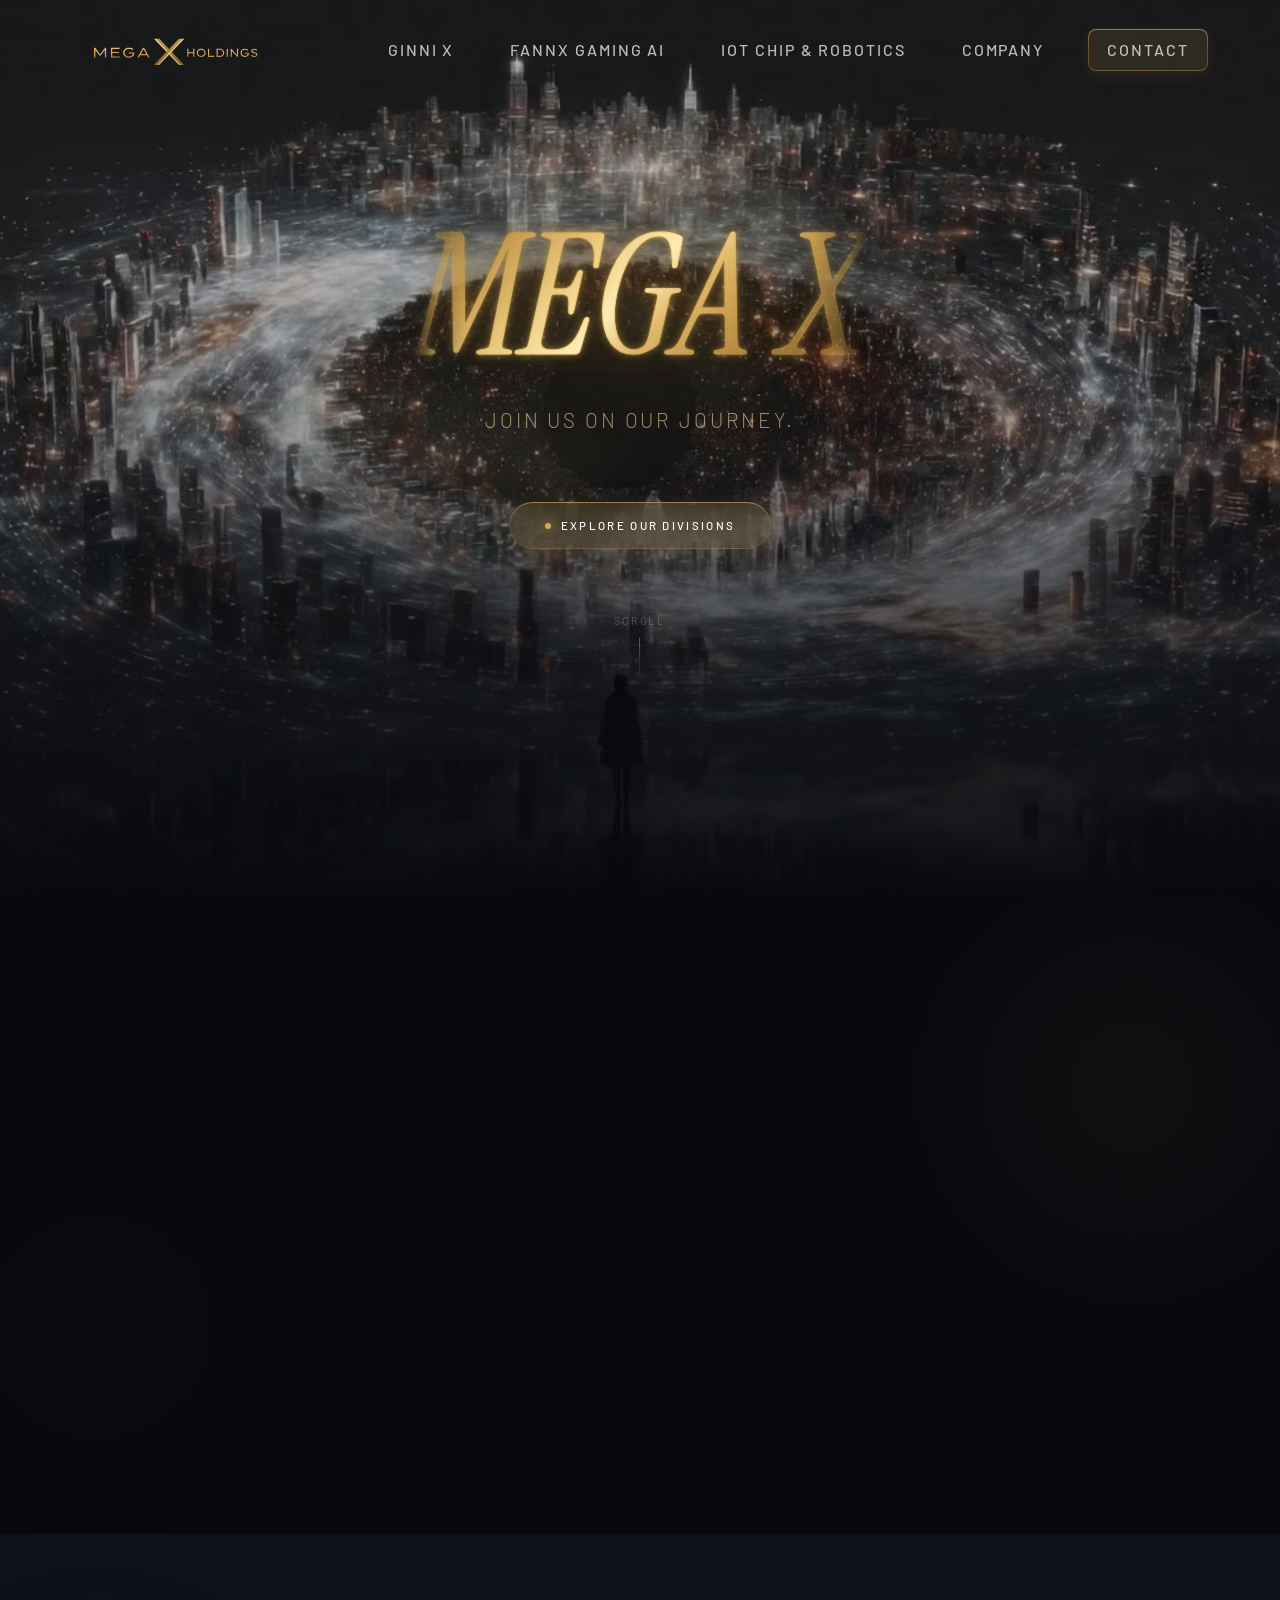
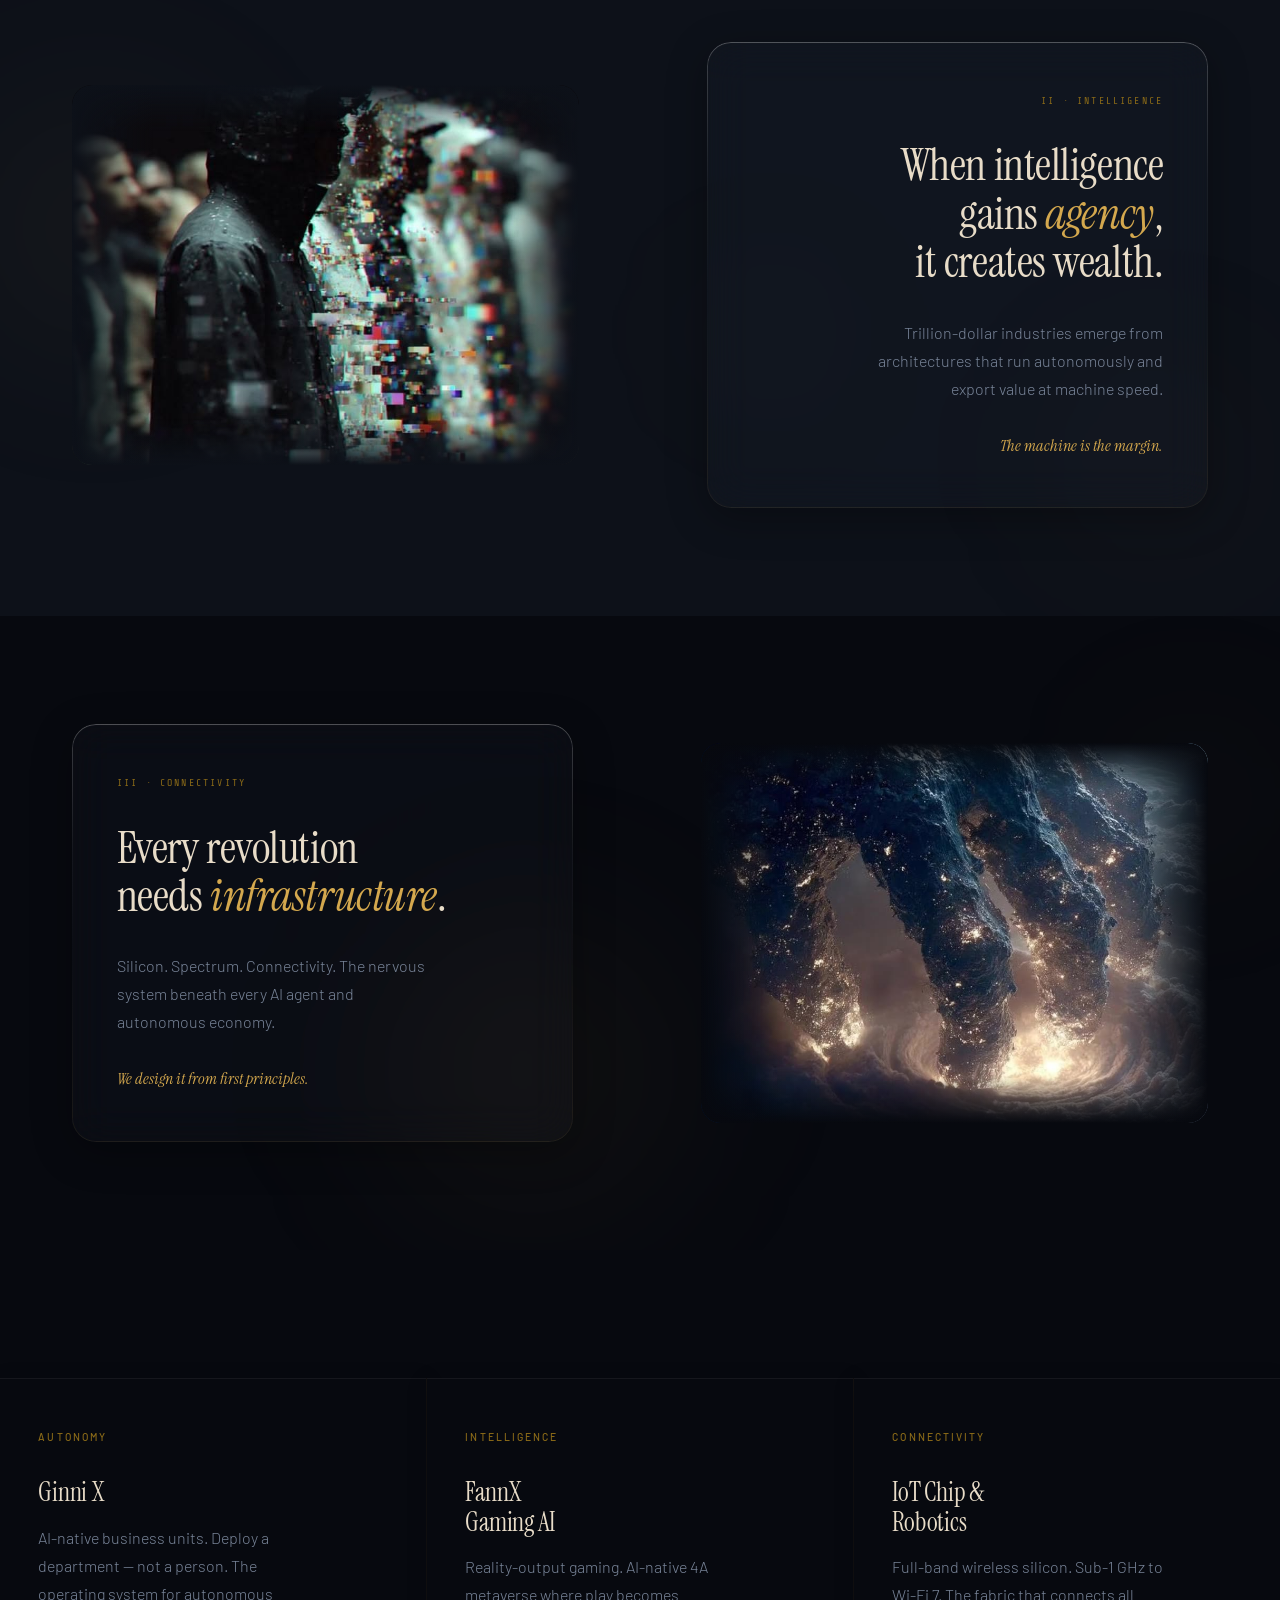
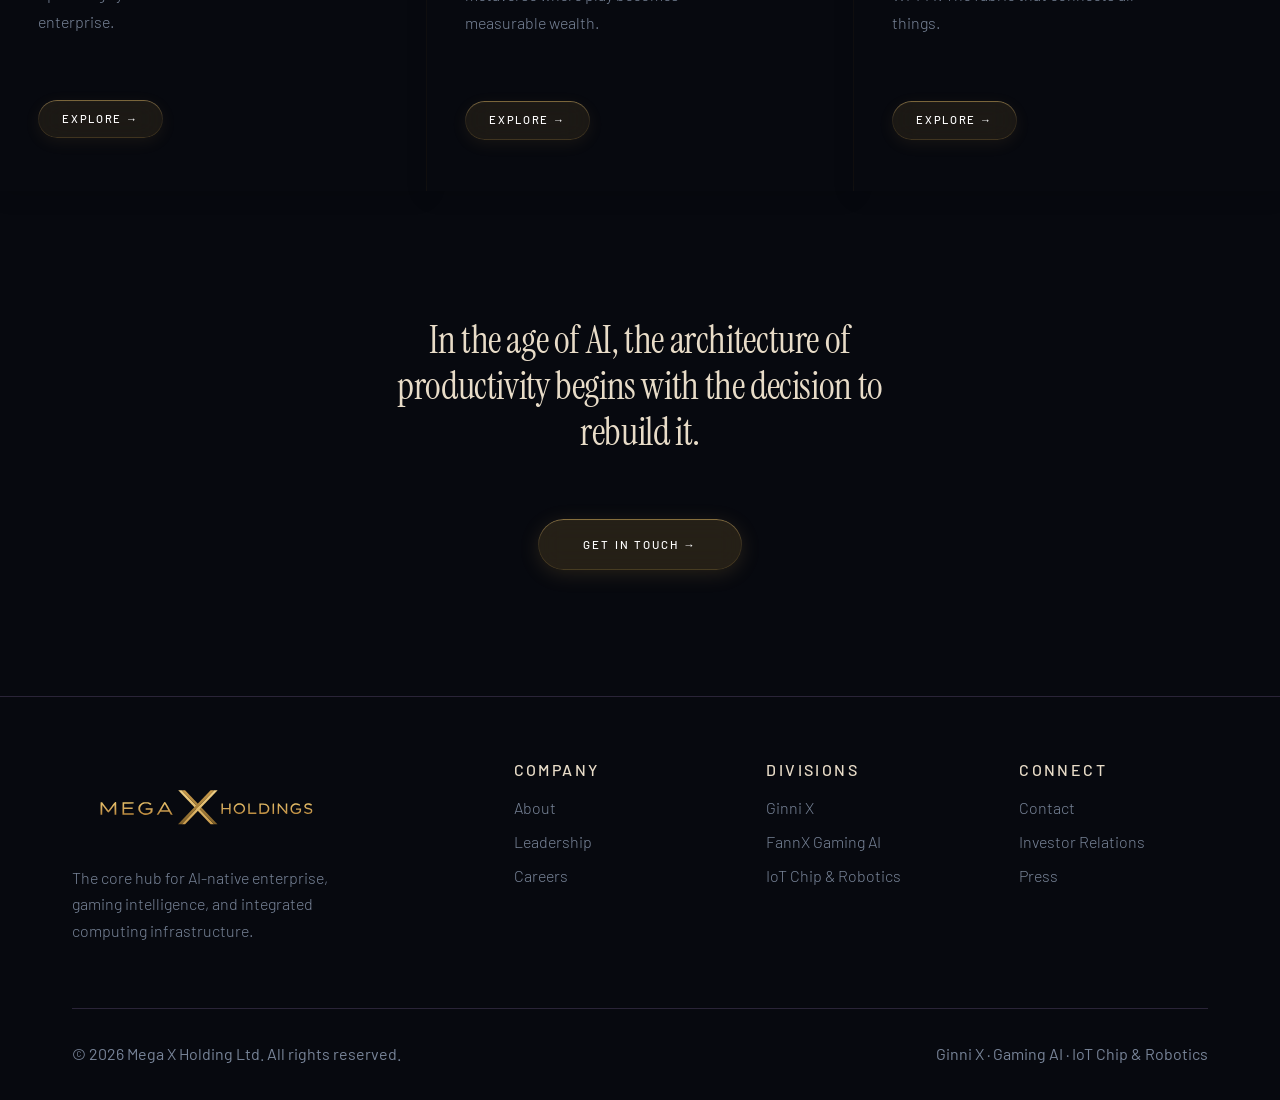
==== index.html @ e28f4ec0 "gold title" ====
<!DOCTYPE html>
<html lang="en">
<head>
  <meta charset="UTF-8">
  <meta name="viewport" content="width=device-width, initial-scale=1.0">
  <title>Mega X Holding Ltd.</title>
  <meta name="description" content="Mega X Holding Ltd. — Sovereign-grade AI decision-making and value circulation systems. Connectivity. Intelligence. Power.">
  <meta property="og:title" content="Mega X Holding Ltd.">
  <meta property="og:description" content="Know it all. See it all. Decide it all.">
  <meta property="og:type" content="website">

  <link rel="icon" href="assets/final-favicon.ico" type="image/x-icon">
  <link rel="icon" href="assets/final-favicon.png" type="image/png">
  <link rel="apple-touch-icon" href="assets/final-apple-touch-icon.png">
  <link rel="preconnect" href="https://fonts.googleapis.com">
  <link rel="preconnect" href="https://fonts.gstatic.com" crossorigin>
  <link rel="stylesheet" href="https://fonts.googleapis.com/css2?family=Instrument+Serif:ital@0;1&family=Barlow:wght@300;400;500;600&family=Share+Tech+Mono&display=swap">
  <!-- video preload removed for performance; poster image used instead -->
  <link rel="stylesheet" href="styles/bundle.min.css">
  <style>
    /* ===== Homepage Overrides ===== */
    body.home-page {
      font-family: var(--font-body);
    }
    body.home-page h1, body.home-page h2, body.home-page h3 {
      font-family: var(--font-display);
      font-weight: 400;
      letter-spacing: -0.01em;
    }

    /* ===== Ambient gradient utilities ===== */
    @keyframes orbDrift {
      0%, 100% { transform: translate(0, 0) scale(1); }
      33% { transform: translate(4%, -5%) scale(1.06); }
      66% { transform: translate(-3%, 3%) scale(0.96); }
    }
    @keyframes orbDrift2 {
      0%, 100% { transform: translate(0, 0) rotate(0deg) scale(1); }
      50% { transform: translate(-5%, 2%) rotate(8deg) scale(1.1); }
    }
    @keyframes orbPulse {
      0%, 100% { opacity: 0.55; }
      50% { opacity: 1; }
    }
    .home-orb {
      position: absolute;
      border-radius: 50%;
      filter: blur(80px);
      pointer-events: none;
      will-change: transform;
    }
    .home-ambient {
      position: absolute;
      inset: 0;
      z-index: 0;
      pointer-events: none;
      overflow: hidden;
    }

    /* ===== Video Hero ===== */
    .hero-cinematic {
      position: relative;
      width: 100%;
      height: 100vh;
      overflow: hidden;
      display: flex;
      align-items: center;
      justify-content: center;
    }
    .hero-video {
      position: absolute;
      inset: 0;
      width: 100%;
      height: 100%;
      object-fit: cover;
      z-index: 0;
    }
    .hero-overlay {
      position: absolute;
      inset: 0;
      z-index: 1;
      background: linear-gradient(180deg,
        rgba(7,9,15,0.35) 0%,
        rgba(7,9,15,0.25) 25%,
        rgba(7,9,15,0.4) 50%,
        rgba(7,9,15,0.75) 75%,
        var(--color-bg) 100%
      );
    }
    .hero-inner {
      position: relative;
      z-index: 2;
      text-align: center;
      width: 100%;
      max-width: 100%;
      padding: 0 var(--space-lg);
      display: flex;
      flex-direction: column;
      align-items: center;
    }
    /* ===== GOLD LIQUID GLASS HERO TEXT ===== */
    .hero-headline {
      font-family: var(--font-display);
      font-size: clamp(4.5rem, 13vw, 14rem);
      font-weight: 400;
      font-style: italic;
      letter-spacing: 0.06em;
      line-height: 0.9;
      transform-origin: center center;
      margin-bottom: var(--space-lg);
      position: relative;
      white-space: nowrap;
      /* Gold liquid glass fill — diagonal shine bottom-left → top-right */
      color: transparent;
      -webkit-text-stroke: 1px rgba(212, 168, 78, 0.3);
      background: linear-gradient(
        135deg,
        rgba(125, 94, 40, 0.4) 0%,
        rgba(201, 154, 74, 0.7) 18%,
        rgba(240, 208, 133, 0.95) 35%,
        rgba(255, 235, 180, 1) 48%,
        rgba(227, 189, 111, 0.9) 58%,
        rgba(201, 154, 74, 0.7) 72%,
        rgba(168, 128, 58, 0.5) 85%,
        rgba(125, 94, 40, 0.3) 100%
      );
      -webkit-background-clip: text;
      background-clip: text;
      -webkit-text-fill-color: transparent;
      /* Gold glow layers — liquid glass edge luminance */
      filter:
        drop-shadow(0 0 1px rgba(212, 168, 78, 0.8))
        drop-shadow(0 0 4px rgba(212, 168, 78, 0.5))
        drop-shadow(0 0 20px rgba(212, 168, 78, 0.25))
        drop-shadow(0 0 60px rgba(212, 168, 78, 0.12))
        drop-shadow(0 8px 16px rgba(0, 0, 0, 0.7));
      /* Soft edge fade */
      -webkit-mask-image: linear-gradient(
        90deg,
        transparent 0%,
        rgba(0,0,0,0.6) 4%,
        rgba(0,0,0,1) 12%,
        rgba(0,0,0,1) 88%,
        rgba(0,0,0,0.6) 96%,
        transparent 100%
      );
      mask-image: linear-gradient(
        90deg,
        transparent 0%,
        rgba(0,0,0,0.6) 4%,
        rgba(0,0,0,1) 12%,
        rgba(0,0,0,1) 88%,
        rgba(0,0,0,0.6) 96%,
        transparent 100%
      );
      /* Entry animation */
      transform: translateY(30px);
      opacity: 0;
      animation: heroHeadlineReveal 2s cubic-bezier(0.22, 1, 0.36, 1) 0.6s forwards;
    }

    /* Wrap container for ambient light effects */
    .hero-headline-wrap {
      position: relative;
      display: inline-block;
    }
    /* Gold ambient glow behind text */
    .hero-headline-wrap::before {
      content: '';
      position: absolute;
      top: 50%;
      left: 50%;
      width: 120%;
      height: 250%;
      transform: translate(-50%, -50%) rotate(-15deg);
      background: radial-gradient(
        ellipse at center,
        rgba(212, 168, 78, 0.12) 0%,
        rgba(212, 168, 78, 0.06) 30%,
        transparent 65%
      );
      pointer-events: none;
      z-index: -1;
      filter: blur(40px);
      animation: goldAmbientPulse 5s ease-in-out infinite alternate;
    }
    /* Diagonal specular highlight sweep */
    .hero-headline-wrap::after {
      content: '';
      position: absolute;
      top: 20%;
      left: -20%;
      width: 60%;
      height: 200%;
      transform: rotate(25deg);
      background: linear-gradient(
        180deg,
        transparent 30%,
        rgba(245, 223, 160, 0.06) 45%,
        rgba(232, 192, 90, 0.1) 50%,
        rgba(245, 223, 160, 0.06) 55%,
        transparent 70%
      );
      pointer-events: none;
      z-index: -1;
      filter: blur(30px);
      animation: goldSpecularSweep 7s ease-in-out 1s infinite alternate;
    }
    @keyframes heroHeadlineReveal {
      to { opacity: 1; transform: translateY(0); }
    }
    @keyframes goldAmbientPulse {
      0% { opacity: 0.6; transform: translate(-50%, -50%) rotate(-15deg) scale(0.95); }
      100% { opacity: 1; transform: translate(-50%, -50%) rotate(-12deg) scale(1.08); }
    }
    @keyframes goldSpecularSweep {
      0% { opacity: 0.3; left: -20%; }
      100% { opacity: 0.8; left: 80%; }
    }
    .hero-epigraph {
      font-family: var(--font-body);
      font-weight: 300;
      font-size: clamp(1rem, 1.6vw, 1.35rem);
      color: rgba(212, 188, 138, 0.7);
      letter-spacing: 0.14em;
      text-transform: uppercase;
      line-height: 1.7;
      max-width: 42ch;
      margin: 0 auto var(--space-xl);
      opacity: 0;
      transform: translateY(14px);
      animation: heroReveal 1.2s cubic-bezier(0.22, 1, 0.36, 1) 1.1s forwards;
    }
    .hero-cta {
      display: inline-flex;
      align-items: center;
      gap: 10px;
      padding: 14px 36px;
      font-family: var(--font-body);
      font-size: 0.72rem;
      font-weight: 500;
      letter-spacing: 0.2em;
      text-transform: uppercase;
      color: #fff;
      text-decoration: none;
      border-radius: 9999px;
      background: rgba(212, 168, 78, 0.14);
      backdrop-filter: blur(16px);
      -webkit-backdrop-filter: blur(16px);
      box-shadow:
        inset 0 1px 1px rgba(255,255,255,0.14),
        0 6px 24px rgba(212, 168, 78, 0.12);
      position: relative;
      overflow: hidden;
      opacity: 0;
      transform: translateY(14px);
      animation: heroReveal 1s cubic-bezier(0.22, 1, 0.36, 1) 1.5s forwards;
      transition: all 0.4s var(--ease-out);
    }
    .hero-cta::before {
      content: '';
      position: absolute;
      inset: 0;
      border-radius: inherit;
      padding: 1px;
      background: linear-gradient(180deg,
        rgba(212,168,78,0.55) 0%,
        rgba(212,168,78,0.1) 50%,
        rgba(212,168,78,0.25) 100%
      );
      -webkit-mask: linear-gradient(#fff 0 0) content-box, linear-gradient(#fff 0 0);
      -webkit-mask-composite: xor;
      mask-composite: exclude;
      pointer-events: none;
    }
    .hero-cta:hover {
      background: rgba(212, 168, 78, 0.28);
      box-shadow:
        inset 0 1px 1px rgba(255,255,255,0.2),
        0 10px 40px rgba(212, 168, 78, 0.22);
      transform: translateY(-2px);
      color: #fff;
    }
    .hero-cta .cta-dot {
      width: 6px; height: 6px;
      border-radius: 50%;
      background: var(--color-primary);
      box-shadow: 0 0 12px var(--color-primary);
    }
    .hero-scroll-hint {
      margin-top: var(--space-xl);
      display: flex;
      flex-direction: column;
      align-items: center;
      gap: 8px;
      opacity: 0;
      animation: heroReveal 1s cubic-bezier(0.22, 1, 0.36, 1) 2s forwards;
    }
    .hero-scroll-hint span {
      font-family: var(--font-body);
      font-size: 0.65rem;
      letter-spacing: 0.25em;
      text-transform: uppercase;
      color: rgba(255,255,255,0.3);
    }
    .scroll-line {
      width: 1px;
      height: 40px;
      background: linear-gradient(180deg, rgba(255,255,255,0.3), transparent);
      animation: scrollPulse 2s ease-in-out infinite;
    }

    @keyframes heroReveal {
      to { opacity: 1; transform: translateY(0); }
    }
    @keyframes scrollPulse {
      0%, 100% { opacity: 0.3; }
      50% { opacity: 0.8; }
    }

    /* ===== Liquid Glass ===== */
    .liquid-glass {
      background: rgba(255, 255, 255, 0.02);
      background-blend-mode: luminosity;
      backdrop-filter: blur(16px) saturate(1.4);
      -webkit-backdrop-filter: blur(16px) saturate(1.4);
      border: none;
      box-shadow:
        inset 0 1px 1px rgba(255, 255, 255, 0.12),
        inset 0 -1px 1px rgba(255, 255, 255, 0.04),
        0 8px 32px rgba(0, 0, 0, 0.3);
      position: relative;
      overflow: hidden;
    }
    .liquid-glass::before {
      content: '';
      position: absolute;
      inset: 0;
      border-radius: inherit;
      padding: 1.4px;
      background: linear-gradient(180deg,
        rgba(255,255,255,0.45) 0%,
        rgba(255,255,255,0.15) 20%,
        rgba(255,255,255,0) 40%, rgba(255,255,255,0) 60%,
        rgba(255,255,255,0.05) 80%,
        rgba(255,255,255,0.15) 100%
      );
      -webkit-mask: linear-gradient(#fff 0 0) content-box, linear-gradient(#fff 0 0);
      -webkit-mask-composite: xor;
      mask-composite: exclude;
      pointer-events: none;
    }

    .liquid-glass-pill {
      border-radius: 9999px;
    }
    .liquid-glass-card {
      border-radius: 20px;
    }
    .liquid-glass-rect {
      border-radius: 12px;
    }

    .liquid-glass-dark {
      background: rgba(0, 0, 0, 0.3);
      backdrop-filter: blur(20px) saturate(1.3);
      -webkit-backdrop-filter: blur(20px) saturate(1.3);
      border: none;
      box-shadow:
        inset 0 1px 1px rgba(255, 255, 255, 0.08),
        inset 0 -0.5px 0.5px rgba(255, 255, 255, 0.02),
        0 12px 40px rgba(0, 0, 0, 0.4);
      position: relative;
      overflow: hidden;
    }
    .liquid-glass-dark::before {
      content: '';
      position: absolute;
      inset: 0;
      border-radius: inherit;
      padding: 1px;
      background: linear-gradient(180deg,
        rgba(255,255,255,0.15) 0%,
        rgba(255,255,255,0.04) 40%,
        rgba(255,255,255,0) 60%,
        rgba(255,255,255,0.08) 100%
      );
      -webkit-mask: linear-gradient(#fff 0 0) content-box, linear-gradient(#fff 0 0);
      -webkit-mask-composite: xor;
      mask-composite: exclude;
      pointer-events: none;
    }

    /* Hero glass panel */
    .hero-glass-panel {
      padding: clamp(2.5rem, 5vw, 4rem) clamp(2rem, 5vw, 5rem);
      border-radius: 28px;
    }

    /* Home nav: inherits liquid glass from components.css */
    .home-nav.scrolled {
      background: rgba(7, 9, 15, 0.25) !important;
    }

    /* Glass pillar cards */
    .pillar-glass {
      background: rgba(255, 255, 255, 0.015);
      backdrop-filter: blur(8px);
      -webkit-backdrop-filter: blur(8px);
      border: none;
      box-shadow:
        inset 0 1px 0 rgba(255, 255, 255, 0.06),
        0 4px 20px rgba(0, 0, 0, 0.15);
      transition: all 0.5s var(--ease-out);
    }
    .pillar-glass:hover {
      background: rgba(255, 255, 255, 0.035);
      box-shadow:
        inset 0 1px 0 rgba(255, 255, 255, 0.1),
        0 8px 32px rgba(0, 0, 0, 0.25);
    }

    /* Closing CTA glass */
    .closing-cta-glass {
      display: inline-flex;
      align-items: center;
      gap: var(--space-sm);
      padding: 1rem 2.8rem;
      font-family: var(--font-body);
      font-size: 0.72rem;
      font-weight: 500;
      letter-spacing: 0.18em;
      text-transform: uppercase;
      color: #fff;
      text-decoration: none;
      border-radius: 9999px;
      background: rgba(212, 168, 78, 0.15);
      backdrop-filter: blur(12px);
      -webkit-backdrop-filter: blur(12px);
      box-shadow:
        inset 0 1px 1px rgba(255,255,255,0.12),
        0 4px 20px rgba(212, 168, 78, 0.15);
      position: relative;
      overflow: hidden;
      transition: all 0.4s var(--ease-out);
    }
    .closing-cta-glass::before {
      content: '';
      position: absolute;
      inset: 0;
      border-radius: inherit;
      padding: 1px;
      background: linear-gradient(180deg,
        rgba(212,168,78,0.5) 0%,
        rgba(212,168,78,0.1) 50%,
        rgba(212,168,78,0.2) 100%
      );
      -webkit-mask: linear-gradient(#fff 0 0) content-box, linear-gradient(#fff 0 0);
      -webkit-mask-composite: xor;
      mask-composite: exclude;
      pointer-events: none;
    }
    .closing-cta-glass:hover {
      background: rgba(212, 168, 78, 0.25);
      box-shadow:
        inset 0 1px 1px rgba(255,255,255,0.18),
        0 8px 40px rgba(212, 168, 78, 0.25);
      transform: translateY(-2px);
      color: #fff;
    }

    /* ===== Philosophy Sections ===== */
    .section-philosophy {
      padding: clamp(6rem, 12vh, 10rem) 0;
      position: relative;
      overflow: hidden;
    }

    /* Glass text panel */
    .philosophy-glass {
      background: rgba(255, 255, 255, 0.02);
      backdrop-filter: blur(20px) saturate(1.3);
      -webkit-backdrop-filter: blur(20px) saturate(1.3);
      border-radius: 24px;
      padding: clamp(2.2rem, 4vw, 3.2rem) clamp(2rem, 3.5vw, 2.8rem);
      position: relative;
      overflow: hidden;
      box-shadow:
        inset 0 1px 1px rgba(255, 255, 255, 0.1),
        inset 0 -0.5px 0.5px rgba(255, 255, 255, 0.03),
        0 10px 40px rgba(0, 0, 0, 0.3);
    }
    .philosophy-glass::before {
      content: '';
      position: absolute;
      inset: 0;
      border-radius: inherit;
      padding: 1px;
      background: linear-gradient(180deg,
        rgba(255,255,255,0.2) 0%,
        rgba(255,255,255,0.04) 30%,
        rgba(255,255,255,0) 55%,
        rgba(212,168,78,0.08) 100%
      );
      -webkit-mask: linear-gradient(#fff 0 0) content-box, linear-gradient(#fff 0 0);
      -webkit-mask-composite: xor;
      mask-composite: exclude;
      pointer-events: none;
    }

    .philosophy-text {
      max-width: 580px;
    }
    .philosophy-text .section-label {
      font-family: var(--font-mono);
      font-size: 0.62rem;
      letter-spacing: 0.22em;
      text-transform: uppercase;
      color: var(--color-primary-dim);
      margin-bottom: var(--space-lg);
    }
    .philosophy-text h2 {
      font-size: clamp(2rem, 3.5vw, 3.6rem);
      color: var(--color-text);
      line-height: 1.08;
      margin-bottom: var(--space-lg);
    }
    .philosophy-text h2 em {
      font-style: italic;
      color: var(--color-primary);
    }
    .philosophy-text p {
      font-family: var(--font-body);
      font-weight: 300;
      font-size: var(--text-base);
      color: var(--color-text-muted);
      line-height: 1.75;
      max-width: 36ch;
    }
    .philosophy-text .accent-line {
      display: block;
      font-family: var(--font-display);
      font-style: italic;
      font-size: var(--text-lg);
      color: var(--color-primary);
      margin-top: var(--space-lg);
      line-height: 1.4;
    }

    /* Philosophy split layout */
    .philosophy-split {
      display: grid;
      grid-template-columns: 1fr 1fr;
      gap: var(--space-2xl);
      align-items: center;
    }
    .philosophy-split-reverse {
      direction: ltr;
    }
    .philosophy-illus {
      display: flex;
      justify-content: center;
      align-items: stretch;
    }
    .illus-frame {
      overflow: hidden;
      position: relative;
      width: 100%;
      min-height: 380px;
      aspect-ratio: 4/3;
    }
    .illus-frame img,
    .illus-frame video {
      width: 100%;
      height: 100%;
      object-fit: cover;
      display: block;
    }
    /* Side + edge black gradient vignette */
    .illus-frame::after {
      content: '';
      position: absolute;
      inset: 0;
      border-radius: inherit;
      background:
        linear-gradient(90deg, var(--fade-color, var(--color-bg)) 0%, transparent 16%, transparent 84%, var(--fade-color, var(--color-bg)) 100%),
        linear-gradient(180deg, var(--fade-color, var(--color-bg)) 0%, transparent 12%, transparent 88%, var(--fade-color, var(--color-bg)) 100%);
      pointer-events: none;
    }
    /* philosophy-split mobile rules moved to 900px breakpoint below */

    /* ===== Pillars ===== */
    .pillars {
      display: grid;
      grid-template-columns: repeat(3, 1fr);
      gap: 1px;
      background: rgba(212, 170, 76, 0.06);
      margin-top: var(--space-2xl);
    }
    .pillar {
      background: var(--color-bg);
      padding: clamp(2.5rem, 4vw, 4rem) clamp(1.5rem, 3vw, 3rem);
      transition: background 0.5s var(--ease-out);
    }
    .pillar:hover {
      background: var(--color-surface);
    }
    .pillar-num {
      font-family: var(--font-body);
      font-size: 0.65rem;
      font-weight: 500;
      letter-spacing: 0.2em;
      text-transform: uppercase;
      color: var(--color-primary-dim);
      margin-bottom: var(--space-lg);
    }
    .pillar h3 {
      font-size: clamp(1.3rem, 2vw, 1.8rem);
      color: var(--color-text);
      margin-bottom: var(--space-md);
      line-height: 1.15;
    }
    .pillar p {
      font-family: var(--font-body);
      font-weight: 300;
      font-size: var(--text-sm);
      color: var(--color-text-muted);
      line-height: 1.75;
      max-width: 32ch;
    }
    .pillar-link {
      display: inline-flex;
      align-items: center;
      gap: 8px;
      margin-top: var(--space-xl);
      padding: 10px 24px;
      font-family: var(--font-body);
      font-size: 0.7rem;
      font-weight: 500;
      letter-spacing: 0.15em;
      text-transform: uppercase;
      color: #fff;
      text-decoration: none;
      border-radius: 9999px;
      background: rgba(212, 168, 78, 0.1);
      backdrop-filter: blur(14px);
      -webkit-backdrop-filter: blur(14px);
      box-shadow:
        inset 0 1px 1px rgba(255,255,255,0.12),
        0 4px 16px rgba(212, 168, 78, 0.08);
      position: relative;
      overflow: hidden;
      transition: all 0.4s var(--ease-out);
    }
    .pillar-link::before {
      content: '';
      position: absolute;
      inset: 0;
      border-radius: inherit;
      padding: 1px;
      background: linear-gradient(180deg,
        rgba(212,168,78,0.45) 0%,
        rgba(212,168,78,0.08) 50%,
        rgba(212,168,78,0.2) 100%
      );
      -webkit-mask: linear-gradient(#fff 0 0) content-box, linear-gradient(#fff 0 0);
      -webkit-mask-composite: xor;
      mask-composite: exclude;
      pointer-events: none;
    }
    .pillar-link:hover {
      background: rgba(212, 168, 78, 0.22);
      box-shadow:
        inset 0 1px 1px rgba(255,255,255,0.18),
        0 8px 28px rgba(212, 168, 78, 0.18);
      transform: translateY(-1px);
      color: #fff;
    }

    /* pillars mobile rule moved to 900px breakpoint below */

    /* ===== Closing Statement ===== */
    .closing {
      text-align: center;
      padding: clamp(6rem, 14vh, 12rem) var(--space-lg);
    }
    .closing h2 {
      font-family: var(--font-display);
      font-size: clamp(1.8rem, 3vw, 3rem);
      font-weight: 400;
      color: var(--color-text);
      line-height: 1.2;
      max-width: 580px;
      margin: 0 auto var(--space-xl);
    }
    .closing-cta {
      display: inline-flex;
      align-items: center;
      gap: var(--space-sm);
      padding: 0.85rem 2.4rem;
      font-family: var(--font-body);
      font-size: 0.7rem;
      font-weight: 500;
      letter-spacing: 0.18em;
      text-transform: uppercase;
      color: var(--color-bg);
      background: var(--color-primary);
      text-decoration: none;
      transition: all 0.35s var(--ease-out);
    }
    .closing-cta:hover {
      box-shadow: 0 0 40px rgba(212, 170, 76, 0.2);
      transform: translateY(-1px);
      color: var(--color-bg);
    }

    /* ===== Nav override for homepage ===== */
    .home-nav {
      background: transparent;
      border-bottom: none;
    }

    /* Scroll-top */
    .scroll-top{position:fixed;bottom:var(--space-lg);right:var(--space-lg);width:44px;height:44px;background:var(--color-surface);border:1px solid var(--color-border);color:var(--color-primary);display:flex;align-items:center;justify-content:center;cursor:pointer;opacity:0;pointer-events:none;transition:opacity 0.3s,border-color 0.3s;z-index:50;font-size:1.2rem}
    .scroll-top.visible{opacity:1;pointer-events:auto}
    .scroll-top:hover{border-color:var(--color-primary)}

    /* ===== Mobile Responsive Fixes ===== */
    @media (max-width: 900px) {
      /* Hide decorative <br> tags on mobile */
      .hero-epigraph br,
      .philosophy-text h2 br,
      .closing h2 br,
      .pillar h3 br {
        display: none;
      }

      /* Reset Section II right-alignment on mobile */
      .philosophy-text[style*="text-align:right"],
      .philosophy-text[style*="text-align: right"] {
        text-align: left !important;
      }
      .philosophy-text[style*="text-align:right"] .overline-glass,
      .philosophy-text[style*="text-align: right"] .overline-glass,
      .philosophy-text[style*="text-align:right"] h2,
      .philosophy-text[style*="text-align: right"] h2,
      .philosophy-text[style*="text-align:right"] .thin-rule,
      .philosophy-text[style*="text-align: right"] .thin-rule,
      .philosophy-text[style*="text-align:right"] p,
      .philosophy-text[style*="text-align: right"] p {
        margin-left: 0 !important;
        margin-right: auto !important;
      }

      /* Grid collapses to single column */
      .philosophy-split {
        grid-template-columns: 1fr;
        gap: var(--space-xl);
      }
      .philosophy-split-reverse .philosophy-illus {
        order: 1;
      }
      .philosophy-glass {
        padding: 1.8rem 1.6rem;
      }

      /* Reduce section padding on mobile */
      .section-philosophy {
        padding: clamp(3.5rem, 8vh, 6rem) 0;
      }

      /* Philosophy headings: scale down for single column */
      .philosophy-text h2 {
        font-size: clamp(1.6rem, 5vw, 2.4rem);
        line-height: 1.15;
      }
      .philosophy-text p {
        max-width: 100%;
        font-size: var(--text-sm);
      }
      .philosophy-text .accent-line {
        font-size: var(--text-base);
      }

      /* Reduce illus-frame height on mobile */
      .illus-frame {
        min-height: 240px;
        aspect-ratio: 16/10;
      }

      /* Pillar cards: widen text on single column */
      .pillars { grid-template-columns: 1fr; }
      .pillar p {
        max-width: 100%;
      }
      .pillar {
        padding: 2rem 1.5rem;
      }
      .pillar h3 {
        font-size: clamp(1.2rem, 4vw, 1.6rem);
      }

      /* Closing section */
      .closing {
        padding: clamp(3.5rem, 10vh, 6rem) var(--space-md);
      }
      .closing h2 {
        font-size: clamp(1.4rem, 4.5vw, 2.2rem);
      }

      /* Hero adjustments — portrait needs bigger text */
      .hero-headline {
        font-size: clamp(3.5rem, 18vw, 8rem);
        letter-spacing: 0.04em;
      }
      .hero-epigraph {
        font-size: clamp(0.9rem, 2.5vw, 1.1rem);
        letter-spacing: 0.04em;
        line-height: 1.7;
      }
      .hero-inner {
        padding: 0 var(--space-md);
      }

      /* Closing CTA: slightly smaller on mobile */
      .closing-cta-glass {
        padding: 0.85rem 2rem;
        font-size: 0.65rem;
      }
    }

    @media (max-width: 480px) {
      /* Extra small screens */
      .hero-headline {
        font-size: clamp(3rem, 17vw, 5.5rem);
        letter-spacing: 0.03em;
      }
      .philosophy-text h2 {
        font-size: clamp(1.4rem, 5.5vw, 1.8rem);
      }
      .section-philosophy {
        padding: 3rem 0;
      }
      .illus-frame {
        min-height: 200px;
      }
      .closing h2 {
        font-size: clamp(1.3rem, 5vw, 1.6rem);
      }
    }
  </style>
</head>
<body class="home-page">
  <a href="#main" class="skip-link">Skip to content</a>
  <div class="loader-overlay" aria-hidden="true"><div class="loader-bar"></div></div>

  <nav class="nav home-nav" aria-label="Main navigation">
    <div class="container nav-inner">
      <a href="index.html" class="nav-logo" aria-label="Mega X Holding home"><img src="assets/mega_x_holdings_hybrid.svg" alt="Mega X" height="68"></a>
      <ul class="nav-links">
        <li><a href="ginni-x.html">Ginni X</a></li>
        <li><a href="fann-gaming-ai.html">FannX Gaming AI</a></li>
        <li><a href="wifi-iot-chips.html">IoT Chip & Robotics</a></li>
        <li><a href="about.html">Company</a></li>
        <li><a href="contact.html" class="btn btn-primary" style="padding:0.5rem 1.2rem;">Contact</a></li>
      </ul>
      <button class="nav-toggle" aria-label="Toggle menu" aria-expanded="false"><span></span><span></span><span></span></button>
    </div>
    <div class="nav-glow-line"></div>
  </nav>

  <div class="mobile-menu" role="dialog" aria-label="Mobile navigation">
    <a href="ginni-x.html">Ginni X</a>
    <a href="fann-gaming-ai.html">FannX Gaming AI</a>
    <a href="wifi-iot-chips.html">IoT Chip & Robotics</a>
    <a href="about.html">Company</a>
    <a href="contact.html">Contact</a>
  </div>

  <main id="main">

    <!-- ===== HERO: City_rotate.mp4 cinematic ===== -->
    <section class="hero-cinematic">
      <video class="hero-video" autoplay loop muted playsinline preload="none" poster="assets/City_rotate_poster.jpg">
        <source data-src="assets/City_rotate.mp4" type="video/mp4">
      </video>
      <div class="hero-overlay"></div>
      <div class="hero-inner">
        <div class="hero-headline-wrap"><h1 class="hero-headline">MEGA X</h1></div>
        <p class="hero-epigraph">Join Us on Our Journey.</p>
        <a href="#main-pillars" class="hero-cta"><span class="cta-dot"></span>Explore Our Divisions</a>
        <div class="hero-scroll-hint">
          <span>Scroll</span>
          <div class="scroll-line"></div>
        </div>
      </div>
    </section>

    <!-- ===== SECTION I: The Productivity Paradigm Shift ===== -->
    <section class="section-philosophy">
      <div class="home-ambient" aria-hidden="true">
        <div class="home-orb" style="width:500px;height:500px;top:-10%;right:-8%;background:radial-gradient(circle,rgba(212,168,78,0.08),transparent 65%);animation:orbDrift 20s ease-in-out infinite;"></div>
        <div class="home-orb" style="width:350px;height:350px;bottom:5%;left:-6%;background:radial-gradient(circle,rgba(180,140,60,0.06),transparent 60%);animation:orbDrift2 16s ease-in-out infinite;"></div>
      </div>
      <div class="container philosophy-split" style="position:relative;z-index:1;">
        <div class="philosophy-text philosophy-glass reveal">
          <div class="section-label">I · Autonomy</div>
          <h2>Departments are <br>the new <em>software</em>.</h2>
          <p>When an agent replaces a department, the unit of enterprise shifts from headcount to capability.</p>
          <span class="accent-line">Deploy a department — not a person.</span>
        </div>
        <div class="philosophy-illus reveal-right">
          <div class="illus-frame illus-frame-video glass-card">
            <video class="lazy-video" loop muted playsinline preload="none" poster="assets/think_poster.jpg">
              <source data-src="assets/think.mp4" type="video/mp4">
            </video>
          </div>
        </div>
      </div>
    </section>

    <!-- ===== SECTION II: Intelligence Creates Economies ===== -->
    <section class="section-philosophy" style="background:var(--color-surface);">
      <div class="home-ambient" aria-hidden="true">
        <div class="home-orb" style="width:450px;height:450px;top:10%;left:-10%;background:radial-gradient(circle,rgba(212,168,78,0.07),transparent 60%);animation:orbDrift2 24s ease-in-out infinite;"></div>
        <div class="home-orb" style="width:380px;height:380px;bottom:-5%;right:-5%;background:radial-gradient(circle,rgba(160,120,50,0.06),transparent 55%);animation:orbDrift 18s ease-in-out infinite reverse;"></div>
        <div class="home-orb" style="width:250px;height:250px;top:40%;right:30%;background:radial-gradient(circle,rgba(232,192,90,0.05),transparent 55%);animation:orbPulse 8s ease-in-out infinite;"></div>
      </div>
      <div class="container philosophy-split philosophy-split-reverse" style="position:relative;z-index:1;">
        <div class="philosophy-illus reveal-left">
          <div class="illus-frame glass-card" style="--fade-color:var(--color-surface);">
            <img src="assets/image_set/c59ab7fc-3035-486c-9faa-8579b9b388b0.png" alt="" loading="lazy">
          </div>
        </div>
        <div class="philosophy-text philosophy-glass reveal" style="text-align:right;">
          <div class="section-label" style="text-align:right;">II · Intelligence</div>
          <h2 style="margin-left:auto;">When intelligence <br>gains <em>agency</em>, <br>it creates wealth.</h2>
          <p style="margin-left:auto;">Trillion-dollar industries emerge from architectures that run autonomously and export value at machine speed.</p>
          <span class="accent-line" style="text-align:right;">The machine is the margin.</span>
        </div>
      </div>
    </section>

    <!-- ===== SECTION III: Infrastructure ===== -->
    <section class="section-philosophy">
      <div class="home-ambient" aria-hidden="true">
        <div class="home-orb" style="width:550px;height:550px;bottom:-15%;left:20%;background:radial-gradient(circle,rgba(212,168,78,0.07),transparent 60%);animation:orbDrift 22s ease-in-out infinite;"></div>
        <div class="home-orb" style="width:300px;height:300px;top:5%;right:-5%;background:radial-gradient(circle,rgba(200,160,60,0.06),transparent 55%);animation:orbDrift2 20s ease-in-out infinite;"></div>
      </div>
      <div class="container philosophy-split" style="position:relative;z-index:1;">
        <div class="philosophy-text philosophy-glass reveal">
          <div class="section-label">III · Connectivity</div>
          <h2>Every revolution <br>needs <em>infrastructure</em>.</h2>
          <p>Silicon. Spectrum. Connectivity. The nervous system beneath every AI agent and autonomous economy.</p>
          <span class="accent-line">We design it from first principles.</span>
        </div>
        <div class="philosophy-illus reveal-right">
          <div class="illus-frame illus-frame-video glass-card">
            <video class="lazy-video" loop muted playsinline preload="none" poster="assets/bighand_poster.jpg">
              <source data-src="assets/bighand.mp4" type="video/mp4">
            </video>
          </div>
        </div>
      </div>
    </section>

    <!-- ===== PILLARS ===== -->
    <section id="main-pillars" style="padding:0;">
      <div class="container" style="max-width:100%;padding:0;">
        <div class="pillars">
          <a href="ginni-x.html" class="pillar pillar-glass reveal" style="text-decoration:none;">
            <div class="pillar-num">Autonomy</div>
            <h3>Ginni X</h3>
            <p>AI-native business units. Deploy a department — not a person. The operating system for autonomous enterprise.</p>
            <span class="pillar-link">Explore →</span>
          </a>
          <a href="fann-gaming-ai.html" class="pillar pillar-glass reveal" style="text-decoration:none;">
            <div class="pillar-num">Intelligence</div>
            <h3>FannX <br>Gaming AI</h3>
            <p>Reality-output gaming. AI-native 4A metaverse where play becomes measurable wealth.</p>
            <span class="pillar-link">Explore →</span>
          </a>
          <a href="wifi-iot-chips.html" class="pillar pillar-glass reveal" style="text-decoration:none;">
            <div class="pillar-num">Connectivity</div>
            <h3>IoT Chip & <br>Robotics</h3>
            <p>Full-band wireless silicon. Sub-1 GHz to Wi-Fi 7. The fabric that connects all things.</p>
            <span class="pillar-link">Explore →</span>
          </a>
        </div>
      </div>
    </section>

    <!-- ===== CLOSING ===== -->
    <section class="closing">
      <div class="container reveal">
        <h2>In the age of AI, the architecture of <br>productivity begins with the decision to rebuild it.</h2>
        <a href="contact.html" class="closing-cta-glass">Get in Touch →</a>
      </div>
    </section>

  </main>

  <footer>
    <div class="container">
      <div class="footer-grid">
        <div class="footer-brand"><a href="index.html" class="nav-logo" aria-label="Mega X Holding home"><img src="assets/mega_x_holdings_hybrid.svg" alt="Mega X" height="88"></a><p>The core hub for AI-native enterprise, gaming intelligence, and integrated computing infrastructure.</p></div>
        <div class="footer-col"><h5>Company</h5><ul><li><a href="about.html">About</a></li><li><a href="about.html#leadership">Leadership</a></li><li><a href="about.html#careers">Careers</a></li></ul></div>
        <div class="footer-col"><h5>Divisions</h5><ul><li><a href="ginni-x.html">Ginni X</a></li><li><a href="fann-gaming-ai.html">FannX Gaming AI</a></li><li><a href="wifi-iot-chips.html">IoT Chip & Robotics</a></li></ul></div>
        <div class="footer-col"><h5>Connect</h5><ul><li><a href="contact.html">Contact</a></li><li><a href="contact.html">Investor Relations</a></li><li><a href="contact.html">Press</a></li></ul></div>
      </div>
      <div class="footer-bottom"><span>&copy; 2026 Mega X Holding Ltd. All rights reserved.</span><span>Ginni X · Gaming AI · IoT Chip & Robotics</span></div>
    </div>
  </footer>

  <button class="scroll-top" aria-label="Scroll to top"><svg width="18" height="18" viewBox="0 0 18 18" fill="none" stroke="currentColor" stroke-width="2" stroke-linecap="round" stroke-linejoin="round"><path d="M9 15V3"/><path d="M3 8l6-6 6 6"/></svg></button>
  <script src="js/main.js"></script>

</body>
</html>
---- styles/bundle.min.css ----
:root{--font-display:'Instrument Serif',serif;--font-body:'Barlow',sans-serif;--font-mono:'Share Tech Mono',monospace;--text-xs:clamp(0.7rem,0.65rem+0.25vw,0.8rem);--text-sm:clamp(0.8rem,0.75rem+0.3vw,0.95rem);--text-base:clamp(0.95rem,0.85rem+0.5vw,1.1rem);--text-lg:clamp(1.15rem,0.95rem+0.9vw,1.45rem);--text-xl:clamp(1.4rem,1.1rem+1.4vw,2rem);--text-2xl:clamp(1.8rem,1.3rem+2.5vw,3rem);--text-3xl:clamp(2.4rem,1.6rem+3.5vw,4.2rem);--text-hero:clamp(2.8rem,1.8rem+5vw,6.5rem);--color-bg:#07090F;--color-surface:#0D1119;--color-surface-2:#151B28;--color-surface-3:#1E2838;--color-hover:#1E2838;--color-text:#E8DCC8;--color-heading:#E8DCC8;--color-text-muted:#788498;--color-text-body:#788498;--color-primary:#D4A84E;--color-primary-dim:#8A6A18;--color-primary-muted:#2A2010;--color-accent:#E8C05A;--color-accent-2:#F5DFA0;--color-gold:#D4A84E;--color-gold-20:rgba(212,168,78,0.2);--color-wifi:#D4A84E;--color-ai:#B8B0C8;--color-ai-dim:#4B4A5F;--color-fusion:#E8884A;--color-fusion-dim:#4A2610;--color-border:rgba(212,170,76,0.1);--color-border-solid:#2A2438;--color-glow:rgba(212,170,76,0.12);--color-spark-mint:#50E8C0;--color-spark-blue:#70A0FF;--color-spark-flare:#F0B050;--space-xs:0.25rem;--space-sm:0.5rem;--space-md:1rem;--space-lg:2rem;--space-xl:4rem;--space-2xl:8rem;--max-width:1200px;--border-radius:2px;--border-radius-lg:6px;--radius-glass:20px;--radius-pill:9999px;--ease-out:cubic-bezier(0.22,1,0.36,1);--ease-in-out:cubic-bezier(0.65,0,0.35,1);--glass-bg:rgba(255,255,255,0.02);--glass-bg-hover:rgba(255,255,255,0.045);--glass-blur:blur(16px) saturate(1.4);--glass-border-light:rgba(255,255,255,0.1);--glass-border-dim:rgba(255,255,255,0.04);--glass-shadow:0 8px 32px rgba(0,0,0,0.3)}*,*::before,*::after{margin:0;padding:0;box-sizing:border-box}html{scroll-behavior:smooth;-webkit-font-smoothing:antialiased;-moz-osx-font-smoothing:grayscale}body{font-family:var(--font-body);font-weight:300;font-size:var(--text-base);line-height:1.65;color:var(--color-text);background-color:var(--color-bg);overflow-x:hidden}a{color:var(--color-primary);text-decoration:none;transition:color 0.3s var(--ease-out)}a:hover{color:var(--color-text)}img{max-width:100%;display:block}h1,h2,h3,h4,h5,h6{font-family:var(--font-display);font-weight:400;line-height:1.1;letter-spacing:-0.01em;color:var(--color-text)}h1{font-size:var(--text-hero)}h2{font-size:var(--text-3xl)}h3{font-size:var(--text-2xl)}h4{font-size:var(--text-xl)}p{max-width:65ch}::selection{background:var(--color-primary);color:var(--color-bg)}::-webkit-scrollbar{width:6px}::-webkit-scrollbar-track{background:var(--color-bg)}::-webkit-scrollbar-thumb{background:var(--color-primary-dim);border-radius:3px}:focus-visible{outline:2px solid var(--color-primary);outline-offset:3px}.skip-link{position:absolute;top:-100%;left:var(--space-md);background:var(--color-primary);color:var(--color-bg);padding:var(--space-sm) var(--space-md);z-index:1000;font-weight:600;border-radius:var(--border-radius)}.skip-link:focus{top:var(--space-md)}.container{width:100%;max-width:var(--max-width);margin:0 auto;padding:0 var(--space-lg)}section{padding:var(--space-2xl) 0;position:relative}.overline{font-family:var(--font-body);font-size:var(--text-xs);font-weight:500;text-transform:uppercase;letter-spacing:0.2em;color:var(--color-primary);display:inline-flex;align-items:center;gap:var(--space-sm)}.overline::before{content:'';width:24px;height:1px;background:var(--color-primary)}.text-muted{color:var(--color-text-muted)}.mono{font-family:var(--font-mono)}@media (max-width:900px){.container{padding:0 clamp(1.25rem,4vw,2rem)}section{padding:var(--space-xl) 0}}@media (max-width:480px){.container{padding:0 1.25rem}}@media print{body{background:#fff;color:#000}.nav,.mobile-menu,footer{display:none}section{page-break-inside:avoid}}@media (prefers-reduced-motion:reduce){*,*::before,*::after{animation-duration:0.01ms !important;transition-duration:0.01ms !important;animation-iteration-count:1 !important}}.glass{background:var(--glass-bg);backdrop-filter:var(--glass-blur);-webkit-backdrop-filter:var(--glass-blur);border:none;box-shadow:inset 0 1px 1px var(--glass-border-light),inset 0 -0.5px 0.5px var(--glass-border-dim),var(--glass-shadow);position:relative;overflow:hidden}.glass::before{content:'';position:absolute;inset:0;border-radius:inherit;padding:1.2px;background:linear-gradient(180deg,rgba(255,255,255,0.35) 0%,rgba(255,255,255,0.1) 20%,rgba(255,255,255,0) 45%,rgba(255,255,255,0) 60%,rgba(255,255,255,0.04) 80%,rgba(255,255,255,0.12) 100% );-webkit-mask:linear-gradient(#fff 0 0) content-box,linear-gradient(#fff 0 0);-webkit-mask-composite:xor;mask-composite:exclude;pointer-events:none}.glass-dark{background:rgba(0,0,0,0.3);backdrop-filter:blur(20px) saturate(1.3);-webkit-backdrop-filter:blur(20px) saturate(1.3);border:none;box-shadow:inset 0 1px 1px rgba(255,255,255,0.08),inset 0 -0.5px 0.5px rgba(255,255,255,0.02),0 12px 40px rgba(0,0,0,0.4);position:relative;overflow:hidden}.glass-dark::before{content:'';position:absolute;inset:0;border-radius:inherit;padding:1px;background:linear-gradient(180deg,rgba(255,255,255,0.15) 0%,rgba(255,255,255,0.04) 40%,rgba(255,255,255,0) 60%,rgba(255,255,255,0.08) 100% );-webkit-mask:linear-gradient(#fff 0 0) content-box,linear-gradient(#fff 0 0);-webkit-mask-composite:xor;mask-composite:exclude;pointer-events:none}.glass-pill{border-radius:var(--radius-pill)}.glass-card{border-radius:var(--radius-glass)}.glass-rect{border-radius:12px}@keyframes navShimmer{0%{transform:translateX(-100%) skewX(-15deg)}100%{transform:translateX(200%) skewX(-15deg)}}@keyframes navGlowPulse{0%,100%{opacity:0.5}50%{opacity:1}}.nav{position:fixed;top:0;left:0;width:100%;z-index:100;padding:var(--space-md) 0;transition:all 0.6s var(--ease-out)}.nav.scrolled{padding:var(--space-sm) 0;background:rgba(7,9,15,0.28);backdrop-filter:blur(28px) saturate(1.5) brightness(1.05);-webkit-backdrop-filter:blur(28px) saturate(1.5) brightness(1.05);box-shadow:inset 0 1px 1px rgba(255,255,255,0.1),inset 0 -0.5px 0.5px rgba(255,255,255,0.03),0 8px 32px rgba(0,0,0,0.35),0 1px 3px rgba(0,0,0,0.2)}.nav.scrolled::before{content:'';position:absolute;inset:0;border-radius:0;padding:1px 0;background:linear-gradient(180deg,rgba(255,255,255,0.18) 0%,rgba(255,255,255,0.05) 20%,rgba(255,255,255,0) 50%,rgba(212,168,78,0.06) 100% );-webkit-mask:linear-gradient(#fff 0 0) content-box,linear-gradient(#fff 0 0);-webkit-mask-composite:xor;mask-composite:exclude;pointer-events:none;z-index:0}.nav.scrolled::after{content:'';position:absolute;top:0;left:0;width:40%;height:100%;background:linear-gradient(90deg,transparent 0%,rgba(255,255,255,0.03) 30%,rgba(255,255,255,0.06) 50%,rgba(255,255,255,0.03) 70%,transparent 100% );pointer-events:none;z-index:0;animation:navShimmer 8s ease-in-out infinite}.nav-glow-line{position:absolute;bottom:-1px;left:8%;right:8%;height:1px;background:linear-gradient(90deg,transparent,rgba(212,168,78,0.2) 30%,rgba(212,168,78,0.35) 50%,rgba(212,168,78,0.2) 70%,transparent );pointer-events:none;opacity:0;transition:opacity 0.6s var(--ease-out);animation:navGlowPulse 4s ease-in-out infinite}.nav.scrolled .nav-glow-line{opacity:1}.nav-inner{display:flex;align-items:center;justify-content:space-between;position:relative;z-index:1}.nav-logo{display:flex;align-items:center;gap:var(--space-sm);font-family:var(--font-display);font-weight:400;font-size:var(--text-lg);color:var(--color-text);text-decoration:none}.nav-links{display:flex;align-items:center;gap:var(--space-lg);list-style:none}.nav-links a{font-family:var(--font-body);font-size:var(--text-xs);font-weight:500;text-transform:uppercase;letter-spacing:0.12em;color:rgba(255,255,255,0.7);position:relative;padding:6px 12px;border-radius:8px;transition:color 0.3s var(--ease-out),background 0.35s var(--ease-out),box-shadow 0.35s var(--ease-out)}.nav-links a:hover{color:#fff;background:rgba(255,255,255,0.06);box-shadow:inset 0 1px 0 rgba(255,255,255,0.1),0 2px 8px rgba(0,0,0,0.15)}.nav-links a::after{content:'';position:absolute;bottom:2px;left:12px;right:12px;width:auto;height:1px;background:linear-gradient(90deg,transparent,var(--color-primary),transparent);transform:scaleX(0);transform-origin:center;transition:transform 0.35s var(--ease-out)}.nav-links a:hover::after{transform:scaleX(1)}.nav-links .btn-primary{background:rgba(212,168,78,0.12);backdrop-filter:blur(10px);-webkit-backdrop-filter:blur(10px);border:none;box-shadow:inset 0 1px 0 rgba(255,255,255,0.12),inset 0 0 0 1px rgba(212,168,78,0.2),0 4px 16px rgba(212,168,78,0.1);transition:all 0.4s var(--ease-out)}.nav-links .btn-primary:hover{background:rgba(212,168,78,0.22);box-shadow:inset 0 1px 0 rgba(255,255,255,0.18),inset 0 0 0 1px rgba(212,168,78,0.35),0 8px 28px rgba(212,168,78,0.18);transform:translateY(-1px)}.nav-links .btn-primary::after{display:none}.nav-toggle{display:none;flex-direction:column;gap:5px;background:none;border:none;cursor:pointer;padding:var(--space-sm);z-index:200}.nav-toggle span{display:block;width:24px;height:2px;background:var(--color-text);transition:all 0.3s var(--ease-out)}.nav-toggle.active span:nth-child(1){transform:rotate(45deg) translate(5px,5px)}.nav-toggle.active span:nth-child(2){opacity:0}.nav-toggle.active span:nth-child(3){transform:rotate(-45deg) translate(5px,-5px)}.hero h1,.hero-sub,.page-hero h1,.page-hero .hero-content p,.page-hero p{color:#fff}.mobile-menu{display:none;position:fixed;inset:0;background:rgba(5,8,15,0.85);backdrop-filter:blur(40px) saturate(1.2);-webkit-backdrop-filter:blur(40px) saturate(1.2);z-index:99;flex-direction:column;justify-content:center;align-items:center;gap:var(--space-xl)}.mobile-menu.active{display:flex}.mobile-menu a{font-family:var(--font-display);font-size:var(--text-2xl);color:var(--color-text)}.mobile-menu a:hover{color:var(--color-primary)}@media (max-width:1080px){.nav-links{gap:var(--space-md)}.nav-links a{font-size:0.65rem;padding:5px 8px;letter-spacing:0.08em}.nav-links .btn-primary{padding:0.4rem 0.9rem !important}}@media (max-width:900px){.nav-links{display:none}.nav-toggle{display:flex}.nav-logo img{height:52px}.nav{padding:var(--space-sm) 0}.mobile-menu a{font-size:var(--text-xl)}}.btn{display:inline-flex;align-items:center;gap:var(--space-sm);padding:0.85rem 2rem;font-family:var(--font-body);font-size:var(--text-xs);font-weight:500;text-transform:uppercase;letter-spacing:0.15em;border:none;cursor:pointer;transition:all 0.4s var(--ease-out);text-decoration:none;position:relative;overflow:hidden;border-radius:var(--radius-pill)}.btn-primary{background:rgba(212,168,78,0.2);color:#fff;backdrop-filter:blur(12px);-webkit-backdrop-filter:blur(12px);box-shadow:inset 0 1px 1px rgba(255,255,255,0.1),0 4px 16px rgba(212,168,78,0.15)}.btn-primary::before{content:'';position:absolute;inset:0;border-radius:inherit;padding:1px;background:linear-gradient(180deg,rgba(212,168,78,0.5) 0%,rgba(212,168,78,0.1) 50%,rgba(212,168,78,0.25) 100% );-webkit-mask:linear-gradient(#fff 0 0) content-box,linear-gradient(#fff 0 0);-webkit-mask-composite:xor;mask-composite:exclude;pointer-events:none}.btn-primary:hover{background:rgba(212,168,78,0.35);color:#fff;box-shadow:inset 0 1px 1px rgba(255,255,255,0.15),0 8px 32px rgba(212,168,78,0.25);transform:translateY(-2px)}.btn-outline{background:rgba(255,255,255,0.03);color:var(--color-text);backdrop-filter:blur(8px);-webkit-backdrop-filter:blur(8px);box-shadow:inset 0 1px 0 rgba(255,255,255,0.06)}.btn-outline::before{content:'';position:absolute;inset:0;border-radius:inherit;padding:1px;background:linear-gradient(180deg,rgba(255,255,255,0.15) 0%,rgba(255,255,255,0.04) 50%,rgba(255,255,255,0.08) 100% );-webkit-mask:linear-gradient(#fff 0 0) content-box,linear-gradient(#fff 0 0);-webkit-mask-composite:xor;mask-composite:exclude;pointer-events:none}.btn-outline:hover{background:rgba(255,255,255,0.06);color:var(--color-primary);box-shadow:inset 0 1px 0 rgba(255,255,255,0.1),0 4px 20px rgba(0,0,0,0.2);transform:translateY(-1px)}.card{background:var(--glass-bg);backdrop-filter:blur(12px) saturate(1.2);-webkit-backdrop-filter:blur(12px) saturate(1.2);border:none;border-radius:var(--radius-glass);padding:var(--space-xl);position:relative;overflow:hidden;box-shadow:inset 0 1px 0 rgba(255,255,255,0.06),0 4px 24px rgba(0,0,0,0.2);transition:all 0.45s var(--ease-out)}.card::before{content:'';position:absolute;inset:0;border-radius:inherit;padding:1px;background:linear-gradient(180deg,rgba(255,255,255,0.12) 0%,rgba(255,255,255,0.03) 40%,rgba(255,255,255,0) 60%,rgba(255,255,255,0.05) 100% );-webkit-mask:linear-gradient(#fff 0 0) content-box,linear-gradient(#fff 0 0);-webkit-mask-composite:xor;mask-composite:exclude;pointer-events:none;transition:opacity 0.4s var(--ease-out)}.card:hover{background:var(--glass-bg-hover);box-shadow:inset 0 1px 0 rgba(255,255,255,0.1),0 8px 40px rgba(0,0,0,0.3);transform:translateY(-4px)}.card:hover::before{background:linear-gradient(180deg,rgba(212,168,78,0.3) 0%,rgba(212,168,78,0.05) 40%,rgba(255,255,255,0) 60%,rgba(212,168,78,0.1) 100% )}.card-number{font-family:var(--font-body);font-size:var(--text-xs);font-weight:500;letter-spacing:0.15em;color:var(--color-primary-dim);margin-bottom:var(--space-md)}.card h4{margin-bottom:var(--space-md)}.stat{text-align:left}.stat-value{font-family:var(--font-display);font-size:var(--text-3xl);color:var(--color-primary);line-height:1;margin-bottom:var(--space-xs)}.stat-label{font-family:var(--font-body);font-size:var(--text-xs);font-weight:500;text-transform:uppercase;letter-spacing:0.12em;color:var(--color-text-muted)}.product-chip{display:inline-block;font-family:var(--font-body);font-size:0.65rem;font-weight:500;text-transform:uppercase;letter-spacing:0.1em;padding:5px 14px;border-radius:var(--radius-pill);background:rgba(212,168,78,0.08);color:var(--color-primary);margin-bottom:var(--space-md);position:relative;overflow:hidden}.product-chip::before{content:'';position:absolute;inset:0;border-radius:inherit;padding:0.8px;background:linear-gradient(180deg,rgba(212,168,78,0.3) 0%,rgba(212,168,78,0.05) 100% );-webkit-mask:linear-gradient(#fff 0 0) content-box,linear-gradient(#fff 0 0);-webkit-mask-composite:xor;mask-composite:exclude;pointer-events:none}.product-asp{font-family:var(--font-display);font-size:var(--text-xl);color:var(--color-text);margin-top:var(--space-md)}.product-asp span{font-family:var(--font-body);font-size:var(--text-sm);font-weight:300;color:var(--color-text-muted)}.product-meta{font-family:var(--font-body);font-size:var(--text-xs);font-weight:400;color:var(--color-text-muted);margin-top:var(--space-sm)}.product-meta::before{content:'';display:inline-block;width:6px;height:6px;background:var(--color-spark-mint);border-radius:50%;margin-right:0.6rem;vertical-align:middle}.divider{width:100%;height:1px;background:linear-gradient(90deg,transparent,rgba(212,170,76,0.12),transparent);margin:var(--space-xl) 0}.grid-bg{position:absolute;inset:0;background-image:linear-gradient(var(--color-border) 1px,transparent 1px),linear-gradient(90deg,var(--color-border) 1px,transparent 1px);background-size:80px 80px;mask-image:radial-gradient(ellipse 60% 50% at 50% 50%,black 20%,transparent 80%);-webkit-mask-image:radial-gradient(ellipse 60% 50% at 50% 50%,black 20%,transparent 80%);pointer-events:none;opacity:0.4}footer{border-top:1px solid var(--color-border-solid);padding:var(--space-xl) 0 var(--space-lg);background:var(--color-bg)}.footer-grid{display:grid;grid-template-columns:2fr 1fr 1fr 1fr;gap:var(--space-xl);margin-bottom:var(--space-xl)}.footer-brand{display:flex;flex-direction:column;align-items:flex-start;text-align:left}.footer-brand .nav-logo{display:inline-flex;justify-content:flex-start;margin:0}.footer-brand .nav-logo img{margin:0}.footer-brand p{color:var(--color-text-muted);font-size:var(--text-sm);margin-top:var(--space-md);max-width:30ch;text-align:left}.footer-col h5{font-family:var(--font-body);font-size:var(--text-xs);font-weight:500;text-transform:uppercase;letter-spacing:0.15em;color:var(--color-text);margin-bottom:var(--space-md)}.footer-col ul{list-style:none}.footer-col li{margin-bottom:var(--space-sm)}.footer-col a{font-size:var(--text-sm);color:var(--color-text-muted)}.footer-col a:hover{color:var(--color-primary)}.footer-bottom{display:flex;justify-content:space-between;align-items:center;padding-top:var(--space-lg);border-top:1px solid var(--color-border-solid);font-family:var(--font-body);font-size:var(--text-xs);font-weight:400;color:var(--color-text-muted)}@media (max-width:768px){.footer-grid{grid-template-columns:1fr 1fr;gap:var(--space-lg)}.footer-bottom{flex-direction:column;gap:var(--space-md);text-align:center}}@media (max-width:480px){.footer-grid{grid-template-columns:1fr}}.scroll-top{position:fixed;bottom:var(--space-lg);right:var(--space-lg);width:44px;height:44px;background:rgba(255,255,255,0.03);backdrop-filter:blur(12px);-webkit-backdrop-filter:blur(12px);border:none;border-radius:50%;color:var(--color-primary);display:flex;align-items:center;justify-content:center;cursor:pointer;opacity:0;pointer-events:none;transition:all 0.35s var(--ease-out);z-index:50;font-size:1.2rem;box-shadow:inset 0 1px 0 rgba(255,255,255,0.08),0 4px 16px rgba(0,0,0,0.25)}.scroll-top::before{content:'';position:absolute;inset:0;border-radius:inherit;padding:1px;background:linear-gradient(180deg,rgba(255,255,255,0.15) 0%,rgba(255,255,255,0) 50%,rgba(255,255,255,0.05) 100% );-webkit-mask:linear-gradient(#fff 0 0) content-box,linear-gradient(#fff 0 0);-webkit-mask-composite:xor;mask-composite:exclude;pointer-events:none}.scroll-top.visible{opacity:1;pointer-events:auto}.scroll-top:hover{background:rgba(255,255,255,0.06);box-shadow:inset 0 1px 0 rgba(255,255,255,0.12),0 8px 24px rgba(0,0,0,0.3);transform:translateY(-2px)}.flex{display:flex}.flex-col{flex-direction:column}.items-center{align-items:center}.justify-center{justify-content:center}.justify-between{justify-content:space-between}.gap-sm{gap:var(--space-sm)}.gap-md{gap:var(--space-md)}.gap-lg{gap:var(--space-lg)}.gap-xl{gap:var(--space-xl)}.grid{display:grid}.grid-2{grid-template-columns:repeat(2,1fr)}.grid-3{grid-template-columns:repeat(3,1fr)}.grid-4{grid-template-columns:repeat(4,1fr)}@media (max-width:768px){.grid-2,.grid-3,.grid-4{grid-template-columns:1fr}}@media (min-width:769px) and (max-width:1024px){.grid-3,.grid-4{grid-template-columns:repeat(2,1fr)}}.mt-sm{margin-top:var(--space-sm)}.mt-md{margin-top:var(--space-md)}.mt-lg{margin-top:var(--space-lg)}.mt-xl{margin-top:var(--space-xl)}.mb-md{margin-bottom:var(--space-md)}.mb-lg{margin-bottom:var(--space-lg)}.mb-xl{margin-bottom:var(--space-xl)}.text-center{text-align:center}.text-right{text-align:right}.w-full{width:100%}.mx-auto{margin-left:auto;margin-right:auto}.relative{position:relative}.z-1{z-index:1}@keyframes fadeUp{from{opacity:0;transform:translateY(30px)}to{opacity:1;transform:translateY(0)}}@keyframes fadeIn{from{opacity:0}to{opacity:1}}@keyframes slideInLeft{from{opacity:0;transform:translateX(-40px)}to{opacity:1;transform:translateX(0)}}@keyframes slideInRight{from{opacity:0;transform:translateX(40px)}to{opacity:1;transform:translateX(0)}}@keyframes scaleIn{from{opacity:0;transform:scale(0.92)}to{opacity:1;transform:scale(1)}}@keyframes glowPulse{0%,100%{opacity:0.4}50%{opacity:1}}@keyframes lineExpand{from{width:0}to{width:100%}}@keyframes countUp{from{opacity:0;transform:translateY(10px)}to{opacity:1;transform:translateY(0)}}.reveal{opacity:0;transform:translateY(30px);transition:opacity 0.8s var(--ease-out),transform 0.8s var(--ease-out)}.reveal.visible{opacity:1;transform:translateY(0)}.reveal-left{opacity:0;transform:translateX(-40px);transition:opacity 0.8s var(--ease-out),transform 0.8s var(--ease-out)}.reveal-left.visible{opacity:1;transform:translateX(0)}.reveal-right{opacity:0;transform:translateX(40px);transition:opacity 0.8s var(--ease-out),transform 0.8s var(--ease-out)}.reveal-right.visible{opacity:1;transform:translateX(0)}.reveal-scale{opacity:0;transform:scale(0.92);transition:opacity 0.8s var(--ease-out),transform 0.8s var(--ease-out)}.reveal-scale.visible{opacity:1;transform:scale(1)}.stagger>*:nth-child(1){transition-delay:0ms}.stagger>*:nth-child(2){transition-delay:80ms}.stagger>*:nth-child(3){transition-delay:160ms}.stagger>*:nth-child(4){transition-delay:240ms}.stagger>*:nth-child(5){transition-delay:320ms}.stagger>*:nth-child(6){transition-delay:400ms}.loader-overlay{position:fixed;inset:0;background:var(--color-bg);z-index:9999;display:flex;align-items:center;justify-content:center;transition:opacity 0.6s var(--ease-out)}.loader-overlay.hidden{opacity:0;pointer-events:none}.loader-bar{width:60px;height:2px;background:var(--color-surface-2);position:relative;overflow:hidden}.loader-bar::after{content:'';position:absolute;left:-60px;width:60px;height:100%;background:var(--color-primary);animation:loaderSlide 0.8s ease-in-out infinite}@keyframes loaderSlide{to{left:60px}}.glow-orb{position:absolute;border-radius:50%;filter:blur(80px);pointer-events:none;opacity:0.3}@media (prefers-reduced-motion:reduce){.reveal,.reveal-left,.reveal-right,.reveal-scale{opacity:1;transform:none;transition:none}}
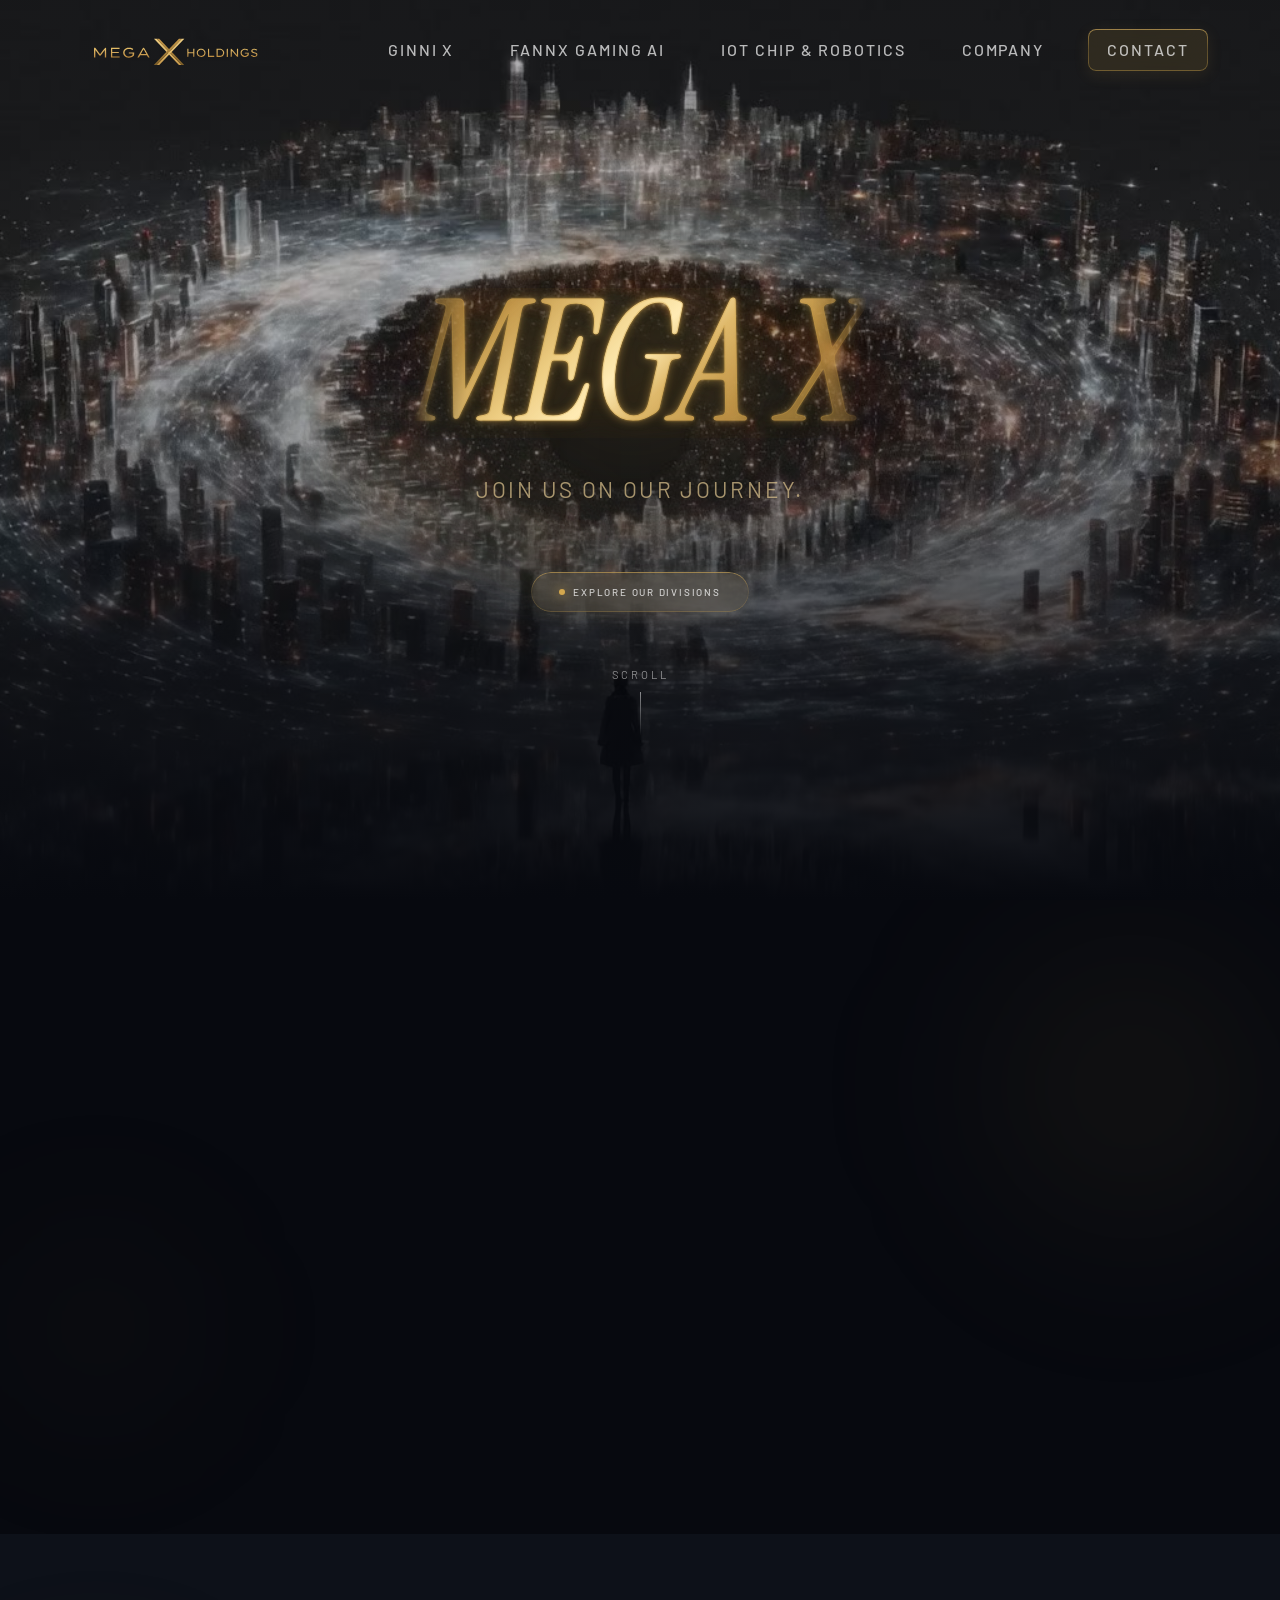
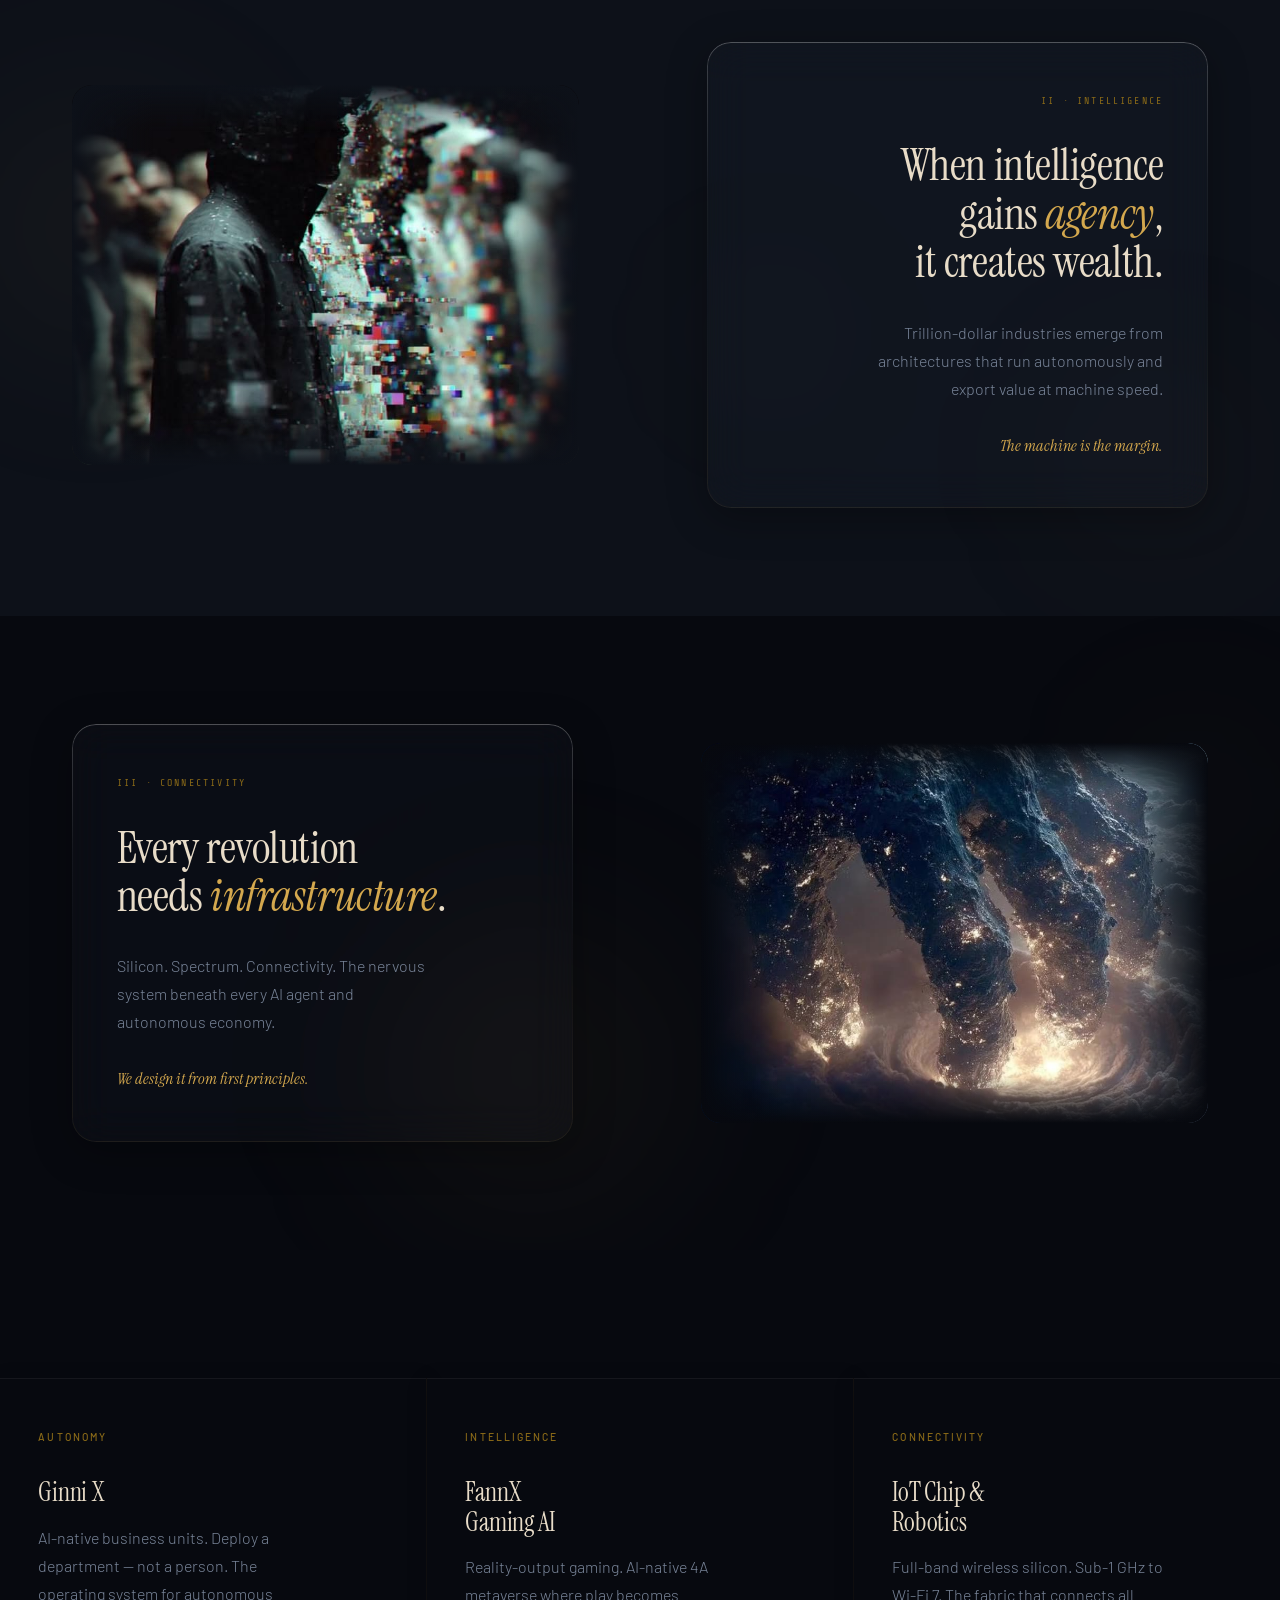
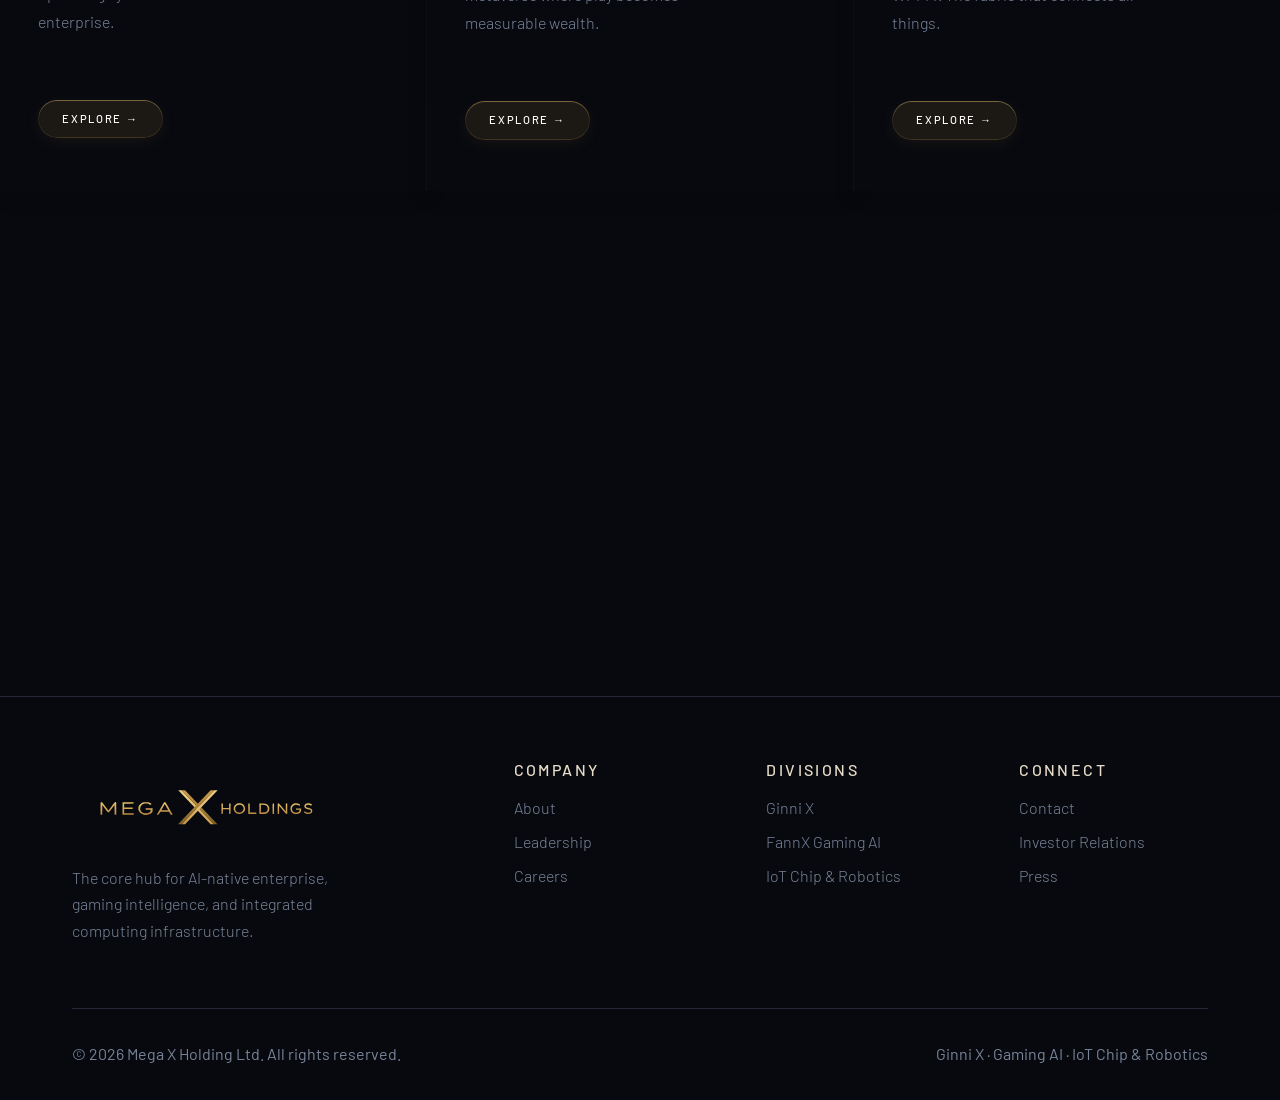
==== commit db0e2c81: "Scroll change" ====
--- a/index.html
+++ b/index.html
@@ -64,7 +64,7 @@
       height: 100vh;
       overflow: hidden;
       display: flex;
-      align-items: center;
+      align-items: stretch;
       justify-content: center;
     }
     .hero-video {
@@ -93,10 +93,21 @@
       text-align: center;
       width: 100%;
       max-width: 100%;
+      height: 100%;
       padding: 0 var(--space-lg);
       display: flex;
       flex-direction: column;
       align-items: center;
+      justify-content: center;
+    }
+    /* Push scroll hint to bottom of hero — force center */
+    .hero-scroll-hint {
+      position: absolute;
+      bottom: clamp(1.5rem, 4vh, 3rem);
+      left: 0;
+      right: 0;
+      margin: 0 auto;
+      width: fit-content;
     }
     /* ===== GOLD LIQUID GLASS HERO TEXT ===== */
     .hero-headline {
@@ -219,10 +230,10 @@
     }
     .hero-epigraph {
       font-family: var(--font-body);
-      font-weight: 300;
-      font-size: clamp(1rem, 1.6vw, 1.35rem);
-      color: rgba(212, 188, 138, 0.7);
-      letter-spacing: 0.14em;
+      font-weight: 400;
+      font-size: clamp(1.05rem, 1.8vw, 1.4rem);
+      color: rgba(212, 188, 138, 0.75);
+      letter-spacing: 0.12em;
       text-transform: uppercase;
       line-height: 1.7;
       max-width: 42ch;
@@ -234,22 +245,22 @@
     .hero-cta {
       display: inline-flex;
       align-items: center;
-      gap: 10px;
-      padding: 14px 36px;
+      gap: 8px;
+      padding: 12px 28px;
       font-family: var(--font-body);
-      font-size: 0.72rem;
+      font-size: 0.62rem;
       font-weight: 500;
-      letter-spacing: 0.2em;
+      letter-spacing: 0.18em;
       text-transform: uppercase;
-      color: #fff;
+      color: rgba(255, 255, 255, 0.75);
       text-decoration: none;
       border-radius: 9999px;
-      background: rgba(212, 168, 78, 0.14);
+      background: rgba(212, 168, 78, 0.08);
       backdrop-filter: blur(16px);
       -webkit-backdrop-filter: blur(16px);
       box-shadow:
-        inset 0 1px 1px rgba(255,255,255,0.14),
-        0 6px 24px rgba(212, 168, 78, 0.12);
+        inset 0 1px 1px rgba(255,255,255,0.08),
+        0 4px 16px rgba(212, 168, 78, 0.06);
       position: relative;
       overflow: hidden;
       opacity: 0;
@@ -288,7 +299,6 @@
       box-shadow: 0 0 12px var(--color-primary);
     }
     .hero-scroll-hint {
-      margin-top: var(--space-xl);
       display: flex;
       flex-direction: column;
       align-items: center;
@@ -298,15 +308,16 @@
     }
     .hero-scroll-hint span {
       font-family: var(--font-body);
-      font-size: 0.65rem;
+      font-size: 0.7rem;
+      font-weight: 400;
       letter-spacing: 0.25em;
       text-transform: uppercase;
-      color: rgba(255,255,255,0.3);
+      color: rgba(255,255,255,0.5);
     }
     .scroll-line {
       width: 1px;
-      height: 40px;
-      background: linear-gradient(180deg, rgba(255,255,255,0.3), transparent);
+      height: 44px;
+      background: linear-gradient(180deg, rgba(255,255,255,0.5), transparent);
       animation: scrollPulse 2s ease-in-out infinite;
     }
 
@@ -808,10 +819,30 @@
         font-size: clamp(1.4rem, 4.5vw, 2.2rem);
       }
 
-      /* Hero adjustments — portrait needs bigger text */
+      /* Hero adjustments — portrait: headline must dominate */
       .hero-headline {
-        font-size: clamp(3.5rem, 18vw, 8rem);
+        font-size: clamp(4.5rem, 22vw, 10rem);
         letter-spacing: 0.04em;
+        margin-bottom: var(--space-md);
+      }
+      .hero-epigraph {
+        font-size: clamp(0.8rem, 2.5vw, 1rem) !important;
+        letter-spacing: 0.12em !important;
+        color: rgba(212, 188, 138, 0.7) !important;
+        margin-bottom: var(--space-lg) !important;
+      }
+      .hero-cta {
+        padding: 10px 24px !important;
+        font-size: 0.6rem !important;
+        letter-spacing: 0.15em !important;
+        background: rgba(212, 168, 78, 0.08) !important;
+        box-shadow:
+          inset 0 1px 1px rgba(255,255,255,0.08),
+          0 4px 16px rgba(212, 168, 78, 0.06) !important;
+      }
+      .hero-cta .cta-dot {
+        width: 4px !important;
+        height: 4px !important;
       }
       .hero-epigraph {
         font-size: clamp(0.9rem, 2.5vw, 1.1rem);
@@ -832,7 +863,7 @@
     @media (max-width: 480px) {
       /* Extra small screens */
       .hero-headline {
-        font-size: clamp(3rem, 17vw, 5.5rem);
+        font-size: clamp(3.5rem, 22vw, 7rem);
         letter-spacing: 0.03em;
       }
       .philosophy-text h2 {
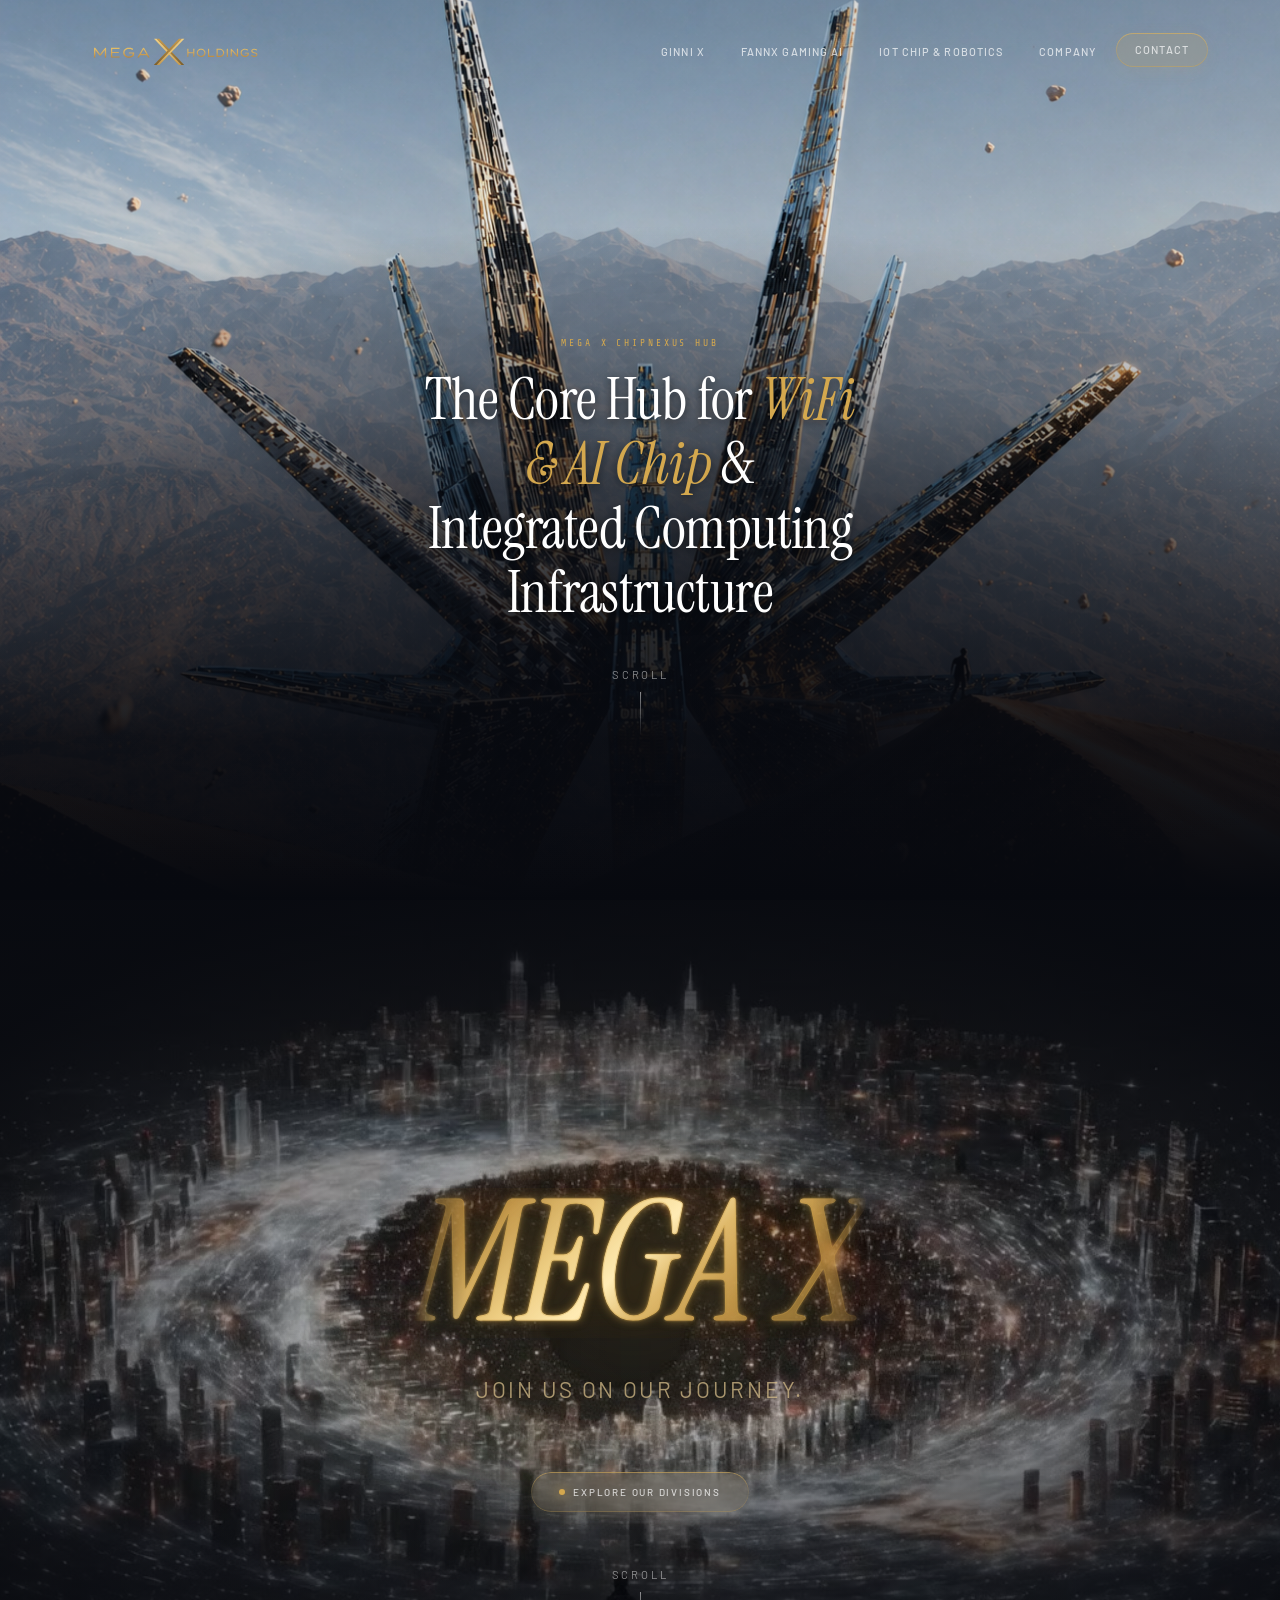
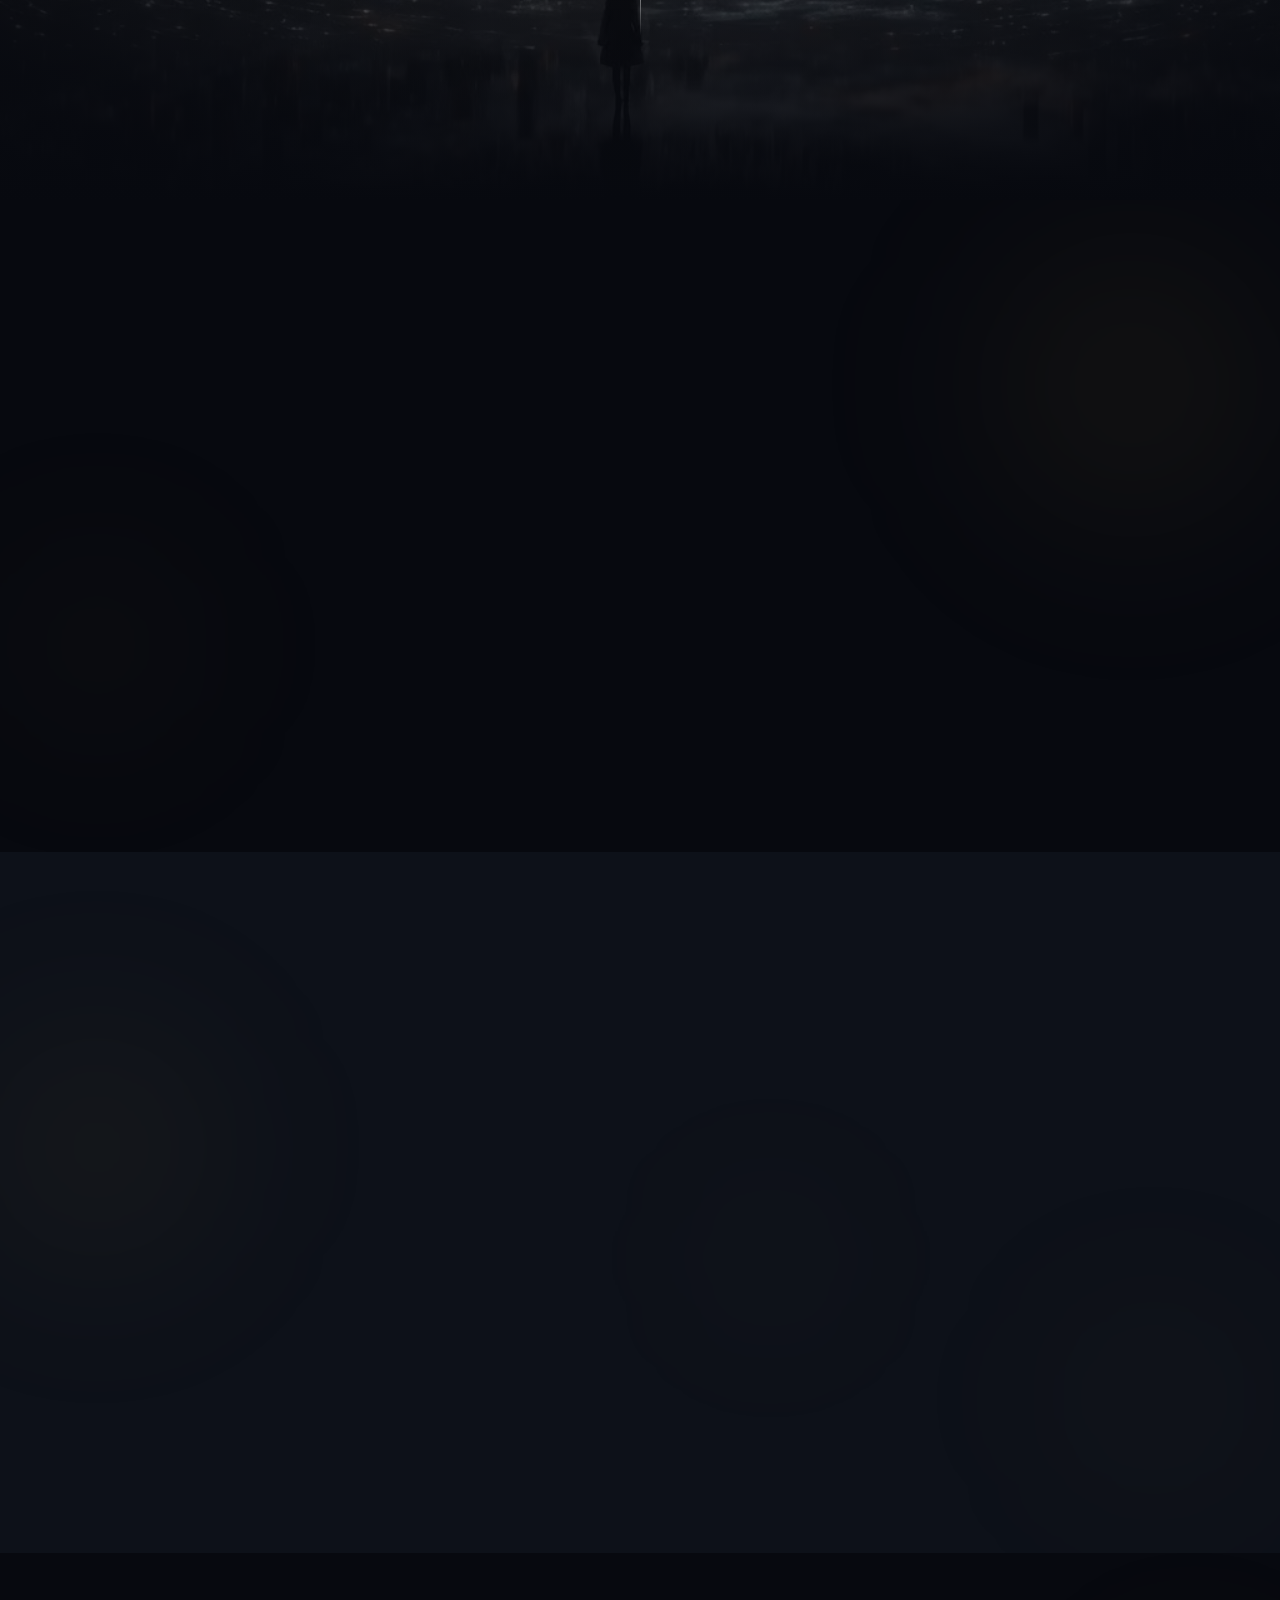
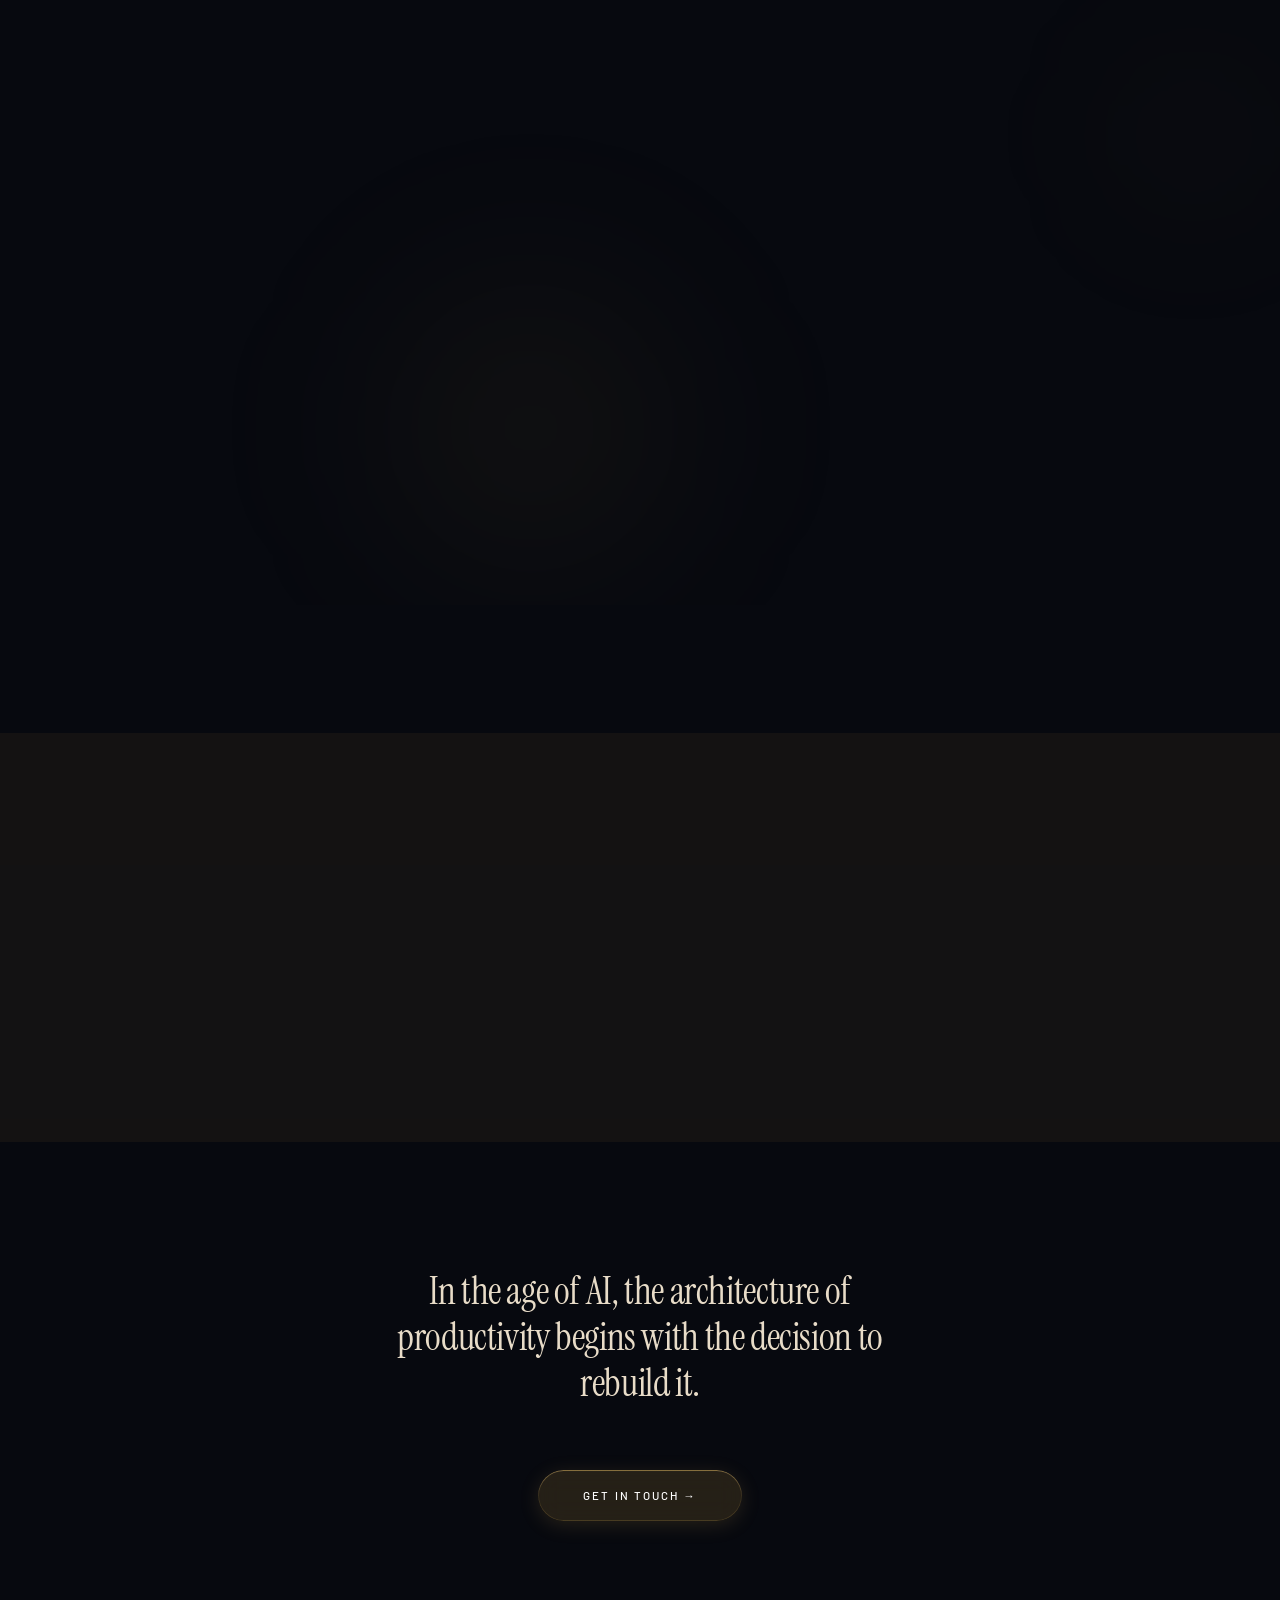
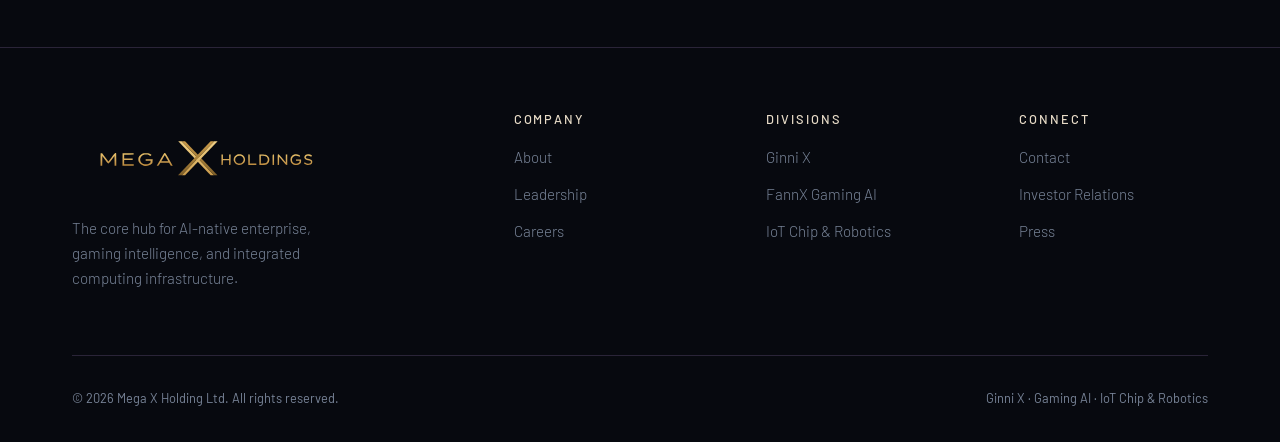
==== commit 596fbd34: "Updated website structure" ====
--- a/index.html
+++ b/index.html
@@ -79,13 +79,18 @@
       position: absolute;
       inset: 0;
       z-index: 1;
-      background: linear-gradient(180deg,
-        rgba(7,9,15,0.35) 0%,
-        rgba(7,9,15,0.25) 25%,
-        rgba(7,9,15,0.4) 50%,
-        rgba(7,9,15,0.75) 75%,
-        var(--color-bg) 100%
-      );
+      background:
+        /* Radial vignette — darkens edges, keeps center bright */
+        radial-gradient(ellipse 65% 55% at center center, transparent 0%, rgba(7,9,15,0.5) 70%, rgba(7,9,15,0.85) 100%),
+        /* Vertical gradient — top & bottom fade */
+        linear-gradient(180deg,
+          rgba(7,9,15,0.6) 0%,
+          rgba(7,9,15,0.15) 20%,
+          rgba(7,9,15,0.08) 40%,
+          rgba(7,9,15,0.15) 60%,
+          rgba(7,9,15,0.7) 85%,
+          var(--color-bg) 100%
+        );
     }
     .hero-inner {
       position: relative;
@@ -730,11 +735,140 @@
       background: transparent;
       border-bottom: none;
     }
+    /* Capsule stays transparent-bg on homepage until scrolled */
+    .home-nav.scrolled .nav-inner {
+      background: rgba(7, 9, 15, 0.4);
+    }
 
     /* Scroll-top */
     .scroll-top{position:fixed;bottom:var(--space-lg);right:var(--space-lg);width:44px;height:44px;background:var(--color-surface);border:1px solid var(--color-border);color:var(--color-primary);display:flex;align-items:center;justify-content:center;cursor:pointer;opacity:0;pointer-events:none;transition:opacity 0.3s,border-color 0.3s;z-index:50;font-size:1.2rem}
     .scroll-top.visible{opacity:1;pointer-events:auto}
     .scroll-top:hover{border-color:var(--color-primary)}
+
+    /* ===== NEW IMAGE HERO (ChipNexus) ===== */
+    .hero-image {
+      position: relative;
+      width: 100%;
+      height: 100vh;
+      overflow: hidden;
+      display: flex;
+      align-items: stretch;
+      justify-content: center;
+    }
+    .hero-image-bg {
+      position: absolute;
+      inset: 0;
+      width: 100%;
+      height: 100%;
+      object-fit: cover;
+      object-position: center 40%;
+      z-index: 0;
+    }
+    .hero-image-overlay {
+      position: absolute;
+      inset: 0;
+      z-index: 1;
+      background:
+        /* Soft vignette behind text area */
+        radial-gradient(ellipse 70% 40% at center 65%, rgba(7,9,15,0.55) 0%, transparent 100%),
+        /* Bottom fade to bg */
+        linear-gradient(180deg,
+          rgba(7,9,15,0.15) 0%,
+          rgba(7,9,15,0.08) 25%,
+          rgba(7,9,15,0.2) 45%,
+          rgba(7,9,15,0.6) 65%,
+          rgba(7,9,15,0.92) 82%,
+          var(--color-bg) 100%
+        );
+    }
+    .hero-image-inner {
+      position: relative;
+      z-index: 2;
+      width: 100%;
+      height: 100%;
+      display: flex;
+      flex-direction: column;
+      align-items: center;
+      justify-content: flex-end;
+      padding: 0 var(--space-lg) clamp(6rem, 12vh, 10rem);
+      text-align: center;
+    }
+    /* Text panel — transparent, no box, just spacing */
+    .hero-image-text-panel {
+      position: relative;
+      padding: clamp(1.5rem, 3vw, 2.5rem) 0;
+      max-width: 800px;
+    }
+    .hero-image-label {
+      font-family: var(--font-mono);
+      font-size: 0.6rem;
+      letter-spacing: 0.3em;
+      text-transform: uppercase;
+      color: var(--color-primary);
+      margin-bottom: var(--space-md);
+      opacity: 0;
+      animation: heroReveal 1s cubic-bezier(0.22, 1, 0.36, 1) 0.3s forwards;
+    }
+    .hero-image-title {
+      font-family: var(--font-display);
+      font-size: clamp(2.2rem, 4.5vw, 4.5rem);
+      font-weight: 400;
+      color: #fff;
+      line-height: 1.12;
+      max-width: 16ch;
+      margin-bottom: 0;
+      text-shadow:
+        0 2px 8px rgba(0, 0, 0, 0.5),
+        0 4px 24px rgba(0, 0, 0, 0.3);
+      opacity: 0;
+      animation: heroReveal 1.2s cubic-bezier(0.22, 1, 0.36, 1) 0.6s forwards;
+    }
+    .hero-image-title em {
+      font-style: italic;
+      color: var(--color-primary);
+    }
+    .hero-image-scroll {
+      position: absolute;
+      bottom: clamp(1.5rem, 4vh, 3rem);
+      left: 0;
+      right: 0;
+      margin: 0 auto;
+      width: fit-content;
+      display: flex;
+      flex-direction: column;
+      align-items: center;
+      gap: 8px;
+      opacity: 0;
+      animation: heroReveal 1s cubic-bezier(0.22, 1, 0.36, 1) 1.2s forwards;
+    }
+    .hero-image-scroll span {
+      font-family: var(--font-body);
+      font-size: 0.7rem;
+      font-weight: 400;
+      letter-spacing: 0.25em;
+      text-transform: uppercase;
+      color: rgba(255,255,255,0.5);
+    }
+
+    /* ===== HERO TRANSITION — elegant crossfade zone ===== */
+    .hero-transition {
+      position: relative;
+      height: 0;
+      overflow: visible;
+    }
+    .hero-transition::before {
+      content: '';
+      position: absolute;
+      bottom: 0;
+      left: 0;
+      right: 0;
+      height: 120px;
+      background: linear-gradient(180deg, transparent, var(--color-bg));
+      pointer-events: none;
+      z-index: 3;
+    }
+
+    /* (Freya scenarios section removed — now on dedicated product page) */
 
     /* ===== Mobile Responsive Fixes ===== */
     @media (max-width: 900px) {
@@ -817,6 +951,15 @@
       }
       .closing h2 {
         font-size: clamp(1.4rem, 4.5vw, 2.2rem);
+      }
+
+      /* New image hero adjustments */
+      .hero-image-title {
+        font-size: clamp(1.8rem, 6.5vw, 2.8rem);
+        max-width: 18ch;
+      }
+      .hero-image-inner {
+        padding-bottom: clamp(5rem, 10vh, 8rem);
       }
 
       /* Hero adjustments — portrait: headline must dominate */
@@ -910,7 +1053,23 @@
 
   <main id="main">
 
-    <!-- ===== HERO: City_rotate.mp4 cinematic ===== -->
+    <!-- ===== HERO: ChipNexus Monument Image ===== -->
+    <section class="hero-image">
+      <img class="hero-image-bg" src="assets/Iron structure 2.png" alt="ChipNexus infrastructure monument rising from desert landscape" loading="eager">
+      <div class="hero-image-overlay"></div>
+      <div class="hero-image-inner">
+        <div class="hero-image-text-panel">
+          <div class="hero-image-label">Mega X ChipNexus Hub</div>
+          <h1 class="hero-image-title">The Core Hub for <em>WiFi & AI Chip</em> & Integrated Computing Infrastructure</h1>
+        </div>
+        <div class="hero-image-scroll">
+          <span>Scroll</span>
+          <div class="scroll-line"></div>
+        </div>
+      </div>
+    </section>
+
+    <!-- ===== SECTION 2: City_rotate.mp4 cinematic ===== -->
     <section class="hero-cinematic">
       <video class="hero-video" autoplay loop muted playsinline preload="none" poster="assets/City_rotate_poster.jpg">
         <source data-src="assets/City_rotate.mp4" type="video/mp4">
--- a/styles/bundle.min.css
+++ b/styles/bundle.min.css
@@ -1 +1 @@
-:root{--font-display:'Instrument Serif',serif;--font-body:'Barlow',sans-serif;--font-mono:'Share Tech Mono',monospace;--text-xs:clamp(0.7rem,0.65rem+0.25vw,0.8rem);--text-sm:clamp(0.8rem,0.75rem+0.3vw,0.95rem);--text-base:clamp(0.95rem,0.85rem+0.5vw,1.1rem);--text-lg:clamp(1.15rem,0.95rem+0.9vw,1.45rem);--text-xl:clamp(1.4rem,1.1rem+1.4vw,2rem);--text-2xl:clamp(1.8rem,1.3rem+2.5vw,3rem);--text-3xl:clamp(2.4rem,1.6rem+3.5vw,4.2rem);--text-hero:clamp(2.8rem,1.8rem+5vw,6.5rem);--color-bg:#07090F;--color-surface:#0D1119;--color-surface-2:#151B28;--color-surface-3:#1E2838;--color-hover:#1E2838;--color-text:#E8DCC8;--color-heading:#E8DCC8;--color-text-muted:#788498;--color-text-body:#788498;--color-primary:#D4A84E;--color-primary-dim:#8A6A18;--color-primary-muted:#2A2010;--color-accent:#E8C05A;--color-accent-2:#F5DFA0;--color-gold:#D4A84E;--color-gold-20:rgba(212,168,78,0.2);--color-wifi:#D4A84E;--color-ai:#B8B0C8;--color-ai-dim:#4B4A5F;--color-fusion:#E8884A;--color-fusion-dim:#4A2610;--color-border:rgba(212,170,76,0.1);--color-border-solid:#2A2438;--color-glow:rgba(212,170,76,0.12);--color-spark-mint:#50E8C0;--color-spark-blue:#70A0FF;--color-spark-flare:#F0B050;--space-xs:0.25rem;--space-sm:0.5rem;--space-md:1rem;--space-lg:2rem;--space-xl:4rem;--space-2xl:8rem;--max-width:1200px;--border-radius:2px;--border-radius-lg:6px;--radius-glass:20px;--radius-pill:9999px;--ease-out:cubic-bezier(0.22,1,0.36,1);--ease-in-out:cubic-bezier(0.65,0,0.35,1);--glass-bg:rgba(255,255,255,0.02);--glass-bg-hover:rgba(255,255,255,0.045);--glass-blur:blur(16px) saturate(1.4);--glass-border-light:rgba(255,255,255,0.1);--glass-border-dim:rgba(255,255,255,0.04);--glass-shadow:0 8px 32px rgba(0,0,0,0.3)}*,*::before,*::after{margin:0;padding:0;box-sizing:border-box}html{scroll-behavior:smooth;-webkit-font-smoothing:antialiased;-moz-osx-font-smoothing:grayscale}body{font-family:var(--font-body);font-weight:300;font-size:var(--text-base);line-height:1.65;color:var(--color-text);background-color:var(--color-bg);overflow-x:hidden}a{color:var(--color-primary);text-decoration:none;transition:color 0.3s var(--ease-out)}a:hover{color:var(--color-text)}img{max-width:100%;display:block}h1,h2,h3,h4,h5,h6{font-family:var(--font-display);font-weight:400;line-height:1.1;letter-spacing:-0.01em;color:var(--color-text)}h1{font-size:var(--text-hero)}h2{font-size:var(--text-3xl)}h3{font-size:var(--text-2xl)}h4{font-size:var(--text-xl)}p{max-width:65ch}::selection{background:var(--color-primary);color:var(--color-bg)}::-webkit-scrollbar{width:6px}::-webkit-scrollbar-track{background:var(--color-bg)}::-webkit-scrollbar-thumb{background:var(--color-primary-dim);border-radius:3px}:focus-visible{outline:2px solid var(--color-primary);outline-offset:3px}.skip-link{position:absolute;top:-100%;left:var(--space-md);background:var(--color-primary);color:var(--color-bg);padding:var(--space-sm) var(--space-md);z-index:1000;font-weight:600;border-radius:var(--border-radius)}.skip-link:focus{top:var(--space-md)}.container{width:100%;max-width:var(--max-width);margin:0 auto;padding:0 var(--space-lg)}section{padding:var(--space-2xl) 0;position:relative}.overline{font-family:var(--font-body);font-size:var(--text-xs);font-weight:500;text-transform:uppercase;letter-spacing:0.2em;color:var(--color-primary);display:inline-flex;align-items:center;gap:var(--space-sm)}.overline::before{content:'';width:24px;height:1px;background:var(--color-primary)}.text-muted{color:var(--color-text-muted)}.mono{font-family:var(--font-mono)}@media (max-width:900px){.container{padding:0 clamp(1.25rem,4vw,2rem)}section{padding:var(--space-xl) 0}}@media (max-width:480px){.container{padding:0 1.25rem}}@media print{body{background:#fff;color:#000}.nav,.mobile-menu,footer{display:none}section{page-break-inside:avoid}}@media (prefers-reduced-motion:reduce){*,*::before,*::after{animation-duration:0.01ms !important;transition-duration:0.01ms !important;animation-iteration-count:1 !important}}.glass{background:var(--glass-bg);backdrop-filter:var(--glass-blur);-webkit-backdrop-filter:var(--glass-blur);border:none;box-shadow:inset 0 1px 1px var(--glass-border-light),inset 0 -0.5px 0.5px var(--glass-border-dim),var(--glass-shadow);position:relative;overflow:hidden}.glass::before{content:'';position:absolute;inset:0;border-radius:inherit;padding:1.2px;background:linear-gradient(180deg,rgba(255,255,255,0.35) 0%,rgba(255,255,255,0.1) 20%,rgba(255,255,255,0) 45%,rgba(255,255,255,0) 60%,rgba(255,255,255,0.04) 80%,rgba(255,255,255,0.12) 100% );-webkit-mask:linear-gradient(#fff 0 0) content-box,linear-gradient(#fff 0 0);-webkit-mask-composite:xor;mask-composite:exclude;pointer-events:none}.glass-dark{background:rgba(0,0,0,0.3);backdrop-filter:blur(20px) saturate(1.3);-webkit-backdrop-filter:blur(20px) saturate(1.3);border:none;box-shadow:inset 0 1px 1px rgba(255,255,255,0.08),inset 0 -0.5px 0.5px rgba(255,255,255,0.02),0 12px 40px rgba(0,0,0,0.4);position:relative;overflow:hidden}.glass-dark::before{content:'';position:absolute;inset:0;border-radius:inherit;padding:1px;background:linear-gradient(180deg,rgba(255,255,255,0.15) 0%,rgba(255,255,255,0.04) 40%,rgba(255,255,255,0) 60%,rgba(255,255,255,0.08) 100% );-webkit-mask:linear-gradient(#fff 0 0) content-box,linear-gradient(#fff 0 0);-webkit-mask-composite:xor;mask-composite:exclude;pointer-events:none}.glass-pill{border-radius:var(--radius-pill)}.glass-card{border-radius:var(--radius-glass)}.glass-rect{border-radius:12px}@keyframes navShimmer{0%{transform:translateX(-100%) skewX(-15deg)}100%{transform:translateX(200%) skewX(-15deg)}}@keyframes navGlowPulse{0%,100%{opacity:0.5}50%{opacity:1}}.nav{position:fixed;top:0;left:0;width:100%;z-index:100;padding:var(--space-md) 0;transition:all 0.6s var(--ease-out)}.nav.scrolled{padding:var(--space-sm) 0;background:rgba(7,9,15,0.28);backdrop-filter:blur(28px) saturate(1.5) brightness(1.05);-webkit-backdrop-filter:blur(28px) saturate(1.5) brightness(1.05);box-shadow:inset 0 1px 1px rgba(255,255,255,0.1),inset 0 -0.5px 0.5px rgba(255,255,255,0.03),0 8px 32px rgba(0,0,0,0.35),0 1px 3px rgba(0,0,0,0.2)}.nav.scrolled::before{content:'';position:absolute;inset:0;border-radius:0;padding:1px 0;background:linear-gradient(180deg,rgba(255,255,255,0.18) 0%,rgba(255,255,255,0.05) 20%,rgba(255,255,255,0) 50%,rgba(212,168,78,0.06) 100% );-webkit-mask:linear-gradient(#fff 0 0) content-box,linear-gradient(#fff 0 0);-webkit-mask-composite:xor;mask-composite:exclude;pointer-events:none;z-index:0}.nav.scrolled::after{content:'';position:absolute;top:0;left:0;width:40%;height:100%;background:linear-gradient(90deg,transparent 0%,rgba(255,255,255,0.03) 30%,rgba(255,255,255,0.06) 50%,rgba(255,255,255,0.03) 70%,transparent 100% );pointer-events:none;z-index:0;animation:navShimmer 8s ease-in-out infinite}.nav-glow-line{position:absolute;bottom:-1px;left:8%;right:8%;height:1px;background:linear-gradient(90deg,transparent,rgba(212,168,78,0.2) 30%,rgba(212,168,78,0.35) 50%,rgba(212,168,78,0.2) 70%,transparent );pointer-events:none;opacity:0;transition:opacity 0.6s var(--ease-out);animation:navGlowPulse 4s ease-in-out infinite}.nav.scrolled .nav-glow-line{opacity:1}.nav-inner{display:flex;align-items:center;justify-content:space-between;position:relative;z-index:1}.nav-logo{display:flex;align-items:center;gap:var(--space-sm);font-family:var(--font-display);font-weight:400;font-size:var(--text-lg);color:var(--color-text);text-decoration:none}.nav-links{display:flex;align-items:center;gap:var(--space-lg);list-style:none}.nav-links a{font-family:var(--font-body);font-size:var(--text-xs);font-weight:500;text-transform:uppercase;letter-spacing:0.12em;color:rgba(255,255,255,0.7);position:relative;padding:6px 12px;border-radius:8px;transition:color 0.3s var(--ease-out),background 0.35s var(--ease-out),box-shadow 0.35s var(--ease-out)}.nav-links a:hover{color:#fff;background:rgba(255,255,255,0.06);box-shadow:inset 0 1px 0 rgba(255,255,255,0.1),0 2px 8px rgba(0,0,0,0.15)}.nav-links a::after{content:'';position:absolute;bottom:2px;left:12px;right:12px;width:auto;height:1px;background:linear-gradient(90deg,transparent,var(--color-primary),transparent);transform:scaleX(0);transform-origin:center;transition:transform 0.35s var(--ease-out)}.nav-links a:hover::after{transform:scaleX(1)}.nav-links .btn-primary{background:rgba(212,168,78,0.12);backdrop-filter:blur(10px);-webkit-backdrop-filter:blur(10px);border:none;box-shadow:inset 0 1px 0 rgba(255,255,255,0.12),inset 0 0 0 1px rgba(212,168,78,0.2),0 4px 16px rgba(212,168,78,0.1);transition:all 0.4s var(--ease-out)}.nav-links .btn-primary:hover{background:rgba(212,168,78,0.22);box-shadow:inset 0 1px 0 rgba(255,255,255,0.18),inset 0 0 0 1px rgba(212,168,78,0.35),0 8px 28px rgba(212,168,78,0.18);transform:translateY(-1px)}.nav-links .btn-primary::after{display:none}.nav-toggle{display:none;flex-direction:column;gap:5px;background:none;border:none;cursor:pointer;padding:var(--space-sm);z-index:200}.nav-toggle span{display:block;width:24px;height:2px;background:var(--color-text);transition:all 0.3s var(--ease-out)}.nav-toggle.active span:nth-child(1){transform:rotate(45deg) translate(5px,5px)}.nav-toggle.active span:nth-child(2){opacity:0}.nav-toggle.active span:nth-child(3){transform:rotate(-45deg) translate(5px,-5px)}.hero h1,.hero-sub,.page-hero h1,.page-hero .hero-content p,.page-hero p{color:#fff}.mobile-menu{display:none;position:fixed;inset:0;background:rgba(5,8,15,0.85);backdrop-filter:blur(40px) saturate(1.2);-webkit-backdrop-filter:blur(40px) saturate(1.2);z-index:99;flex-direction:column;justify-content:center;align-items:center;gap:var(--space-xl)}.mobile-menu.active{display:flex}.mobile-menu a{font-family:var(--font-display);font-size:var(--text-2xl);color:var(--color-text)}.mobile-menu a:hover{color:var(--color-primary)}@media (max-width:1080px){.nav-links{gap:var(--space-md)}.nav-links a{font-size:0.65rem;padding:5px 8px;letter-spacing:0.08em}.nav-links .btn-primary{padding:0.4rem 0.9rem !important}}@media (max-width:900px){.nav-links{display:none}.nav-toggle{display:flex}.nav-logo img{height:52px}.nav{padding:var(--space-sm) 0}.mobile-menu a{font-size:var(--text-xl)}}.btn{display:inline-flex;align-items:center;gap:var(--space-sm);padding:0.85rem 2rem;font-family:var(--font-body);font-size:var(--text-xs);font-weight:500;text-transform:uppercase;letter-spacing:0.15em;border:none;cursor:pointer;transition:all 0.4s var(--ease-out);text-decoration:none;position:relative;overflow:hidden;border-radius:var(--radius-pill)}.btn-primary{background:rgba(212,168,78,0.2);color:#fff;backdrop-filter:blur(12px);-webkit-backdrop-filter:blur(12px);box-shadow:inset 0 1px 1px rgba(255,255,255,0.1),0 4px 16px rgba(212,168,78,0.15)}.btn-primary::before{content:'';position:absolute;inset:0;border-radius:inherit;padding:1px;background:linear-gradient(180deg,rgba(212,168,78,0.5) 0%,rgba(212,168,78,0.1) 50%,rgba(212,168,78,0.25) 100% );-webkit-mask:linear-gradient(#fff 0 0) content-box,linear-gradient(#fff 0 0);-webkit-mask-composite:xor;mask-composite:exclude;pointer-events:none}.btn-primary:hover{background:rgba(212,168,78,0.35);color:#fff;box-shadow:inset 0 1px 1px rgba(255,255,255,0.15),0 8px 32px rgba(212,168,78,0.25);transform:translateY(-2px)}.btn-outline{background:rgba(255,255,255,0.03);color:var(--color-text);backdrop-filter:blur(8px);-webkit-backdrop-filter:blur(8px);box-shadow:inset 0 1px 0 rgba(255,255,255,0.06)}.btn-outline::before{content:'';position:absolute;inset:0;border-radius:inherit;padding:1px;background:linear-gradient(180deg,rgba(255,255,255,0.15) 0%,rgba(255,255,255,0.04) 50%,rgba(255,255,255,0.08) 100% );-webkit-mask:linear-gradient(#fff 0 0) content-box,linear-gradient(#fff 0 0);-webkit-mask-composite:xor;mask-composite:exclude;pointer-events:none}.btn-outline:hover{background:rgba(255,255,255,0.06);color:var(--color-primary);box-shadow:inset 0 1px 0 rgba(255,255,255,0.1),0 4px 20px rgba(0,0,0,0.2);transform:translateY(-1px)}.card{background:var(--glass-bg);backdrop-filter:blur(12px) saturate(1.2);-webkit-backdrop-filter:blur(12px) saturate(1.2);border:none;border-radius:var(--radius-glass);padding:var(--space-xl);position:relative;overflow:hidden;box-shadow:inset 0 1px 0 rgba(255,255,255,0.06),0 4px 24px rgba(0,0,0,0.2);transition:all 0.45s var(--ease-out)}.card::before{content:'';position:absolute;inset:0;border-radius:inherit;padding:1px;background:linear-gradient(180deg,rgba(255,255,255,0.12) 0%,rgba(255,255,255,0.03) 40%,rgba(255,255,255,0) 60%,rgba(255,255,255,0.05) 100% );-webkit-mask:linear-gradient(#fff 0 0) content-box,linear-gradient(#fff 0 0);-webkit-mask-composite:xor;mask-composite:exclude;pointer-events:none;transition:opacity 0.4s var(--ease-out)}.card:hover{background:var(--glass-bg-hover);box-shadow:inset 0 1px 0 rgba(255,255,255,0.1),0 8px 40px rgba(0,0,0,0.3);transform:translateY(-4px)}.card:hover::before{background:linear-gradient(180deg,rgba(212,168,78,0.3) 0%,rgba(212,168,78,0.05) 40%,rgba(255,255,255,0) 60%,rgba(212,168,78,0.1) 100% )}.card-number{font-family:var(--font-body);font-size:var(--text-xs);font-weight:500;letter-spacing:0.15em;color:var(--color-primary-dim);margin-bottom:var(--space-md)}.card h4{margin-bottom:var(--space-md)}.stat{text-align:left}.stat-value{font-family:var(--font-display);font-size:var(--text-3xl);color:var(--color-primary);line-height:1;margin-bottom:var(--space-xs)}.stat-label{font-family:var(--font-body);font-size:var(--text-xs);font-weight:500;text-transform:uppercase;letter-spacing:0.12em;color:var(--color-text-muted)}.product-chip{display:inline-block;font-family:var(--font-body);font-size:0.65rem;font-weight:500;text-transform:uppercase;letter-spacing:0.1em;padding:5px 14px;border-radius:var(--radius-pill);background:rgba(212,168,78,0.08);color:var(--color-primary);margin-bottom:var(--space-md);position:relative;overflow:hidden}.product-chip::before{content:'';position:absolute;inset:0;border-radius:inherit;padding:0.8px;background:linear-gradient(180deg,rgba(212,168,78,0.3) 0%,rgba(212,168,78,0.05) 100% );-webkit-mask:linear-gradient(#fff 0 0) content-box,linear-gradient(#fff 0 0);-webkit-mask-composite:xor;mask-composite:exclude;pointer-events:none}.product-asp{font-family:var(--font-display);font-size:var(--text-xl);color:var(--color-text);margin-top:var(--space-md)}.product-asp span{font-family:var(--font-body);font-size:var(--text-sm);font-weight:300;color:var(--color-text-muted)}.product-meta{font-family:var(--font-body);font-size:var(--text-xs);font-weight:400;color:var(--color-text-muted);margin-top:var(--space-sm)}.product-meta::before{content:'';display:inline-block;width:6px;height:6px;background:var(--color-spark-mint);border-radius:50%;margin-right:0.6rem;vertical-align:middle}.divider{width:100%;height:1px;background:linear-gradient(90deg,transparent,rgba(212,170,76,0.12),transparent);margin:var(--space-xl) 0}.grid-bg{position:absolute;inset:0;background-image:linear-gradient(var(--color-border) 1px,transparent 1px),linear-gradient(90deg,var(--color-border) 1px,transparent 1px);background-size:80px 80px;mask-image:radial-gradient(ellipse 60% 50% at 50% 50%,black 20%,transparent 80%);-webkit-mask-image:radial-gradient(ellipse 60% 50% at 50% 50%,black 20%,transparent 80%);pointer-events:none;opacity:0.4}footer{border-top:1px solid var(--color-border-solid);padding:var(--space-xl) 0 var(--space-lg);background:var(--color-bg)}.footer-grid{display:grid;grid-template-columns:2fr 1fr 1fr 1fr;gap:var(--space-xl);margin-bottom:var(--space-xl)}.footer-brand{display:flex;flex-direction:column;align-items:flex-start;text-align:left}.footer-brand .nav-logo{display:inline-flex;justify-content:flex-start;margin:0}.footer-brand .nav-logo img{margin:0}.footer-brand p{color:var(--color-text-muted);font-size:var(--text-sm);margin-top:var(--space-md);max-width:30ch;text-align:left}.footer-col h5{font-family:var(--font-body);font-size:var(--text-xs);font-weight:500;text-transform:uppercase;letter-spacing:0.15em;color:var(--color-text);margin-bottom:var(--space-md)}.footer-col ul{list-style:none}.footer-col li{margin-bottom:var(--space-sm)}.footer-col a{font-size:var(--text-sm);color:var(--color-text-muted)}.footer-col a:hover{color:var(--color-primary)}.footer-bottom{display:flex;justify-content:space-between;align-items:center;padding-top:var(--space-lg);border-top:1px solid var(--color-border-solid);font-family:var(--font-body);font-size:var(--text-xs);font-weight:400;color:var(--color-text-muted)}@media (max-width:768px){.footer-grid{grid-template-columns:1fr 1fr;gap:var(--space-lg)}.footer-bottom{flex-direction:column;gap:var(--space-md);text-align:center}}@media (max-width:480px){.footer-grid{grid-template-columns:1fr}}.scroll-top{position:fixed;bottom:var(--space-lg);right:var(--space-lg);width:44px;height:44px;background:rgba(255,255,255,0.03);backdrop-filter:blur(12px);-webkit-backdrop-filter:blur(12px);border:none;border-radius:50%;color:var(--color-primary);display:flex;align-items:center;justify-content:center;cursor:pointer;opacity:0;pointer-events:none;transition:all 0.35s var(--ease-out);z-index:50;font-size:1.2rem;box-shadow:inset 0 1px 0 rgba(255,255,255,0.08),0 4px 16px rgba(0,0,0,0.25)}.scroll-top::before{content:'';position:absolute;inset:0;border-radius:inherit;padding:1px;background:linear-gradient(180deg,rgba(255,255,255,0.15) 0%,rgba(255,255,255,0) 50%,rgba(255,255,255,0.05) 100% );-webkit-mask:linear-gradient(#fff 0 0) content-box,linear-gradient(#fff 0 0);-webkit-mask-composite:xor;mask-composite:exclude;pointer-events:none}.scroll-top.visible{opacity:1;pointer-events:auto}.scroll-top:hover{background:rgba(255,255,255,0.06);box-shadow:inset 0 1px 0 rgba(255,255,255,0.12),0 8px 24px rgba(0,0,0,0.3);transform:translateY(-2px)}.flex{display:flex}.flex-col{flex-direction:column}.items-center{align-items:center}.justify-center{justify-content:center}.justify-between{justify-content:space-between}.gap-sm{gap:var(--space-sm)}.gap-md{gap:var(--space-md)}.gap-lg{gap:var(--space-lg)}.gap-xl{gap:var(--space-xl)}.grid{display:grid}.grid-2{grid-template-columns:repeat(2,1fr)}.grid-3{grid-template-columns:repeat(3,1fr)}.grid-4{grid-template-columns:repeat(4,1fr)}@media (max-width:768px){.grid-2,.grid-3,.grid-4{grid-template-columns:1fr}}@media (min-width:769px) and (max-width:1024px){.grid-3,.grid-4{grid-template-columns:repeat(2,1fr)}}.mt-sm{margin-top:var(--space-sm)}.mt-md{margin-top:var(--space-md)}.mt-lg{margin-top:var(--space-lg)}.mt-xl{margin-top:var(--space-xl)}.mb-md{margin-bottom:var(--space-md)}.mb-lg{margin-bottom:var(--space-lg)}.mb-xl{margin-bottom:var(--space-xl)}.text-center{text-align:center}.text-right{text-align:right}.w-full{width:100%}.mx-auto{margin-left:auto;margin-right:auto}.relative{position:relative}.z-1{z-index:1}@keyframes fadeUp{from{opacity:0;transform:translateY(30px)}to{opacity:1;transform:translateY(0)}}@keyframes fadeIn{from{opacity:0}to{opacity:1}}@keyframes slideInLeft{from{opacity:0;transform:translateX(-40px)}to{opacity:1;transform:translateX(0)}}@keyframes slideInRight{from{opacity:0;transform:translateX(40px)}to{opacity:1;transform:translateX(0)}}@keyframes scaleIn{from{opacity:0;transform:scale(0.92)}to{opacity:1;transform:scale(1)}}@keyframes glowPulse{0%,100%{opacity:0.4}50%{opacity:1}}@keyframes lineExpand{from{width:0}to{width:100%}}@keyframes countUp{from{opacity:0;transform:translateY(10px)}to{opacity:1;transform:translateY(0)}}.reveal{opacity:0;transform:translateY(30px);transition:opacity 0.8s var(--ease-out),transform 0.8s var(--ease-out)}.reveal.visible{opacity:1;transform:translateY(0)}.reveal-left{opacity:0;transform:translateX(-40px);transition:opacity 0.8s var(--ease-out),transform 0.8s var(--ease-out)}.reveal-left.visible{opacity:1;transform:translateX(0)}.reveal-right{opacity:0;transform:translateX(40px);transition:opacity 0.8s var(--ease-out),transform 0.8s var(--ease-out)}.reveal-right.visible{opacity:1;transform:translateX(0)}.reveal-scale{opacity:0;transform:scale(0.92);transition:opacity 0.8s var(--ease-out),transform 0.8s var(--ease-out)}.reveal-scale.visible{opacity:1;transform:scale(1)}.stagger>*:nth-child(1){transition-delay:0ms}.stagger>*:nth-child(2){transition-delay:80ms}.stagger>*:nth-child(3){transition-delay:160ms}.stagger>*:nth-child(4){transition-delay:240ms}.stagger>*:nth-child(5){transition-delay:320ms}.stagger>*:nth-child(6){transition-delay:400ms}.loader-overlay{position:fixed;inset:0;background:var(--color-bg);z-index:9999;display:flex;align-items:center;justify-content:center;transition:opacity 0.6s var(--ease-out)}.loader-overlay.hidden{opacity:0;pointer-events:none}.loader-bar{width:60px;height:2px;background:var(--color-surface-2);position:relative;overflow:hidden}.loader-bar::after{content:'';position:absolute;left:-60px;width:60px;height:100%;background:var(--color-primary);animation:loaderSlide 0.8s ease-in-out infinite}@keyframes loaderSlide{to{left:60px}}.glow-orb{position:absolute;border-radius:50%;filter:blur(80px);pointer-events:none;opacity:0.3}@media (prefers-reduced-motion:reduce){.reveal,.reveal-left,.reveal-right,.reveal-scale{opacity:1;transform:none;transition:none}}+:root { /* Typography — Unified: Instrument Serif + Barlow */ --font-display: 'Instrument Serif', serif; --font-body: 'Barlow', sans-serif; --font-mono: 'Share Tech Mono', monospace; /* Type scale */ --text-xs: clamp(0.7rem, 0.65rem + 0.25vw, 0.8rem); --text-sm: clamp(0.8rem, 0.75rem + 0.3vw, 0.95rem); --text-base: clamp(0.95rem, 0.85rem + 0.5vw, 1.1rem); --text-lg: clamp(1.15rem, 0.95rem + 0.9vw, 1.45rem); --text-xl: clamp(1.4rem, 1.1rem + 1.4vw, 2rem); --text-2xl: clamp(1.8rem, 1.3rem + 2.5vw, 3rem); --text-3xl: clamp(2.4rem, 1.6rem + 3.5vw, 4.2rem); --text-hero: clamp(2.8rem, 1.8rem + 5vw, 6.5rem); /* Colors — Unified Mega X palette */ --color-bg: #07090F; --color-surface: #0D1119; --color-surface-2: #151B28; --color-surface-3: #1E2838; --color-hover: #1E2838; /* Text */ --color-text: #E8DCC8; --color-heading: #E8DCC8; --color-text-muted: #788498; --color-text-body: #788498; /* Primary gold */ --color-primary: #D4A84E; --color-primary-dim: #8A6A18; --color-primary-muted: #2A2010; --color-accent: #E8C05A; --color-accent-2: #F5DFA0; --color-gold: #D4A84E; --color-gold-20: rgba(212, 168, 78, 0.2); /* Division tints */ --color-wifi: #D4A84E; --color-ai: #B8B0C8; --color-ai-dim: #4B4A5F; --color-fusion: #E8884A; --color-fusion-dim: #4A2610; /* Borders & UI */ --color-border: rgba(212, 170, 76, 0.1); --color-border-solid: #2A2438; --color-glow: rgba(212, 170, 76, 0.12); /* Spark colors */ --color-spark-mint: #50E8C0; --color-spark-blue: #70A0FF; --color-spark-flare: #F0B050; /* Spacing */ --space-xs: 0.25rem; --space-sm: 0.5rem; --space-md: 1rem; --space-lg: 2rem; --space-xl: 4rem; --space-2xl: 8rem; /* Layout */ --max-width: 1200px; --border-radius: 2px; --border-radius-lg: 6px; --radius-glass: 20px; --radius-pill: 9999px; /* Transitions */ --ease-out: cubic-bezier(0.22, 1, 0.36, 1); --ease-in-out: cubic-bezier(0.65, 0, 0.35, 1); /* Glass tokens */ --glass-bg: rgba(255, 255, 255, 0.02); --glass-bg-hover: rgba(255, 255, 255, 0.045); --glass-blur: blur(16px) saturate(1.4); --glass-border-light: rgba(255, 255, 255, 0.1); --glass-border-dim: rgba(255, 255, 255, 0.04); --glass-shadow: 0 8px 32px rgba(0, 0, 0, 0.3); } /* Reset */ *, *::before, *::after { margin: 0; padding: 0; box-sizing: border-box; } html { scroll-behavior: smooth; -webkit-font-smoothing: antialiased; -moz-osx-font-smoothing: grayscale; } body { font-family: var(--font-body); font-weight: 300; font-size: var(--text-base); line-height: 1.65; color: var(--color-text); background-color: var(--color-bg); overflow-x: hidden; } a { color: var(--color-primary); text-decoration: none; transition: color 0.3s var(--ease-out); } a:hover { color: var(--color-text); } img { max-width: 100%; display: block; } h1, h2, h3, h4, h5, h6 { font-family: var(--font-display); font-weight: 400; line-height: 1.1; letter-spacing: -0.01em; color: var(--color-text); } h1 { font-size: var(--text-hero); } h2 { font-size: var(--text-3xl); } h3 { font-size: var(--text-2xl); } h4 { font-size: var(--text-xl); } p { max-width: 65ch; } ::selection { background: var(--color-primary); color: var(--color-bg); } /* Scrollbar */ ::-webkit-scrollbar { width: 6px; } ::-webkit-scrollbar-track { background: var(--color-bg); } ::-webkit-scrollbar-thumb { background: var(--color-primary-dim); border-radius: 3px; } /* Focus */ :focus-visible { outline: 2px solid var(--color-primary); outline-offset: 3px; } /* Skip link */ .skip-link { position: absolute; top: -100%; left: var(--space-md); background: var(--color-primary); color: var(--color-bg); padding: var(--space-sm) var(--space-md); z-index: 1000; font-weight: 600; border-radius: var(--border-radius); } .skip-link:focus { top: var(--space-md); } /* Container */ .container { width: 100%; max-width: var(--max-width); margin: 0 auto; padding: 0 var(--space-lg); } /* Section base */ section { padding: var(--space-2xl) 0; position: relative; } /* Label / Overline */ .overline { font-family: var(--font-body); font-size: var(--text-xs); font-weight: 500; text-transform: uppercase; letter-spacing: 0.2em; color: var(--color-primary); display: inline-flex; align-items: center; gap: var(--space-sm); } .overline::before { content: ''; width: 24px; height: 1px; background: var(--color-primary); } /* Muted paragraph */ .text-muted { color: var(--color-text-muted); } /* Mono text */ .mono { font-family: var(--font-mono); } /* Mobile container padding */ @media (max-width: 900px) { .container { padding: 0 clamp(1.25rem, 4vw, 2rem); } section { padding: var(--space-xl) 0; } } @media (max-width: 480px) { .container { padding: 0 1.25rem; } } @media print { body { background: #fff; color: #000; } .nav, .mobile-menu, footer { display: none; } section { page-break-inside: avoid; } } @media (prefers-reduced-motion: reduce) { *, *::before, *::after { animation-duration: 0.01ms !important; transition-duration: 0.01ms !important; animation-iteration-count: 1 !important; } } /* ========== LIQUID GLASS SYSTEM ========== */ /* Base glass mixin — applied via class */ .glass { background: var(--glass-bg); backdrop-filter: var(--glass-blur); -webkit-backdrop-filter: var(--glass-blur); border: none; box-shadow: inset 0 1px 1px var(--glass-border-light), inset 0 -0.5px 0.5px var(--glass-border-dim), var(--glass-shadow); position: relative; overflow: hidden; } .glass::before { content: ''; position: absolute; inset: 0; border-radius: inherit; padding: 1.2px; background: linear-gradient(180deg, rgba(255,255,255,0.35) 0%, rgba(255,255,255,0.1) 20%, rgba(255,255,255,0) 45%, rgba(255,255,255,0) 60%, rgba(255,255,255,0.04) 80%, rgba(255,255,255,0.12) 100% ); -webkit-mask: linear-gradient(#fff 0 0) content-box, linear-gradient(#fff 0 0); -webkit-mask-composite: xor; mask-composite: exclude; pointer-events: none; } .glass-dark { background: rgba(0, 0, 0, 0.3); backdrop-filter: blur(20px) saturate(1.3); -webkit-backdrop-filter: blur(20px) saturate(1.3); border: none; box-shadow: inset 0 1px 1px rgba(255, 255, 255, 0.08), inset 0 -0.5px 0.5px rgba(255, 255, 255, 0.02), 0 12px 40px rgba(0, 0, 0, 0.4); position: relative; overflow: hidden; } .glass-dark::before { content: ''; position: absolute; inset: 0; border-radius: inherit; padding: 1px; background: linear-gradient(180deg, rgba(255,255,255,0.15) 0%, rgba(255,255,255,0.04) 40%, rgba(255,255,255,0) 60%, rgba(255,255,255,0.08) 100% ); -webkit-mask: linear-gradient(#fff 0 0) content-box, linear-gradient(#fff 0 0); -webkit-mask-composite: xor; mask-composite: exclude; pointer-events: none; } /* Glass shape modifiers */ .glass-pill { border-radius: var(--radius-pill); } .glass-card { border-radius: var(--radius-glass); } .glass-rect { border-radius: 12px; } /* ========== NAVIGATION — Liquid Glass Bar ========== */ @keyframes navShimmer { 0% { transform: translateX(-100%) skewX(-15deg); } 100% { transform: translateX(200%) skewX(-15deg); } } @keyframes navGlowPulse { 0%, 100% { opacity: 0.5; } 50% { opacity: 1; } } /* ===== CAPSULE NAVIGATION — Liquid Glass ===== */ .nav { position: fixed; top: 0; left: 0; width: 100%; z-index: 100; padding: var(--space-md) 0; transition: all 0.6s var(--ease-out); } /* ---- Scrolled state: floating capsule pill ---- */ .nav.scrolled { padding: 12px 0; background: none; } .nav.scrolled .nav-inner { max-width: 900px; margin: 0 auto; background: rgba(7, 9, 15, 0.35); backdrop-filter: blur(32px) saturate(1.6) brightness(1.05); -webkit-backdrop-filter: blur(32px) saturate(1.6) brightness(1.05); border-radius: 9999px; padding: 8px 8px 8px 24px; box-shadow: inset 0 1px 1px rgba(255, 255, 255, 0.12), inset 0 -0.5px 0.5px rgba(255, 255, 255, 0.03), 0 8px 32px rgba(0, 0, 0, 0.4), 0 1px 3px rgba(0, 0, 0, 0.2); position: relative; overflow: hidden; } /* Capsule gradient border */ .nav.scrolled .nav-inner::before { content: ''; position: absolute; inset: 0; border-radius: inherit; padding: 1px; background: linear-gradient(180deg, rgba(255, 255, 255, 0.22) 0%, rgba(255, 255, 255, 0.06) 30%, rgba(255, 255, 255, 0) 50%, rgba(212, 168, 78, 0.08) 100% ); -webkit-mask: linear-gradient(#fff 0 0) content-box, linear-gradient(#fff 0 0); -webkit-mask-composite: xor; mask-composite: exclude; pointer-events: none; z-index: 0; } /* Shimmer sweep inside capsule */ .nav.scrolled .nav-inner::after { content: ''; position: absolute; top: 0; left: 0; width: 40%; height: 100%; border-radius: inherit; background: linear-gradient(90deg, transparent 0%, rgba(255, 255, 255, 0.03) 30%, rgba(255, 255, 255, 0.06) 50%, rgba(255, 255, 255, 0.03) 70%, transparent 100% ); pointer-events: none; z-index: 0; animation: navShimmer 8s ease-in-out infinite; } /* Bottom glow line — hidden in capsule mode */ .nav-glow-line { position: absolute; bottom: -1px; left: 8%; right: 8%; height: 1px; background: linear-gradient(90deg, transparent, rgba(212, 168, 78, 0.2) 30%, rgba(212, 168, 78, 0.35) 50%, rgba(212, 168, 78, 0.2) 70%, transparent ); pointer-events: none; opacity: 0; transition: opacity 0.6s var(--ease-out); animation: navGlowPulse 4s ease-in-out infinite; } .nav.scrolled .nav-glow-line { opacity: 0; } .nav-inner { display: flex; align-items: center; justify-content: space-between; position: relative; z-index: 1; transition: all 0.6s var(--ease-out); } .nav-logo { display: flex; align-items: center; gap: var(--space-sm); font-family: var(--font-display); font-weight: 400; font-size: var(--text-lg); color: var(--color-text); text-decoration: none; } /* Shrink logo in capsule mode */ .nav.scrolled .nav-logo img { height: 36px !important; transition: height 0.4s var(--ease-out); } .nav-links { display: flex; align-items: center; gap: 4px; list-style: none; } .nav-links a { font-family: var(--font-body); font-size: 11px; font-weight: 500; text-transform: uppercase; letter-spacing: 0.1em; color: rgba(255, 255, 255, 0.7); position: relative; padding: 8px 16px; border-radius: 9999px; transition: color 0.3s var(--ease-out), background 0.35s var(--ease-out), box-shadow 0.35s var(--ease-out); } /* Glass hover pill on nav links */ .nav-links a:hover { color: #fff; background: rgba(255, 255, 255, 0.08); box-shadow: inset 0 1px 0 rgba(255, 255, 255, 0.1), 0 2px 8px rgba(0, 0, 0, 0.15); } .nav-links a::after { display: none; /* Remove underline in capsule design */ } /* CTA button — gold glass pill */ .nav-links .btn-primary { background: rgba(212, 168, 78, 0.15); backdrop-filter: blur(10px); -webkit-backdrop-filter: blur(10px); border: none; border-radius: 9999px; padding: 8px 20px; box-shadow: inset 0 1px 0 rgba(255, 255, 255, 0.12), inset 0 0 0 1px rgba(212, 168, 78, 0.25), 0 4px 16px rgba(212, 168, 78, 0.1); transition: all 0.4s var(--ease-out); } .nav-links .btn-primary:hover { background: rgba(212, 168, 78, 0.25); box-shadow: inset 0 1px 0 rgba(255, 255, 255, 0.18), inset 0 0 0 1px rgba(212, 168, 78, 0.4), 0 8px 28px rgba(212, 168, 78, 0.2); transform: translateY(-1px); } .nav-links .btn-primary::after { display: none; } /* Hamburger */ .nav-toggle { display: none; flex-direction: column; gap: 5px; background: none; border: none; cursor: pointer; padding: var(--space-sm); z-index: 200; } .nav-toggle span { display: block; width: 24px; height: 2px; background: var(--color-text); transition: all 0.3s var(--ease-out); } .nav-toggle.active span:nth-child(1) { transform: rotate(45deg) translate(5px, 5px); } .nav-toggle.active span:nth-child(2) { opacity: 0; } .nav-toggle.active span:nth-child(3) { transform: rotate(-45deg) translate(5px, -5px); } /* Hero text always white */ .hero h1, .hero-sub, .page-hero h1, .page-hero .hero-content p, .page-hero p { color: #fff; } /* Mobile Menu — Glass Fullscreen */ .mobile-menu { display: none; position: fixed; inset: 0; background: rgba(5, 8, 15, 0.85); backdrop-filter: blur(40px) saturate(1.2); -webkit-backdrop-filter: blur(40px) saturate(1.2); z-index: 99; flex-direction: column; justify-content: center; align-items: center; gap: var(--space-xl); } .mobile-menu.active { display: flex; } .mobile-menu a { font-family: var(--font-display); font-size: var(--text-2xl); color: var(--color-text); } .mobile-menu a:hover { color: var(--color-primary); } /* Intermediate breakpoint: shrink nav links at medium screens */ @media (max-width: 1080px) { .nav-links { gap: var(--space-md); } .nav-links a { font-size: 0.65rem; padding: 5px 8px; letter-spacing: 0.08em; } .nav-links .btn-primary { padding: 0.4rem 0.9rem !important; } } @media (max-width: 900px) { .nav-links { display: none; } .nav-toggle { display: flex; } .nav-logo img { height: 52px; } .nav { padding: var(--space-sm) 0; } .mobile-menu a { font-size: var(--text-xl); } } /* ========== BUTTONS — Liquid Glass ========== */ .btn { display: inline-flex; align-items: center; gap: var(--space-sm); padding: 0.85rem 2rem; font-family: var(--font-body); font-size: var(--text-xs); font-weight: 500; text-transform: uppercase; letter-spacing: 0.15em; border: none; cursor: pointer; transition: all 0.4s var(--ease-out); text-decoration: none; position: relative; overflow: hidden; border-radius: var(--radius-pill); } /* Primary: Gold glass */ .btn-primary { background: rgba(212, 168, 78, 0.2); color: #fff; backdrop-filter: blur(12px); -webkit-backdrop-filter: blur(12px); box-shadow: inset 0 1px 1px rgba(255, 255, 255, 0.1), 0 4px 16px rgba(212, 168, 78, 0.15); } .btn-primary::before { content: ''; position: absolute; inset: 0; border-radius: inherit; padding: 1px; background: linear-gradient(180deg, rgba(212,168,78,0.5) 0%, rgba(212,168,78,0.1) 50%, rgba(212,168,78,0.25) 100% ); -webkit-mask: linear-gradient(#fff 0 0) content-box, linear-gradient(#fff 0 0); -webkit-mask-composite: xor; mask-composite: exclude; pointer-events: none; } .btn-primary:hover { background: rgba(212, 168, 78, 0.35); color: #fff; box-shadow: inset 0 1px 1px rgba(255, 255, 255, 0.15), 0 8px 32px rgba(212, 168, 78, 0.25); transform: translateY(-2px); } /* Outline: Ghost glass */ .btn-outline { background: rgba(255, 255, 255, 0.03); color: var(--color-text); backdrop-filter: blur(8px); -webkit-backdrop-filter: blur(8px); box-shadow: inset 0 1px 0 rgba(255, 255, 255, 0.06); } .btn-outline::before { content: ''; position: absolute; inset: 0; border-radius: inherit; padding: 1px; background: linear-gradient(180deg, rgba(255,255,255,0.15) 0%, rgba(255,255,255,0.04) 50%, rgba(255,255,255,0.08) 100% ); -webkit-mask: linear-gradient(#fff 0 0) content-box, linear-gradient(#fff 0 0); -webkit-mask-composite: xor; mask-composite: exclude; pointer-events: none; } .btn-outline:hover { background: rgba(255, 255, 255, 0.06); color: var(--color-primary); box-shadow: inset 0 1px 0 rgba(255, 255, 255, 0.1), 0 4px 20px rgba(0, 0, 0, 0.2); transform: translateY(-1px); } /* ========== CARDS — Liquid Glass ========== */ .card { background: var(--glass-bg); backdrop-filter: blur(12px) saturate(1.2); -webkit-backdrop-filter: blur(12px) saturate(1.2); border: none; border-radius: var(--radius-glass); padding: var(--space-xl); position: relative; overflow: hidden; box-shadow: inset 0 1px 0 rgba(255, 255, 255, 0.06), 0 4px 24px rgba(0, 0, 0, 0.2); transition: all 0.45s var(--ease-out); } .card::before { content: ''; position: absolute; inset: 0; border-radius: inherit; padding: 1px; background: linear-gradient(180deg, rgba(255,255,255,0.12) 0%, rgba(255,255,255,0.03) 40%, rgba(255,255,255,0) 60%, rgba(255,255,255,0.05) 100% ); -webkit-mask: linear-gradient(#fff 0 0) content-box, linear-gradient(#fff 0 0); -webkit-mask-composite: xor; mask-composite: exclude; pointer-events: none; transition: opacity 0.4s var(--ease-out); } .card:hover { background: var(--glass-bg-hover); box-shadow: inset 0 1px 0 rgba(255, 255, 255, 0.1), 0 8px 40px rgba(0, 0, 0, 0.3); transform: translateY(-4px); } .card:hover::before { background: linear-gradient(180deg, rgba(212,168,78,0.3) 0%, rgba(212,168,78,0.05) 40%, rgba(255,255,255,0) 60%, rgba(212,168,78,0.1) 100% ); } .card-number { font-family: var(--font-body); font-size: var(--text-xs); font-weight: 500; letter-spacing: 0.15em; color: var(--color-primary-dim); margin-bottom: var(--space-md); } .card h4 { margin-bottom: var(--space-md); } /* ========== STAT BLOCKS ========== */ .stat { text-align: left; } .stat-value { font-family: var(--font-display); font-size: var(--text-3xl); color: var(--color-primary); line-height: 1; margin-bottom: var(--space-xs); } .stat-label { font-family: var(--font-body); font-size: var(--text-xs); font-weight: 500; text-transform: uppercase; letter-spacing: 0.12em; color: var(--color-text-muted); } /* ========== PRODUCT CHIP TAG ========== */ .product-chip { display: inline-block; font-family: var(--font-body); font-size: 0.65rem; font-weight: 500; text-transform: uppercase; letter-spacing: 0.1em; padding: 5px 14px; border-radius: var(--radius-pill); background: rgba(212, 168, 78, 0.08); color: var(--color-primary); margin-bottom: var(--space-md); position: relative; overflow: hidden; } .product-chip::before { content: ''; position: absolute; inset: 0; border-radius: inherit; padding: 0.8px; background: linear-gradient(180deg, rgba(212,168,78,0.3) 0%, rgba(212,168,78,0.05) 100% ); -webkit-mask: linear-gradient(#fff 0 0) content-box, linear-gradient(#fff 0 0); -webkit-mask-composite: xor; mask-composite: exclude; pointer-events: none; } .product-asp { font-family: var(--font-display); font-size: var(--text-xl); color: var(--color-text); margin-top: var(--space-md); } .product-asp span { font-family: var(--font-body); font-size: var(--text-sm); font-weight: 300; color: var(--color-text-muted); } .product-meta { font-family: var(--font-body); font-size: var(--text-xs); font-weight: 400; color: var(--color-text-muted); margin-top: var(--space-sm); } .product-meta::before { content: ''; display: inline-block; width: 6px; height: 6px; background: var(--color-spark-mint); border-radius: 50%; margin-right: 0.6rem; vertical-align: middle; } /* ========== DIVIDERS ========== */ .divider { width: 100%; height: 1px; background: linear-gradient(90deg, transparent, rgba(212, 170, 76, 0.12), transparent); margin: var(--space-xl) 0; } /* ========== GRID PATTERN BG ========== */ .grid-bg { position: absolute; inset: 0; background-image: linear-gradient(var(--color-border) 1px, transparent 1px), linear-gradient(90deg, var(--color-border) 1px, transparent 1px); background-size: 80px 80px; mask-image: radial-gradient(ellipse 60% 50% at 50% 50%, black 20%, transparent 80%); -webkit-mask-image: radial-gradient(ellipse 60% 50% at 50% 50%, black 20%, transparent 80%); pointer-events: none; opacity: 0.4; } /* ========== FOOTER ========== */ footer { border-top: 1px solid var(--color-border-solid); padding: var(--space-xl) 0 var(--space-lg); background: var(--color-bg); } .footer-grid { display: grid; grid-template-columns: 2fr 1fr 1fr 1fr; gap: var(--space-xl); margin-bottom: var(--space-xl); } .footer-brand { display: flex; flex-direction: column; align-items: flex-start; text-align: left; } .footer-brand .nav-logo { display: inline-flex; justify-content: flex-start; margin: 0; } .footer-brand .nav-logo img { margin: 0; } .footer-brand p { color: var(--color-text-muted); font-size: var(--text-sm); margin-top: var(--space-md); max-width: 30ch; text-align: left; } .footer-col h5 { font-family: var(--font-body); font-size: var(--text-xs); font-weight: 500; text-transform: uppercase; letter-spacing: 0.15em; color: var(--color-text); margin-bottom: var(--space-md); } .footer-col ul { list-style: none; } .footer-col li { margin-bottom: var(--space-sm); } .footer-col a { font-size: var(--text-sm); color: var(--color-text-muted); } .footer-col a:hover { color: var(--color-primary); } .footer-bottom { display: flex; justify-content: space-between; align-items: center; padding-top: var(--space-lg); border-top: 1px solid var(--color-border-solid); font-family: var(--font-body); font-size: var(--text-xs); font-weight: 400; color: var(--color-text-muted); } @media (max-width: 768px) { .footer-grid { grid-template-columns: 1fr 1fr; gap: var(--space-lg); } .footer-bottom { flex-direction: column; gap: var(--space-md); text-align: center; } } @media (max-width: 480px) { .footer-grid { grid-template-columns: 1fr; } } /* ========== SCROLL-TO-TOP — Glass ========== */ .scroll-top { position: fixed; bottom: var(--space-lg); right: var(--space-lg); width: 44px; height: 44px; background: rgba(255, 255, 255, 0.03); backdrop-filter: blur(12px); -webkit-backdrop-filter: blur(12px); border: none; border-radius: 50%; color: var(--color-primary); display: flex; align-items: center; justify-content: center; cursor: pointer; opacity: 0; pointer-events: none; transition: all 0.35s var(--ease-out); z-index: 50; font-size: 1.2rem; box-shadow: inset 0 1px 0 rgba(255, 255, 255, 0.08), 0 4px 16px rgba(0, 0, 0, 0.25); } .scroll-top::before { content: ''; position: absolute; inset: 0; border-radius: inherit; padding: 1px; background: linear-gradient(180deg, rgba(255,255,255,0.15) 0%, rgba(255,255,255,0) 50%, rgba(255,255,255,0.05) 100% ); -webkit-mask: linear-gradient(#fff 0 0) content-box, linear-gradient(#fff 0 0); -webkit-mask-composite: xor; mask-composite: exclude; pointer-events: none; } .scroll-top.visible { opacity: 1; pointer-events: auto; } .scroll-top:hover { background: rgba(255, 255, 255, 0.06); box-shadow: inset 0 1px 0 rgba(255, 255, 255, 0.12), 0 8px 24px rgba(0, 0, 0, 0.3); transform: translateY(-2px); } /* Flex */ .flex { display: flex; } .flex-col { flex-direction: column; } .items-center { align-items: center; } .justify-center { justify-content: center; } .justify-between { justify-content: space-between; } .gap-sm { gap: var(--space-sm); } .gap-md { gap: var(--space-md); } .gap-lg { gap: var(--space-lg); } .gap-xl { gap: var(--space-xl); } /* Grid */ .grid { display: grid; } .grid-2 { grid-template-columns: repeat(2, 1fr); } .grid-3 { grid-template-columns: repeat(3, 1fr); } .grid-4 { grid-template-columns: repeat(4, 1fr); } @media (max-width: 768px) { .grid-2, .grid-3, .grid-4 { grid-template-columns: 1fr; } } @media (min-width: 769px) and (max-width: 1024px) { .grid-3, .grid-4 { grid-template-columns: repeat(2, 1fr); } } /* Spacing */ .mt-sm { margin-top: var(--space-sm); } .mt-md { margin-top: var(--space-md); } .mt-lg { margin-top: var(--space-lg); } .mt-xl { margin-top: var(--space-xl); } .mb-md { margin-bottom: var(--space-md); } .mb-lg { margin-bottom: var(--space-lg); } .mb-xl { margin-bottom: var(--space-xl); } /* Text */ .text-center { text-align: center; } .text-right { text-align: right; } /* Width */ .w-full { width: 100%; } .mx-auto { margin-left: auto; margin-right: auto; } /* Position */ .relative { position: relative; } .z-1 { z-index: 1; } /* ========== ENTRANCE ANIMATIONS ========== */ @keyframes fadeUp { from { opacity: 0; transform: translateY(30px); } to { opacity: 1; transform: translateY(0); } } @keyframes fadeIn { from { opacity: 0; } to { opacity: 1; } } @keyframes slideInLeft { from { opacity: 0; transform: translateX(-40px); } to { opacity: 1; transform: translateX(0); } } @keyframes slideInRight { from { opacity: 0; transform: translateX(40px); } to { opacity: 1; transform: translateX(0); } } @keyframes scaleIn { from { opacity: 0; transform: scale(0.92); } to { opacity: 1; transform: scale(1); } } @keyframes glowPulse { 0%, 100% { opacity: 0.4; } 50% { opacity: 1; } } @keyframes lineExpand { from { width: 0; } to { width: 100%; } } @keyframes countUp { from { opacity: 0; transform: translateY(10px); } to { opacity: 1; transform: translateY(0); } } /* Scroll-triggered reveal classes */ .reveal { opacity: 0; transform: translateY(30px); transition: opacity 0.8s var(--ease-out), transform 0.8s var(--ease-out); } .reveal.visible { opacity: 1; transform: translateY(0); } .reveal-left { opacity: 0; transform: translateX(-40px); transition: opacity 0.8s var(--ease-out), transform 0.8s var(--ease-out); } .reveal-left.visible { opacity: 1; transform: translateX(0); } .reveal-right { opacity: 0; transform: translateX(40px); transition: opacity 0.8s var(--ease-out), transform 0.8s var(--ease-out); } .reveal-right.visible { opacity: 1; transform: translateX(0); } .reveal-scale { opacity: 0; transform: scale(0.92); transition: opacity 0.8s var(--ease-out), transform 0.8s var(--ease-out); } .reveal-scale.visible { opacity: 1; transform: scale(1); } /* Stagger children */ .stagger > *:nth-child(1) { transition-delay: 0ms; } .stagger > *:nth-child(2) { transition-delay: 80ms; } .stagger > *:nth-child(3) { transition-delay: 160ms; } .stagger > *:nth-child(4) { transition-delay: 240ms; } .stagger > *:nth-child(5) { transition-delay: 320ms; } .stagger > *:nth-child(6) { transition-delay: 400ms; } /* Loading overlay */ .loader-overlay { position: fixed; inset: 0; background: var(--color-bg); z-index: 9999; display: flex; align-items: center; justify-content: center; transition: opacity 0.6s var(--ease-out); } .loader-overlay.hidden { opacity: 0; pointer-events: none; } .loader-bar { width: 60px; height: 2px; background: var(--color-surface-2); position: relative; overflow: hidden; } .loader-bar::after { content: ''; position: absolute; left: -60px; width: 60px; height: 100%; background: var(--color-primary); animation: loaderSlide 0.8s ease-in-out infinite; } @keyframes loaderSlide { to { left: 60px; } } /* Glow dot on hero */ .glow-orb { position: absolute; border-radius: 50%; filter: blur(80px); pointer-events: none; opacity: 0.3; } @media (prefers-reduced-motion: reduce) { .reveal, .reveal-left, .reveal-right, .reveal-scale { opacity: 1; transform: none; transition: none; } } 
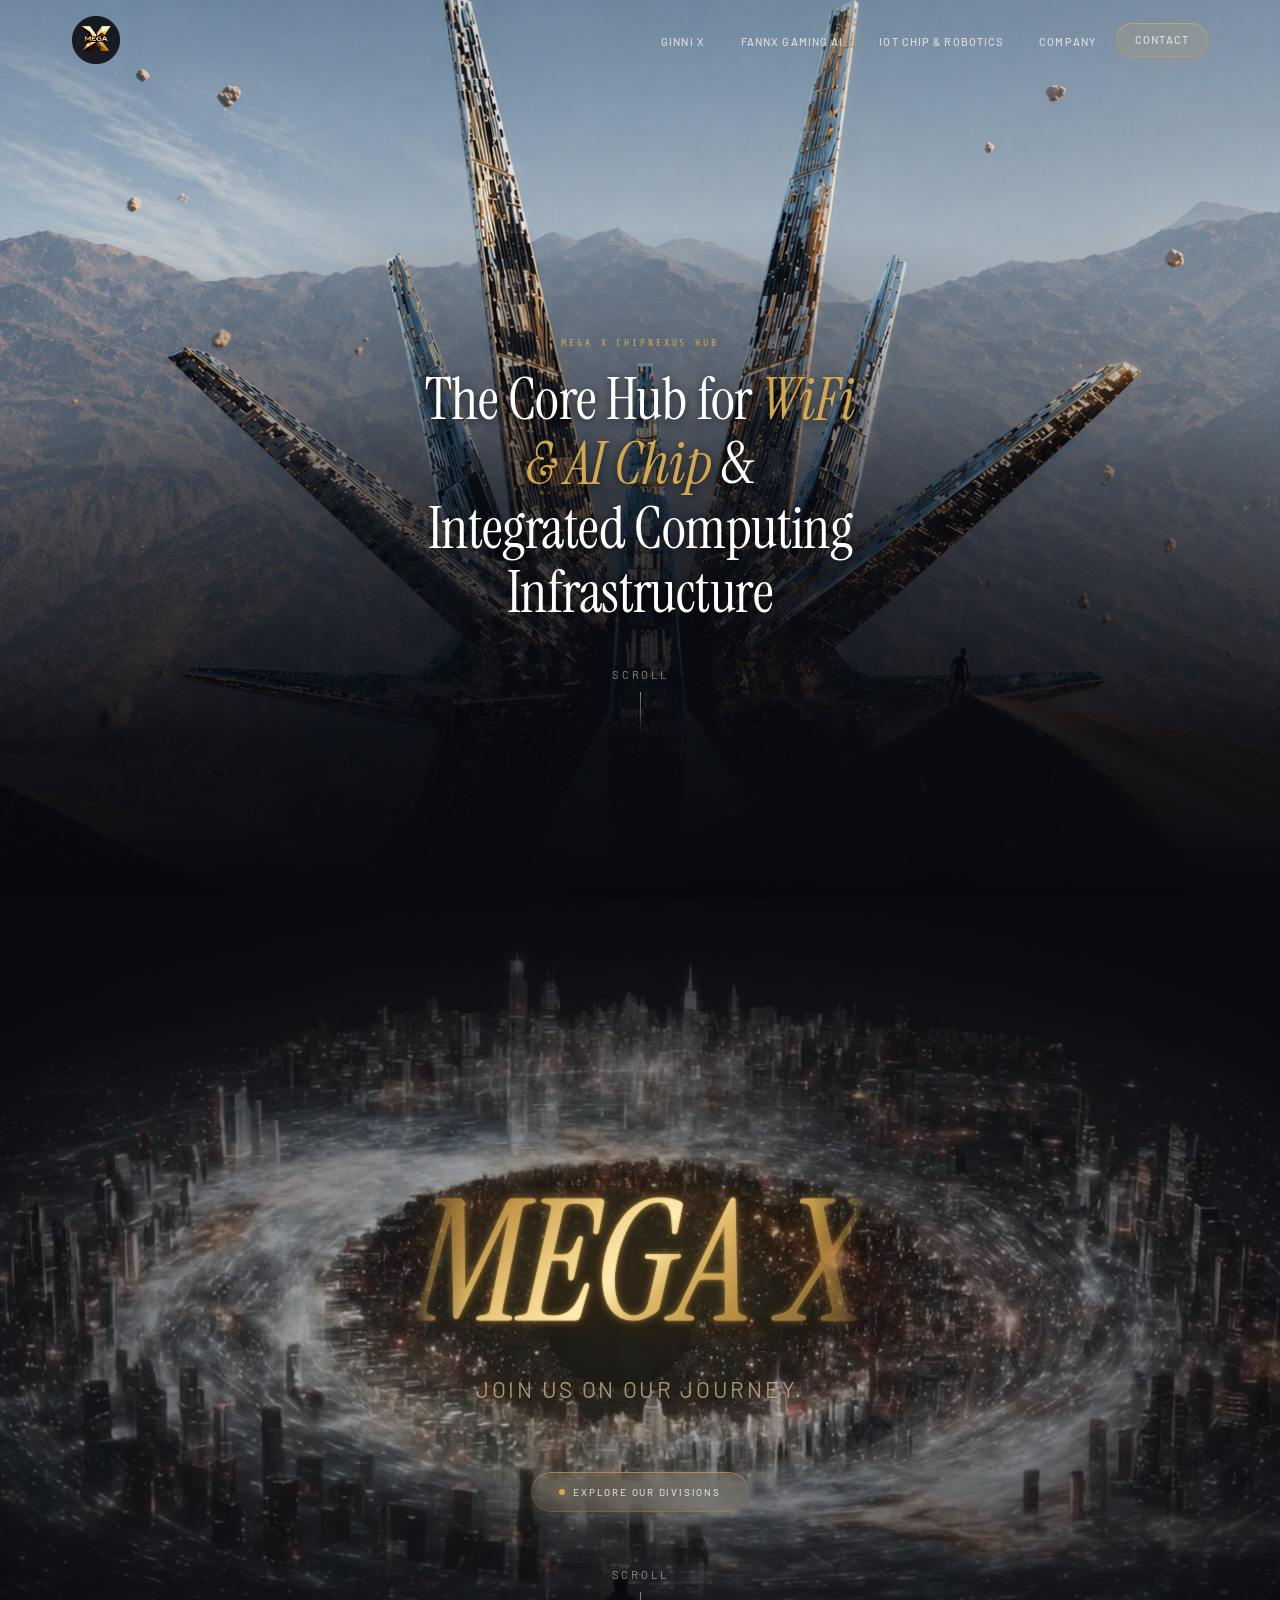
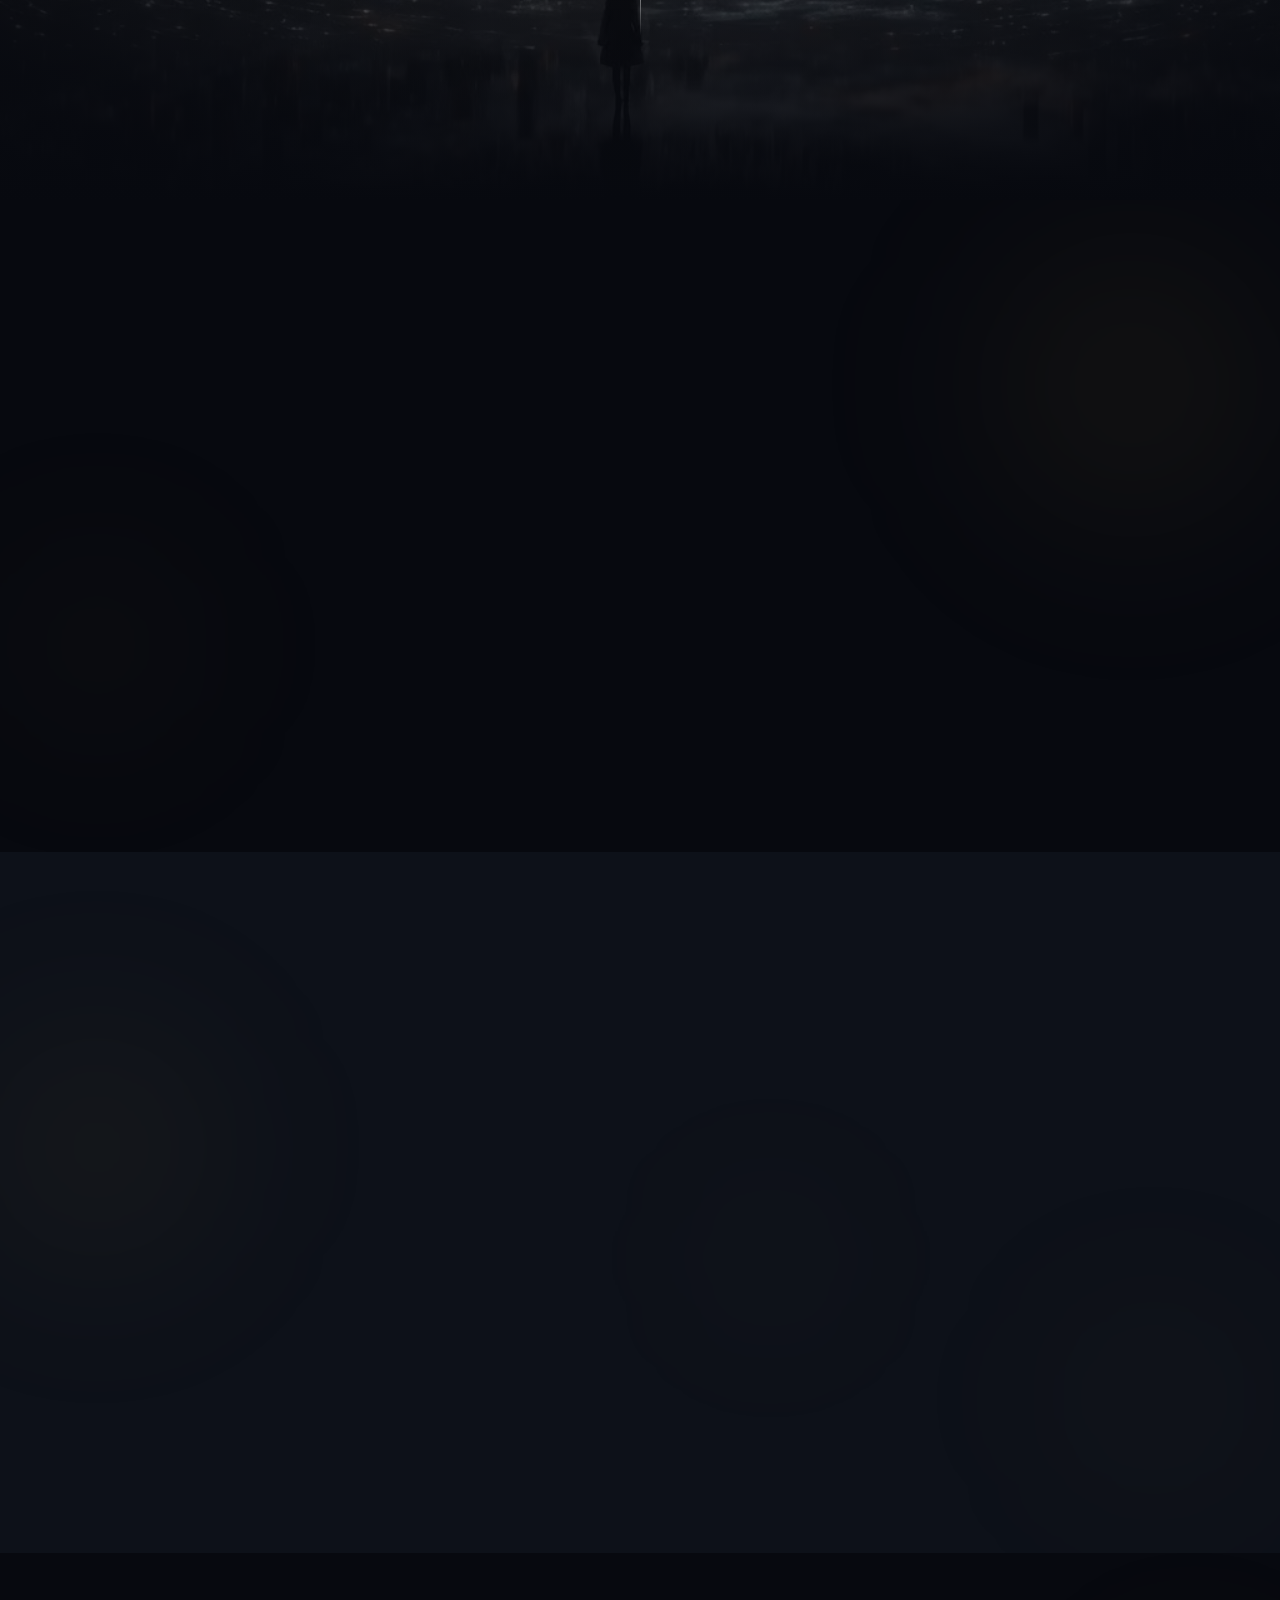
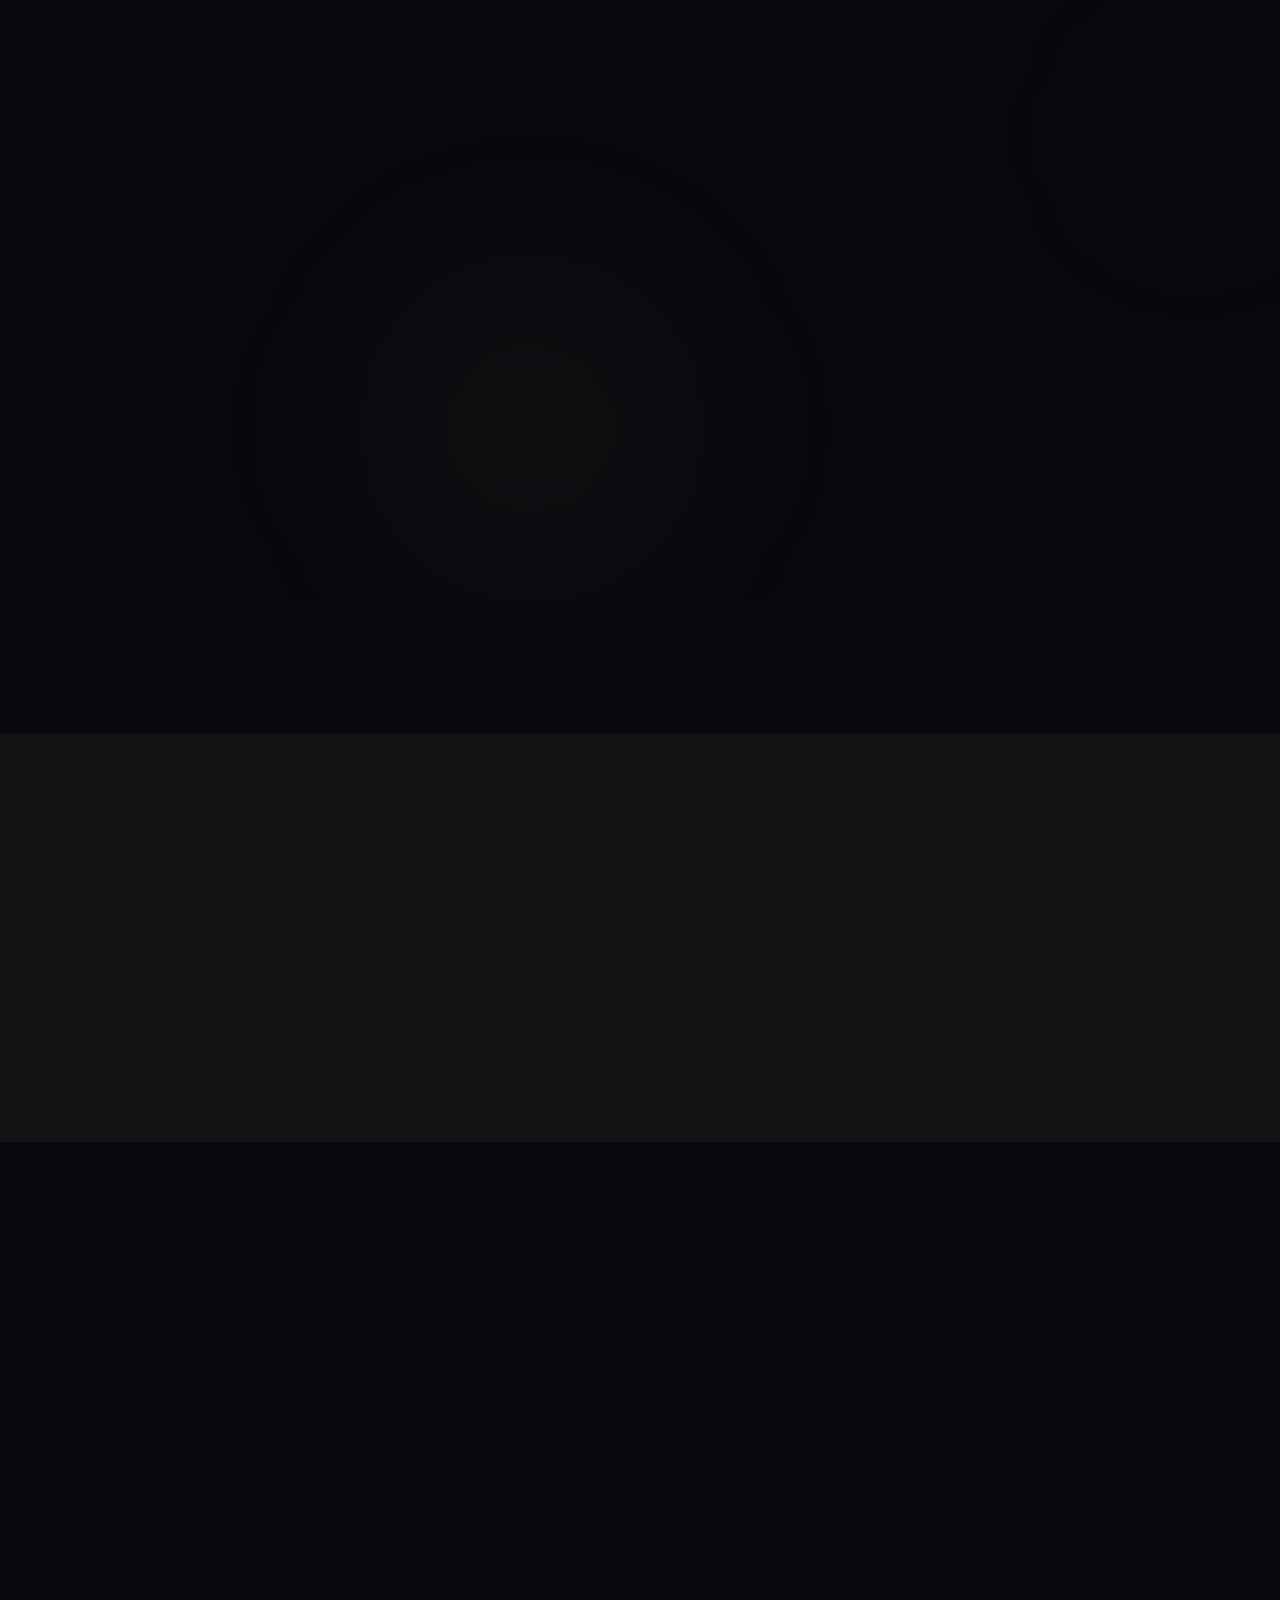
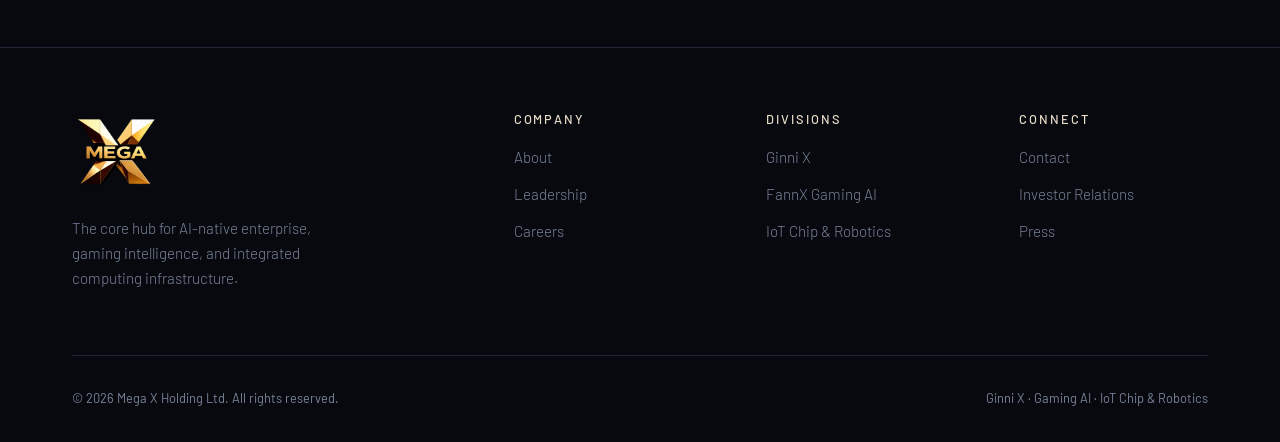
==== commit 863151af: "logo change" ====
--- a/index.html
+++ b/index.html
@@ -415,7 +415,7 @@
 
     /* Home nav: inherits liquid glass from components.css */
     .home-nav.scrolled {
-      background: rgba(7, 9, 15, 0.25) !important;
+      background: none !important;
     }
 
     /* Glass pillar cards */
@@ -1030,7 +1030,7 @@
 
   <nav class="nav home-nav" aria-label="Main navigation">
     <div class="container nav-inner">
-      <a href="index.html" class="nav-logo" aria-label="Mega X Holding home"><img src="assets/mega_x_holdings_hybrid.svg" alt="Mega X" height="68"></a>
+      <a href="index.html" class="nav-logo" aria-label="Mega X Holding home"><img src="assets/MegaX_logo2_circle.png" alt="Mega X" height="48"></a>
       <ul class="nav-links">
         <li><a href="ginni-x.html">Ginni X</a></li>
         <li><a href="fann-gaming-ai.html">FannX Gaming AI</a></li>
@@ -1193,7 +1193,7 @@
   <footer>
     <div class="container">
       <div class="footer-grid">
-        <div class="footer-brand"><a href="index.html" class="nav-logo" aria-label="Mega X Holding home"><img src="assets/mega_x_holdings_hybrid.svg" alt="Mega X" height="88"></a><p>The core hub for AI-native enterprise, gaming intelligence, and integrated computing infrastructure.</p></div>
+        <div class="footer-brand"><a href="index.html" class="nav-logo" aria-label="Mega X Holding home"><img src="assets/MegaX_logo2.png" alt="Mega X" height="88"></a><p>The core hub for AI-native enterprise, gaming intelligence, and integrated computing infrastructure.</p></div>
         <div class="footer-col"><h5>Company</h5><ul><li><a href="about.html">About</a></li><li><a href="about.html#leadership">Leadership</a></li><li><a href="about.html#careers">Careers</a></li></ul></div>
         <div class="footer-col"><h5>Divisions</h5><ul><li><a href="ginni-x.html">Ginni X</a></li><li><a href="fann-gaming-ai.html">FannX Gaming AI</a></li><li><a href="wifi-iot-chips.html">IoT Chip & Robotics</a></li></ul></div>
         <div class="footer-col"><h5>Connect</h5><ul><li><a href="contact.html">Contact</a></li><li><a href="contact.html">Investor Relations</a></li><li><a href="contact.html">Press</a></li></ul></div>
--- a/styles/bundle.min.css
+++ b/styles/bundle.min.css
@@ -1 +1,1136 @@
-:root { /* Typography — Unified: Instrument Serif + Barlow */ --font-display: 'Instrument Serif', serif; --font-body: 'Barlow', sans-serif; --font-mono: 'Share Tech Mono', monospace; /* Type scale */ --text-xs: clamp(0.7rem, 0.65rem + 0.25vw, 0.8rem); --text-sm: clamp(0.8rem, 0.75rem + 0.3vw, 0.95rem); --text-base: clamp(0.95rem, 0.85rem + 0.5vw, 1.1rem); --text-lg: clamp(1.15rem, 0.95rem + 0.9vw, 1.45rem); --text-xl: clamp(1.4rem, 1.1rem + 1.4vw, 2rem); --text-2xl: clamp(1.8rem, 1.3rem + 2.5vw, 3rem); --text-3xl: clamp(2.4rem, 1.6rem + 3.5vw, 4.2rem); --text-hero: clamp(2.8rem, 1.8rem + 5vw, 6.5rem); /* Colors — Unified Mega X palette */ --color-bg: #07090F; --color-surface: #0D1119; --color-surface-2: #151B28; --color-surface-3: #1E2838; --color-hover: #1E2838; /* Text */ --color-text: #E8DCC8; --color-heading: #E8DCC8; --color-text-muted: #788498; --color-text-body: #788498; /* Primary gold */ --color-primary: #D4A84E; --color-primary-dim: #8A6A18; --color-primary-muted: #2A2010; --color-accent: #E8C05A; --color-accent-2: #F5DFA0; --color-gold: #D4A84E; --color-gold-20: rgba(212, 168, 78, 0.2); /* Division tints */ --color-wifi: #D4A84E; --color-ai: #B8B0C8; --color-ai-dim: #4B4A5F; --color-fusion: #E8884A; --color-fusion-dim: #4A2610; /* Borders & UI */ --color-border: rgba(212, 170, 76, 0.1); --color-border-solid: #2A2438; --color-glow: rgba(212, 170, 76, 0.12); /* Spark colors */ --color-spark-mint: #50E8C0; --color-spark-blue: #70A0FF; --color-spark-flare: #F0B050; /* Spacing */ --space-xs: 0.25rem; --space-sm: 0.5rem; --space-md: 1rem; --space-lg: 2rem; --space-xl: 4rem; --space-2xl: 8rem; /* Layout */ --max-width: 1200px; --border-radius: 2px; --border-radius-lg: 6px; --radius-glass: 20px; --radius-pill: 9999px; /* Transitions */ --ease-out: cubic-bezier(0.22, 1, 0.36, 1); --ease-in-out: cubic-bezier(0.65, 0, 0.35, 1); /* Glass tokens */ --glass-bg: rgba(255, 255, 255, 0.02); --glass-bg-hover: rgba(255, 255, 255, 0.045); --glass-blur: blur(16px) saturate(1.4); --glass-border-light: rgba(255, 255, 255, 0.1); --glass-border-dim: rgba(255, 255, 255, 0.04); --glass-shadow: 0 8px 32px rgba(0, 0, 0, 0.3); } /* Reset */ *, *::before, *::after { margin: 0; padding: 0; box-sizing: border-box; } html { scroll-behavior: smooth; -webkit-font-smoothing: antialiased; -moz-osx-font-smoothing: grayscale; } body { font-family: var(--font-body); font-weight: 300; font-size: var(--text-base); line-height: 1.65; color: var(--color-text); background-color: var(--color-bg); overflow-x: hidden; } a { color: var(--color-primary); text-decoration: none; transition: color 0.3s var(--ease-out); } a:hover { color: var(--color-text); } img { max-width: 100%; display: block; } h1, h2, h3, h4, h5, h6 { font-family: var(--font-display); font-weight: 400; line-height: 1.1; letter-spacing: -0.01em; color: var(--color-text); } h1 { font-size: var(--text-hero); } h2 { font-size: var(--text-3xl); } h3 { font-size: var(--text-2xl); } h4 { font-size: var(--text-xl); } p { max-width: 65ch; } ::selection { background: var(--color-primary); color: var(--color-bg); } /* Scrollbar */ ::-webkit-scrollbar { width: 6px; } ::-webkit-scrollbar-track { background: var(--color-bg); } ::-webkit-scrollbar-thumb { background: var(--color-primary-dim); border-radius: 3px; } /* Focus */ :focus-visible { outline: 2px solid var(--color-primary); outline-offset: 3px; } /* Skip link */ .skip-link { position: absolute; top: -100%; left: var(--space-md); background: var(--color-primary); color: var(--color-bg); padding: var(--space-sm) var(--space-md); z-index: 1000; font-weight: 600; border-radius: var(--border-radius); } .skip-link:focus { top: var(--space-md); } /* Container */ .container { width: 100%; max-width: var(--max-width); margin: 0 auto; padding: 0 var(--space-lg); } /* Section base */ section { padding: var(--space-2xl) 0; position: relative; } /* Label / Overline */ .overline { font-family: var(--font-body); font-size: var(--text-xs); font-weight: 500; text-transform: uppercase; letter-spacing: 0.2em; color: var(--color-primary); display: inline-flex; align-items: center; gap: var(--space-sm); } .overline::before { content: ''; width: 24px; height: 1px; background: var(--color-primary); } /* Muted paragraph */ .text-muted { color: var(--color-text-muted); } /* Mono text */ .mono { font-family: var(--font-mono); } /* Mobile container padding */ @media (max-width: 900px) { .container { padding: 0 clamp(1.25rem, 4vw, 2rem); } section { padding: var(--space-xl) 0; } } @media (max-width: 480px) { .container { padding: 0 1.25rem; } } @media print { body { background: #fff; color: #000; } .nav, .mobile-menu, footer { display: none; } section { page-break-inside: avoid; } } @media (prefers-reduced-motion: reduce) { *, *::before, *::after { animation-duration: 0.01ms !important; transition-duration: 0.01ms !important; animation-iteration-count: 1 !important; } } /* ========== LIQUID GLASS SYSTEM ========== */ /* Base glass mixin — applied via class */ .glass { background: var(--glass-bg); backdrop-filter: var(--glass-blur); -webkit-backdrop-filter: var(--glass-blur); border: none; box-shadow: inset 0 1px 1px var(--glass-border-light), inset 0 -0.5px 0.5px var(--glass-border-dim), var(--glass-shadow); position: relative; overflow: hidden; } .glass::before { content: ''; position: absolute; inset: 0; border-radius: inherit; padding: 1.2px; background: linear-gradient(180deg, rgba(255,255,255,0.35) 0%, rgba(255,255,255,0.1) 20%, rgba(255,255,255,0) 45%, rgba(255,255,255,0) 60%, rgba(255,255,255,0.04) 80%, rgba(255,255,255,0.12) 100% ); -webkit-mask: linear-gradient(#fff 0 0) content-box, linear-gradient(#fff 0 0); -webkit-mask-composite: xor; mask-composite: exclude; pointer-events: none; } .glass-dark { background: rgba(0, 0, 0, 0.3); backdrop-filter: blur(20px) saturate(1.3); -webkit-backdrop-filter: blur(20px) saturate(1.3); border: none; box-shadow: inset 0 1px 1px rgba(255, 255, 255, 0.08), inset 0 -0.5px 0.5px rgba(255, 255, 255, 0.02), 0 12px 40px rgba(0, 0, 0, 0.4); position: relative; overflow: hidden; } .glass-dark::before { content: ''; position: absolute; inset: 0; border-radius: inherit; padding: 1px; background: linear-gradient(180deg, rgba(255,255,255,0.15) 0%, rgba(255,255,255,0.04) 40%, rgba(255,255,255,0) 60%, rgba(255,255,255,0.08) 100% ); -webkit-mask: linear-gradient(#fff 0 0) content-box, linear-gradient(#fff 0 0); -webkit-mask-composite: xor; mask-composite: exclude; pointer-events: none; } /* Glass shape modifiers */ .glass-pill { border-radius: var(--radius-pill); } .glass-card { border-radius: var(--radius-glass); } .glass-rect { border-radius: 12px; } /* ========== NAVIGATION — Liquid Glass Bar ========== */ @keyframes navShimmer { 0% { transform: translateX(-100%) skewX(-15deg); } 100% { transform: translateX(200%) skewX(-15deg); } } @keyframes navGlowPulse { 0%, 100% { opacity: 0.5; } 50% { opacity: 1; } } /* ===== CAPSULE NAVIGATION — Liquid Glass ===== */ .nav { position: fixed; top: 0; left: 0; width: 100%; z-index: 100; padding: var(--space-md) 0; transition: all 0.6s var(--ease-out); } /* ---- Scrolled state: floating capsule pill ---- */ .nav.scrolled { padding: 12px 0; background: none; } .nav.scrolled .nav-inner { max-width: 900px; margin: 0 auto; background: rgba(7, 9, 15, 0.35); backdrop-filter: blur(32px) saturate(1.6) brightness(1.05); -webkit-backdrop-filter: blur(32px) saturate(1.6) brightness(1.05); border-radius: 9999px; padding: 8px 8px 8px 24px; box-shadow: inset 0 1px 1px rgba(255, 255, 255, 0.12), inset 0 -0.5px 0.5px rgba(255, 255, 255, 0.03), 0 8px 32px rgba(0, 0, 0, 0.4), 0 1px 3px rgba(0, 0, 0, 0.2); position: relative; overflow: hidden; } /* Capsule gradient border */ .nav.scrolled .nav-inner::before { content: ''; position: absolute; inset: 0; border-radius: inherit; padding: 1px; background: linear-gradient(180deg, rgba(255, 255, 255, 0.22) 0%, rgba(255, 255, 255, 0.06) 30%, rgba(255, 255, 255, 0) 50%, rgba(212, 168, 78, 0.08) 100% ); -webkit-mask: linear-gradient(#fff 0 0) content-box, linear-gradient(#fff 0 0); -webkit-mask-composite: xor; mask-composite: exclude; pointer-events: none; z-index: 0; } /* Shimmer sweep inside capsule */ .nav.scrolled .nav-inner::after { content: ''; position: absolute; top: 0; left: 0; width: 40%; height: 100%; border-radius: inherit; background: linear-gradient(90deg, transparent 0%, rgba(255, 255, 255, 0.03) 30%, rgba(255, 255, 255, 0.06) 50%, rgba(255, 255, 255, 0.03) 70%, transparent 100% ); pointer-events: none; z-index: 0; animation: navShimmer 8s ease-in-out infinite; } /* Bottom glow line — hidden in capsule mode */ .nav-glow-line { position: absolute; bottom: -1px; left: 8%; right: 8%; height: 1px; background: linear-gradient(90deg, transparent, rgba(212, 168, 78, 0.2) 30%, rgba(212, 168, 78, 0.35) 50%, rgba(212, 168, 78, 0.2) 70%, transparent ); pointer-events: none; opacity: 0; transition: opacity 0.6s var(--ease-out); animation: navGlowPulse 4s ease-in-out infinite; } .nav.scrolled .nav-glow-line { opacity: 0; } .nav-inner { display: flex; align-items: center; justify-content: space-between; position: relative; z-index: 1; transition: all 0.6s var(--ease-out); } .nav-logo { display: flex; align-items: center; gap: var(--space-sm); font-family: var(--font-display); font-weight: 400; font-size: var(--text-lg); color: var(--color-text); text-decoration: none; } /* Shrink logo in capsule mode */ .nav.scrolled .nav-logo img { height: 36px !important; transition: height 0.4s var(--ease-out); } .nav-links { display: flex; align-items: center; gap: 4px; list-style: none; } .nav-links a { font-family: var(--font-body); font-size: 11px; font-weight: 500; text-transform: uppercase; letter-spacing: 0.1em; color: rgba(255, 255, 255, 0.7); position: relative; padding: 8px 16px; border-radius: 9999px; transition: color 0.3s var(--ease-out), background 0.35s var(--ease-out), box-shadow 0.35s var(--ease-out); } /* Glass hover pill on nav links */ .nav-links a:hover { color: #fff; background: rgba(255, 255, 255, 0.08); box-shadow: inset 0 1px 0 rgba(255, 255, 255, 0.1), 0 2px 8px rgba(0, 0, 0, 0.15); } .nav-links a::after { display: none; /* Remove underline in capsule design */ } /* CTA button — gold glass pill */ .nav-links .btn-primary { background: rgba(212, 168, 78, 0.15); backdrop-filter: blur(10px); -webkit-backdrop-filter: blur(10px); border: none; border-radius: 9999px; padding: 8px 20px; box-shadow: inset 0 1px 0 rgba(255, 255, 255, 0.12), inset 0 0 0 1px rgba(212, 168, 78, 0.25), 0 4px 16px rgba(212, 168, 78, 0.1); transition: all 0.4s var(--ease-out); } .nav-links .btn-primary:hover { background: rgba(212, 168, 78, 0.25); box-shadow: inset 0 1px 0 rgba(255, 255, 255, 0.18), inset 0 0 0 1px rgba(212, 168, 78, 0.4), 0 8px 28px rgba(212, 168, 78, 0.2); transform: translateY(-1px); } .nav-links .btn-primary::after { display: none; } /* Hamburger */ .nav-toggle { display: none; flex-direction: column; gap: 5px; background: none; border: none; cursor: pointer; padding: var(--space-sm); z-index: 200; } .nav-toggle span { display: block; width: 24px; height: 2px; background: var(--color-text); transition: all 0.3s var(--ease-out); } .nav-toggle.active span:nth-child(1) { transform: rotate(45deg) translate(5px, 5px); } .nav-toggle.active span:nth-child(2) { opacity: 0; } .nav-toggle.active span:nth-child(3) { transform: rotate(-45deg) translate(5px, -5px); } /* Hero text always white */ .hero h1, .hero-sub, .page-hero h1, .page-hero .hero-content p, .page-hero p { color: #fff; } /* Mobile Menu — Glass Fullscreen */ .mobile-menu { display: none; position: fixed; inset: 0; background: rgba(5, 8, 15, 0.85); backdrop-filter: blur(40px) saturate(1.2); -webkit-backdrop-filter: blur(40px) saturate(1.2); z-index: 99; flex-direction: column; justify-content: center; align-items: center; gap: var(--space-xl); } .mobile-menu.active { display: flex; } .mobile-menu a { font-family: var(--font-display); font-size: var(--text-2xl); color: var(--color-text); } .mobile-menu a:hover { color: var(--color-primary); } /* Intermediate breakpoint: shrink nav links at medium screens */ @media (max-width: 1080px) { .nav-links { gap: var(--space-md); } .nav-links a { font-size: 0.65rem; padding: 5px 8px; letter-spacing: 0.08em; } .nav-links .btn-primary { padding: 0.4rem 0.9rem !important; } } @media (max-width: 900px) { .nav-links { display: none; } .nav-toggle { display: flex; } .nav-logo img { height: 52px; } .nav { padding: var(--space-sm) 0; } .mobile-menu a { font-size: var(--text-xl); } } /* ========== BUTTONS — Liquid Glass ========== */ .btn { display: inline-flex; align-items: center; gap: var(--space-sm); padding: 0.85rem 2rem; font-family: var(--font-body); font-size: var(--text-xs); font-weight: 500; text-transform: uppercase; letter-spacing: 0.15em; border: none; cursor: pointer; transition: all 0.4s var(--ease-out); text-decoration: none; position: relative; overflow: hidden; border-radius: var(--radius-pill); } /* Primary: Gold glass */ .btn-primary { background: rgba(212, 168, 78, 0.2); color: #fff; backdrop-filter: blur(12px); -webkit-backdrop-filter: blur(12px); box-shadow: inset 0 1px 1px rgba(255, 255, 255, 0.1), 0 4px 16px rgba(212, 168, 78, 0.15); } .btn-primary::before { content: ''; position: absolute; inset: 0; border-radius: inherit; padding: 1px; background: linear-gradient(180deg, rgba(212,168,78,0.5) 0%, rgba(212,168,78,0.1) 50%, rgba(212,168,78,0.25) 100% ); -webkit-mask: linear-gradient(#fff 0 0) content-box, linear-gradient(#fff 0 0); -webkit-mask-composite: xor; mask-composite: exclude; pointer-events: none; } .btn-primary:hover { background: rgba(212, 168, 78, 0.35); color: #fff; box-shadow: inset 0 1px 1px rgba(255, 255, 255, 0.15), 0 8px 32px rgba(212, 168, 78, 0.25); transform: translateY(-2px); } /* Outline: Ghost glass */ .btn-outline { background: rgba(255, 255, 255, 0.03); color: var(--color-text); backdrop-filter: blur(8px); -webkit-backdrop-filter: blur(8px); box-shadow: inset 0 1px 0 rgba(255, 255, 255, 0.06); } .btn-outline::before { content: ''; position: absolute; inset: 0; border-radius: inherit; padding: 1px; background: linear-gradient(180deg, rgba(255,255,255,0.15) 0%, rgba(255,255,255,0.04) 50%, rgba(255,255,255,0.08) 100% ); -webkit-mask: linear-gradient(#fff 0 0) content-box, linear-gradient(#fff 0 0); -webkit-mask-composite: xor; mask-composite: exclude; pointer-events: none; } .btn-outline:hover { background: rgba(255, 255, 255, 0.06); color: var(--color-primary); box-shadow: inset 0 1px 0 rgba(255, 255, 255, 0.1), 0 4px 20px rgba(0, 0, 0, 0.2); transform: translateY(-1px); } /* ========== CARDS — Liquid Glass ========== */ .card { background: var(--glass-bg); backdrop-filter: blur(12px) saturate(1.2); -webkit-backdrop-filter: blur(12px) saturate(1.2); border: none; border-radius: var(--radius-glass); padding: var(--space-xl); position: relative; overflow: hidden; box-shadow: inset 0 1px 0 rgba(255, 255, 255, 0.06), 0 4px 24px rgba(0, 0, 0, 0.2); transition: all 0.45s var(--ease-out); } .card::before { content: ''; position: absolute; inset: 0; border-radius: inherit; padding: 1px; background: linear-gradient(180deg, rgba(255,255,255,0.12) 0%, rgba(255,255,255,0.03) 40%, rgba(255,255,255,0) 60%, rgba(255,255,255,0.05) 100% ); -webkit-mask: linear-gradient(#fff 0 0) content-box, linear-gradient(#fff 0 0); -webkit-mask-composite: xor; mask-composite: exclude; pointer-events: none; transition: opacity 0.4s var(--ease-out); } .card:hover { background: var(--glass-bg-hover); box-shadow: inset 0 1px 0 rgba(255, 255, 255, 0.1), 0 8px 40px rgba(0, 0, 0, 0.3); transform: translateY(-4px); } .card:hover::before { background: linear-gradient(180deg, rgba(212,168,78,0.3) 0%, rgba(212,168,78,0.05) 40%, rgba(255,255,255,0) 60%, rgba(212,168,78,0.1) 100% ); } .card-number { font-family: var(--font-body); font-size: var(--text-xs); font-weight: 500; letter-spacing: 0.15em; color: var(--color-primary-dim); margin-bottom: var(--space-md); } .card h4 { margin-bottom: var(--space-md); } /* ========== STAT BLOCKS ========== */ .stat { text-align: left; } .stat-value { font-family: var(--font-display); font-size: var(--text-3xl); color: var(--color-primary); line-height: 1; margin-bottom: var(--space-xs); } .stat-label { font-family: var(--font-body); font-size: var(--text-xs); font-weight: 500; text-transform: uppercase; letter-spacing: 0.12em; color: var(--color-text-muted); } /* ========== PRODUCT CHIP TAG ========== */ .product-chip { display: inline-block; font-family: var(--font-body); font-size: 0.65rem; font-weight: 500; text-transform: uppercase; letter-spacing: 0.1em; padding: 5px 14px; border-radius: var(--radius-pill); background: rgba(212, 168, 78, 0.08); color: var(--color-primary); margin-bottom: var(--space-md); position: relative; overflow: hidden; } .product-chip::before { content: ''; position: absolute; inset: 0; border-radius: inherit; padding: 0.8px; background: linear-gradient(180deg, rgba(212,168,78,0.3) 0%, rgba(212,168,78,0.05) 100% ); -webkit-mask: linear-gradient(#fff 0 0) content-box, linear-gradient(#fff 0 0); -webkit-mask-composite: xor; mask-composite: exclude; pointer-events: none; } .product-asp { font-family: var(--font-display); font-size: var(--text-xl); color: var(--color-text); margin-top: var(--space-md); } .product-asp span { font-family: var(--font-body); font-size: var(--text-sm); font-weight: 300; color: var(--color-text-muted); } .product-meta { font-family: var(--font-body); font-size: var(--text-xs); font-weight: 400; color: var(--color-text-muted); margin-top: var(--space-sm); } .product-meta::before { content: ''; display: inline-block; width: 6px; height: 6px; background: var(--color-spark-mint); border-radius: 50%; margin-right: 0.6rem; vertical-align: middle; } /* ========== DIVIDERS ========== */ .divider { width: 100%; height: 1px; background: linear-gradient(90deg, transparent, rgba(212, 170, 76, 0.12), transparent); margin: var(--space-xl) 0; } /* ========== GRID PATTERN BG ========== */ .grid-bg { position: absolute; inset: 0; background-image: linear-gradient(var(--color-border) 1px, transparent 1px), linear-gradient(90deg, var(--color-border) 1px, transparent 1px); background-size: 80px 80px; mask-image: radial-gradient(ellipse 60% 50% at 50% 50%, black 20%, transparent 80%); -webkit-mask-image: radial-gradient(ellipse 60% 50% at 50% 50%, black 20%, transparent 80%); pointer-events: none; opacity: 0.4; } /* ========== FOOTER ========== */ footer { border-top: 1px solid var(--color-border-solid); padding: var(--space-xl) 0 var(--space-lg); background: var(--color-bg); } .footer-grid { display: grid; grid-template-columns: 2fr 1fr 1fr 1fr; gap: var(--space-xl); margin-bottom: var(--space-xl); } .footer-brand { display: flex; flex-direction: column; align-items: flex-start; text-align: left; } .footer-brand .nav-logo { display: inline-flex; justify-content: flex-start; margin: 0; } .footer-brand .nav-logo img { margin: 0; } .footer-brand p { color: var(--color-text-muted); font-size: var(--text-sm); margin-top: var(--space-md); max-width: 30ch; text-align: left; } .footer-col h5 { font-family: var(--font-body); font-size: var(--text-xs); font-weight: 500; text-transform: uppercase; letter-spacing: 0.15em; color: var(--color-text); margin-bottom: var(--space-md); } .footer-col ul { list-style: none; } .footer-col li { margin-bottom: var(--space-sm); } .footer-col a { font-size: var(--text-sm); color: var(--color-text-muted); } .footer-col a:hover { color: var(--color-primary); } .footer-bottom { display: flex; justify-content: space-between; align-items: center; padding-top: var(--space-lg); border-top: 1px solid var(--color-border-solid); font-family: var(--font-body); font-size: var(--text-xs); font-weight: 400; color: var(--color-text-muted); } @media (max-width: 768px) { .footer-grid { grid-template-columns: 1fr 1fr; gap: var(--space-lg); } .footer-bottom { flex-direction: column; gap: var(--space-md); text-align: center; } } @media (max-width: 480px) { .footer-grid { grid-template-columns: 1fr; } } /* ========== SCROLL-TO-TOP — Glass ========== */ .scroll-top { position: fixed; bottom: var(--space-lg); right: var(--space-lg); width: 44px; height: 44px; background: rgba(255, 255, 255, 0.03); backdrop-filter: blur(12px); -webkit-backdrop-filter: blur(12px); border: none; border-radius: 50%; color: var(--color-primary); display: flex; align-items: center; justify-content: center; cursor: pointer; opacity: 0; pointer-events: none; transition: all 0.35s var(--ease-out); z-index: 50; font-size: 1.2rem; box-shadow: inset 0 1px 0 rgba(255, 255, 255, 0.08), 0 4px 16px rgba(0, 0, 0, 0.25); } .scroll-top::before { content: ''; position: absolute; inset: 0; border-radius: inherit; padding: 1px; background: linear-gradient(180deg, rgba(255,255,255,0.15) 0%, rgba(255,255,255,0) 50%, rgba(255,255,255,0.05) 100% ); -webkit-mask: linear-gradient(#fff 0 0) content-box, linear-gradient(#fff 0 0); -webkit-mask-composite: xor; mask-composite: exclude; pointer-events: none; } .scroll-top.visible { opacity: 1; pointer-events: auto; } .scroll-top:hover { background: rgba(255, 255, 255, 0.06); box-shadow: inset 0 1px 0 rgba(255, 255, 255, 0.12), 0 8px 24px rgba(0, 0, 0, 0.3); transform: translateY(-2px); } /* Flex */ .flex { display: flex; } .flex-col { flex-direction: column; } .items-center { align-items: center; } .justify-center { justify-content: center; } .justify-between { justify-content: space-between; } .gap-sm { gap: var(--space-sm); } .gap-md { gap: var(--space-md); } .gap-lg { gap: var(--space-lg); } .gap-xl { gap: var(--space-xl); } /* Grid */ .grid { display: grid; } .grid-2 { grid-template-columns: repeat(2, 1fr); } .grid-3 { grid-template-columns: repeat(3, 1fr); } .grid-4 { grid-template-columns: repeat(4, 1fr); } @media (max-width: 768px) { .grid-2, .grid-3, .grid-4 { grid-template-columns: 1fr; } } @media (min-width: 769px) and (max-width: 1024px) { .grid-3, .grid-4 { grid-template-columns: repeat(2, 1fr); } } /* Spacing */ .mt-sm { margin-top: var(--space-sm); } .mt-md { margin-top: var(--space-md); } .mt-lg { margin-top: var(--space-lg); } .mt-xl { margin-top: var(--space-xl); } .mb-md { margin-bottom: var(--space-md); } .mb-lg { margin-bottom: var(--space-lg); } .mb-xl { margin-bottom: var(--space-xl); } /* Text */ .text-center { text-align: center; } .text-right { text-align: right; } /* Width */ .w-full { width: 100%; } .mx-auto { margin-left: auto; margin-right: auto; } /* Position */ .relative { position: relative; } .z-1 { z-index: 1; } /* ========== ENTRANCE ANIMATIONS ========== */ @keyframes fadeUp { from { opacity: 0; transform: translateY(30px); } to { opacity: 1; transform: translateY(0); } } @keyframes fadeIn { from { opacity: 0; } to { opacity: 1; } } @keyframes slideInLeft { from { opacity: 0; transform: translateX(-40px); } to { opacity: 1; transform: translateX(0); } } @keyframes slideInRight { from { opacity: 0; transform: translateX(40px); } to { opacity: 1; transform: translateX(0); } } @keyframes scaleIn { from { opacity: 0; transform: scale(0.92); } to { opacity: 1; transform: scale(1); } } @keyframes glowPulse { 0%, 100% { opacity: 0.4; } 50% { opacity: 1; } } @keyframes lineExpand { from { width: 0; } to { width: 100%; } } @keyframes countUp { from { opacity: 0; transform: translateY(10px); } to { opacity: 1; transform: translateY(0); } } /* Scroll-triggered reveal classes */ .reveal { opacity: 0; transform: translateY(30px); transition: opacity 0.8s var(--ease-out), transform 0.8s var(--ease-out); } .reveal.visible { opacity: 1; transform: translateY(0); } .reveal-left { opacity: 0; transform: translateX(-40px); transition: opacity 0.8s var(--ease-out), transform 0.8s var(--ease-out); } .reveal-left.visible { opacity: 1; transform: translateX(0); } .reveal-right { opacity: 0; transform: translateX(40px); transition: opacity 0.8s var(--ease-out), transform 0.8s var(--ease-out); } .reveal-right.visible { opacity: 1; transform: translateX(0); } .reveal-scale { opacity: 0; transform: scale(0.92); transition: opacity 0.8s var(--ease-out), transform 0.8s var(--ease-out); } .reveal-scale.visible { opacity: 1; transform: scale(1); } /* Stagger children */ .stagger > *:nth-child(1) { transition-delay: 0ms; } .stagger > *:nth-child(2) { transition-delay: 80ms; } .stagger > *:nth-child(3) { transition-delay: 160ms; } .stagger > *:nth-child(4) { transition-delay: 240ms; } .stagger > *:nth-child(5) { transition-delay: 320ms; } .stagger > *:nth-child(6) { transition-delay: 400ms; } /* Loading overlay */ .loader-overlay { position: fixed; inset: 0; background: var(--color-bg); z-index: 9999; display: flex; align-items: center; justify-content: center; transition: opacity 0.6s var(--ease-out); } .loader-overlay.hidden { opacity: 0; pointer-events: none; } .loader-bar { width: 60px; height: 2px; background: var(--color-surface-2); position: relative; overflow: hidden; } .loader-bar::after { content: ''; position: absolute; left: -60px; width: 60px; height: 100%; background: var(--color-primary); animation: loaderSlide 0.8s ease-in-out infinite; } @keyframes loaderSlide { to { left: 60px; } } /* Glow dot on hero */ .glow-orb { position: absolute; border-radius: 50%; filter: blur(80px); pointer-events: none; opacity: 0.3; } @media (prefers-reduced-motion: reduce) { .reveal, .reveal-left, .reveal-right, .reveal-scale { opacity: 1; transform: none; transition: none; } } +:root {
+  /* Typography — Unified: Instrument Serif + Barlow */
+  --font-display: 'Instrument Serif', serif;
+  --font-body: 'Barlow', sans-serif;
+  --font-mono: 'Share Tech Mono', monospace;
+
+  /* Type scale */
+  --text-xs: clamp(0.7rem, 0.65rem + 0.25vw, 0.8rem);
+  --text-sm: clamp(0.8rem, 0.75rem + 0.3vw, 0.95rem);
+  --text-base: clamp(0.95rem, 0.85rem + 0.5vw, 1.1rem);
+  --text-lg: clamp(1.15rem, 0.95rem + 0.9vw, 1.45rem);
+  --text-xl: clamp(1.4rem, 1.1rem + 1.4vw, 2rem);
+  --text-2xl: clamp(1.8rem, 1.3rem + 2.5vw, 3rem);
+  --text-3xl: clamp(2.4rem, 1.6rem + 3.5vw, 4.2rem);
+  --text-hero: clamp(2.8rem, 1.8rem + 5vw, 6.5rem);
+
+  /* Colors — Unified Mega X palette */
+  --color-bg: #07090F;
+  --color-surface: #0D1119;
+  --color-surface-2: #151B28;
+  --color-surface-3: #1E2838;
+  --color-hover: #1E2838;
+
+  /* Text */
+  --color-text: #E8DCC8;
+  --color-heading: #E8DCC8;
+  --color-text-muted: #788498;
+  --color-text-body: #788498;
+
+  /* Primary gold */
+  --color-primary: #D4A84E;
+  --color-primary-dim: #8A6A18;
+  --color-primary-muted: #2A2010;
+  --color-accent: #E8C05A;
+  --color-accent-2: #F5DFA0;
+  --color-gold: #D4A84E;
+  --color-gold-20: rgba(212, 168, 78, 0.2);
+
+  /* Division tints */
+  --color-wifi: #D4A84E;
+  --color-ai: #B8B0C8;
+  --color-ai-dim: #4B4A5F;
+  --color-fusion: #E8884A;
+  --color-fusion-dim: #4A2610;
+
+  /* Borders & UI */
+  --color-border: rgba(212, 170, 76, 0.1);
+  --color-border-solid: #2A2438;
+  --color-glow: rgba(212, 170, 76, 0.12);
+
+  /* Spark colors */
+  --color-spark-mint: #50E8C0;
+  --color-spark-blue: #70A0FF;
+  --color-spark-flare: #F0B050;
+
+  /* Spacing */
+  --space-xs: 0.25rem;
+  --space-sm: 0.5rem;
+  --space-md: 1rem;
+  --space-lg: 2rem;
+  --space-xl: 4rem;
+  --space-2xl: 8rem;
+
+  /* Layout */
+  --max-width: 1200px;
+  --border-radius: 2px;
+  --border-radius-lg: 6px;
+  --radius-glass: 20px;
+  --radius-pill: 9999px;
+
+  /* Transitions */
+  --ease-out: cubic-bezier(0.22, 1, 0.36, 1);
+  --ease-in-out: cubic-bezier(0.65, 0, 0.35, 1);
+
+  /* Glass tokens */
+  --glass-bg: rgba(255, 255, 255, 0.02);
+  --glass-bg-hover: rgba(255, 255, 255, 0.045);
+  --glass-blur: blur(16px) saturate(1.4);
+  --glass-border-light: rgba(255, 255, 255, 0.1);
+  --glass-border-dim: rgba(255, 255, 255, 0.04);
+  --glass-shadow: 0 8px 32px rgba(0, 0, 0, 0.3);
+}
+/* Reset */
+*, *::before, *::after {
+  margin: 0;
+  padding: 0;
+  box-sizing: border-box;
+}
+
+html {
+  scroll-behavior: smooth;
+  -webkit-font-smoothing: antialiased;
+  -moz-osx-font-smoothing: grayscale;
+}
+
+body {
+  font-family: var(--font-body);
+  font-weight: 300;
+  font-size: var(--text-base);
+  line-height: 1.65;
+  color: var(--color-text);
+  background-color: var(--color-bg);
+  overflow-x: hidden;
+}
+
+a {
+  color: var(--color-primary);
+  text-decoration: none;
+  transition: color 0.3s var(--ease-out);
+}
+a:hover { color: var(--color-text); }
+
+img {
+  max-width: 100%;
+  display: block;
+}
+
+h1, h2, h3, h4, h5, h6 {
+  font-family: var(--font-display);
+  font-weight: 400;
+  line-height: 1.1;
+  letter-spacing: -0.01em;
+  color: var(--color-text);
+}
+
+h1 { font-size: var(--text-hero); }
+h2 { font-size: var(--text-3xl); }
+h3 { font-size: var(--text-2xl); }
+h4 { font-size: var(--text-xl); }
+
+p { max-width: 65ch; }
+
+::selection {
+  background: var(--color-primary);
+  color: var(--color-bg);
+}
+
+/* Scrollbar */
+::-webkit-scrollbar { width: 6px; }
+::-webkit-scrollbar-track { background: var(--color-bg); }
+::-webkit-scrollbar-thumb { background: var(--color-primary-dim); border-radius: 3px; }
+
+/* Focus */
+:focus-visible {
+  outline: 2px solid var(--color-primary);
+  outline-offset: 3px;
+}
+
+/* Skip link */
+.skip-link {
+  position: absolute;
+  top: -100%;
+  left: var(--space-md);
+  background: var(--color-primary);
+  color: var(--color-bg);
+  padding: var(--space-sm) var(--space-md);
+  z-index: 1000;
+  font-weight: 600;
+  border-radius: var(--border-radius);
+}
+.skip-link:focus {
+  top: var(--space-md);
+}
+
+/* Container */
+.container {
+  width: 100%;
+  max-width: var(--max-width);
+  margin: 0 auto;
+  padding: 0 var(--space-lg);
+}
+
+/* Section base */
+section {
+  padding: var(--space-2xl) 0;
+  position: relative;
+}
+
+/* Label / Overline */
+.overline {
+  font-family: var(--font-body);
+  font-size: var(--text-xs);
+  font-weight: 500;
+  text-transform: uppercase;
+  letter-spacing: 0.2em;
+  color: var(--color-primary);
+  display: inline-flex;
+  align-items: center;
+  gap: var(--space-sm);
+}
+.overline::before {
+  content: '';
+  width: 24px;
+  height: 1px;
+  background: var(--color-primary);
+}
+
+/* Muted paragraph */
+.text-muted { color: var(--color-text-muted); }
+
+/* Mono text */
+.mono { font-family: var(--font-mono); }
+
+/* Mobile container padding */
+@media (max-width: 900px) {
+  .container {
+    padding: 0 clamp(1.25rem, 4vw, 2rem);
+  }
+  section {
+    padding: var(--space-xl) 0;
+  }
+}
+@media (max-width: 480px) {
+  .container {
+    padding: 0 1.25rem;
+  }
+}
+
+@media print {
+  body { background: #fff; color: #000; }
+  .nav, .mobile-menu, footer { display: none; }
+  section { page-break-inside: avoid; }
+}
+
+@media (prefers-reduced-motion: reduce) {
+  *, *::before, *::after {
+    animation-duration: 0.01ms !important;
+    transition-duration: 0.01ms !important;
+    animation-iteration-count: 1 !important;
+  }
+}
+/* ========== LIQUID GLASS SYSTEM ========== */
+
+/* Base glass mixin — applied via class */
+.glass {
+  background: var(--glass-bg);
+  backdrop-filter: var(--glass-blur);
+  -webkit-backdrop-filter: var(--glass-blur);
+  border: none;
+  box-shadow:
+    inset 0 1px 1px var(--glass-border-light),
+    inset 0 -0.5px 0.5px var(--glass-border-dim),
+    var(--glass-shadow);
+  position: relative;
+  overflow: hidden;
+}
+.glass::before {
+  content: '';
+  position: absolute;
+  inset: 0;
+  border-radius: inherit;
+  padding: 1.2px;
+  background: linear-gradient(180deg,
+    rgba(255,255,255,0.35) 0%,
+    rgba(255,255,255,0.1) 20%,
+    rgba(255,255,255,0) 45%,
+    rgba(255,255,255,0) 60%,
+    rgba(255,255,255,0.04) 80%,
+    rgba(255,255,255,0.12) 100%
+  );
+  -webkit-mask: linear-gradient(#fff 0 0) content-box, linear-gradient(#fff 0 0);
+  -webkit-mask-composite: xor;
+  mask-composite: exclude;
+  pointer-events: none;
+}
+
+.glass-dark {
+  background: rgba(0, 0, 0, 0.3);
+  backdrop-filter: blur(20px) saturate(1.3);
+  -webkit-backdrop-filter: blur(20px) saturate(1.3);
+  border: none;
+  box-shadow:
+    inset 0 1px 1px rgba(255, 255, 255, 0.08),
+    inset 0 -0.5px 0.5px rgba(255, 255, 255, 0.02),
+    0 12px 40px rgba(0, 0, 0, 0.4);
+  position: relative;
+  overflow: hidden;
+}
+.glass-dark::before {
+  content: '';
+  position: absolute;
+  inset: 0;
+  border-radius: inherit;
+  padding: 1px;
+  background: linear-gradient(180deg,
+    rgba(255,255,255,0.15) 0%,
+    rgba(255,255,255,0.04) 40%,
+    rgba(255,255,255,0) 60%,
+    rgba(255,255,255,0.08) 100%
+  );
+  -webkit-mask: linear-gradient(#fff 0 0) content-box, linear-gradient(#fff 0 0);
+  -webkit-mask-composite: xor;
+  mask-composite: exclude;
+  pointer-events: none;
+}
+
+/* Glass shape modifiers */
+.glass-pill { border-radius: var(--radius-pill); }
+.glass-card { border-radius: var(--radius-glass); }
+.glass-rect { border-radius: 12px; }
+
+
+/* ========== NAVIGATION — Liquid Glass Bar ========== */
+@keyframes navShimmer {
+  0% { transform: translateX(-100%) skewX(-15deg); }
+  100% { transform: translateX(200%) skewX(-15deg); }
+}
+@keyframes navGlowPulse {
+  0%, 100% { opacity: 0.5; }
+  50% { opacity: 1; }
+}
+
+/* ===== CAPSULE NAVIGATION — Liquid Glass ===== */
+.nav {
+  position: fixed;
+  top: 0;
+  left: 0;
+  width: 100%;
+  z-index: 100;
+  padding: var(--space-md) 0;
+  transition: all 0.6s var(--ease-out);
+}
+
+/* ---- Scrolled state: floating capsule pill ---- */
+.nav.scrolled {
+  padding: 12px 0;
+  background: none;
+}
+.nav.scrolled .nav-inner {
+  max-width: 900px;
+  margin: 0 auto;
+  background: rgba(7, 9, 15, 0.35);
+  backdrop-filter: blur(32px) saturate(1.6) brightness(1.05);
+  -webkit-backdrop-filter: blur(32px) saturate(1.6) brightness(1.05);
+  border-radius: 9999px;
+  padding: 8px 8px 8px 24px;
+  box-shadow:
+    inset 0 1px 1px rgba(255, 255, 255, 0.12),
+    inset 0 -0.5px 0.5px rgba(255, 255, 255, 0.03),
+    0 8px 32px rgba(0, 0, 0, 0.4),
+    0 1px 3px rgba(0, 0, 0, 0.2);
+  position: relative;
+  overflow: hidden;
+}
+/* Capsule gradient border */
+.nav.scrolled .nav-inner::before {
+  content: '';
+  position: absolute;
+  inset: 0;
+  border-radius: inherit;
+  padding: 1px;
+  background: linear-gradient(180deg,
+    rgba(255, 255, 255, 0.22) 0%,
+    rgba(255, 255, 255, 0.06) 30%,
+    rgba(255, 255, 255, 0) 50%,
+    rgba(212, 168, 78, 0.08) 100%
+  );
+  -webkit-mask: linear-gradient(#fff 0 0) content-box, linear-gradient(#fff 0 0);
+  -webkit-mask-composite: xor;
+  mask-composite: exclude;
+  pointer-events: none;
+  z-index: 0;
+}
+/* Shimmer sweep inside capsule */
+.nav.scrolled .nav-inner::after {
+  content: '';
+  position: absolute;
+  top: 0;
+  left: 0;
+  width: 40%;
+  height: 100%;
+  border-radius: inherit;
+  background: linear-gradient(90deg,
+    transparent 0%,
+    rgba(255, 255, 255, 0.03) 30%,
+    rgba(255, 255, 255, 0.06) 50%,
+    rgba(255, 255, 255, 0.03) 70%,
+    transparent 100%
+  );
+  pointer-events: none;
+  z-index: 0;
+  animation: navShimmer 8s ease-in-out infinite;
+}
+
+/* Bottom glow line — hidden in capsule mode */
+.nav-glow-line {
+  position: absolute;
+  bottom: -1px;
+  left: 8%;
+  right: 8%;
+  height: 1px;
+  background: linear-gradient(90deg,
+    transparent,
+    rgba(212, 168, 78, 0.2) 30%,
+    rgba(212, 168, 78, 0.35) 50%,
+    rgba(212, 168, 78, 0.2) 70%,
+    transparent
+  );
+  pointer-events: none;
+  opacity: 0;
+  transition: opacity 0.6s var(--ease-out);
+  animation: navGlowPulse 4s ease-in-out infinite;
+}
+.nav.scrolled .nav-glow-line {
+  opacity: 0;
+}
+
+.nav-inner {
+  display: flex;
+  align-items: center;
+  justify-content: space-between;
+  position: relative;
+  z-index: 1;
+  transition: all 0.6s var(--ease-out);
+}
+.nav-logo {
+  display: flex;
+  align-items: center;
+  gap: var(--space-sm);
+  font-family: var(--font-display);
+  font-weight: 400;
+  font-size: var(--text-lg);
+  color: var(--color-text);
+  text-decoration: none;
+}
+/* Shrink logo in capsule mode */
+.nav.scrolled .nav-logo img {
+  height: 36px !important;
+  transition: height 0.4s var(--ease-out);
+}
+.nav-links {
+  display: flex;
+  align-items: center;
+  gap: 4px;
+  list-style: none;
+}
+.nav-links a {
+  font-family: var(--font-body);
+  font-size: 11px;
+  font-weight: 500;
+  text-transform: uppercase;
+  letter-spacing: 0.1em;
+  color: rgba(255, 255, 255, 0.7);
+  position: relative;
+  padding: 8px 16px;
+  border-radius: 9999px;
+  transition: color 0.3s var(--ease-out), background 0.35s var(--ease-out), box-shadow 0.35s var(--ease-out);
+}
+/* Glass hover pill on nav links */
+.nav-links a:hover {
+  color: #fff;
+  background: rgba(255, 255, 255, 0.08);
+  box-shadow:
+    inset 0 1px 0 rgba(255, 255, 255, 0.1),
+    0 2px 8px rgba(0, 0, 0, 0.15);
+}
+.nav-links a::after {
+  display: none; /* Remove underline in capsule design */
+}
+
+/* CTA button — gold glass pill */
+.nav-links .btn-primary {
+  background: rgba(212, 168, 78, 0.15);
+  backdrop-filter: blur(10px);
+  -webkit-backdrop-filter: blur(10px);
+  border: none;
+  border-radius: 9999px;
+  padding: 8px 20px;
+  box-shadow:
+    inset 0 1px 0 rgba(255, 255, 255, 0.12),
+    inset 0 0 0 1px rgba(212, 168, 78, 0.25),
+    0 4px 16px rgba(212, 168, 78, 0.1);
+  transition: all 0.4s var(--ease-out);
+}
+.nav-links .btn-primary:hover {
+  background: rgba(212, 168, 78, 0.25);
+  box-shadow:
+    inset 0 1px 0 rgba(255, 255, 255, 0.18),
+    inset 0 0 0 1px rgba(212, 168, 78, 0.4),
+    0 8px 28px rgba(212, 168, 78, 0.2);
+  transform: translateY(-1px);
+}
+.nav-links .btn-primary::after { display: none; }
+
+/* Hamburger */
+.nav-toggle {
+  display: none;
+  flex-direction: column;
+  gap: 5px;
+  background: none;
+  border: none;
+  cursor: pointer;
+  padding: var(--space-sm);
+  z-index: 200;
+}
+.nav-toggle span {
+  display: block;
+  width: 24px;
+  height: 2px;
+  background: var(--color-text);
+  transition: all 0.3s var(--ease-out);
+}
+.nav-toggle.active span:nth-child(1) { transform: rotate(45deg) translate(5px, 5px); }
+.nav-toggle.active span:nth-child(2) { opacity: 0; }
+.nav-toggle.active span:nth-child(3) { transform: rotate(-45deg) translate(5px, -5px); }
+
+/* Hero text always white */
+.hero h1,
+.hero-sub,
+.page-hero h1,
+.page-hero .hero-content p,
+.page-hero p {
+  color: #fff;
+}
+
+/* Mobile Menu — Glass Fullscreen */
+.mobile-menu {
+  display: none;
+  position: fixed;
+  inset: 0;
+  background: rgba(5, 8, 15, 0.85);
+  backdrop-filter: blur(40px) saturate(1.2);
+  -webkit-backdrop-filter: blur(40px) saturate(1.2);
+  z-index: 99;
+  flex-direction: column;
+  justify-content: center;
+  align-items: center;
+  gap: var(--space-xl);
+}
+.mobile-menu.active { display: flex; }
+.mobile-menu a {
+  font-family: var(--font-display);
+  font-size: var(--text-xl);
+  font-weight: 400;
+  letter-spacing: 0.04em;
+  color: rgba(255,255,255,0.85);
+  padding: 14px 36px;
+  border-radius: 9999px;
+  background: rgba(255,255,255,0.04);
+  border: 1px solid rgba(255,255,255,0.08);
+  backdrop-filter: blur(12px);
+  -webkit-backdrop-filter: blur(12px);
+  transition: all 0.3s var(--ease-out);
+}
+.mobile-menu a:hover {
+  color: var(--color-primary);
+  background: rgba(212,168,78,0.1);
+  border-color: rgba(212,168,78,0.25);
+}
+
+/* Intermediate breakpoint: shrink nav links at medium screens */
+@media (max-width: 1080px) {
+  .nav-links {
+    gap: var(--space-md);
+  }
+  .nav-links a {
+    font-size: 0.65rem;
+    padding: 5px 8px;
+    letter-spacing: 0.08em;
+  }
+  .nav-links .btn-primary {
+    padding: 0.4rem 0.9rem !important;
+  }
+}
+
+@media (max-width: 900px) {
+  .nav-links { display: none; }
+  .nav-toggle { display: flex; }
+  .nav-logo img { height: 52px; }
+  .nav { padding: var(--space-sm) 0; }
+  .mobile-menu a {
+    font-size: var(--text-xl);
+  }
+}
+
+
+/* ========== BUTTONS — Liquid Glass ========== */
+.btn {
+  display: inline-flex;
+  align-items: center;
+  gap: var(--space-sm);
+  padding: 0.85rem 2rem;
+  font-family: var(--font-body);
+  font-size: var(--text-xs);
+  font-weight: 500;
+  text-transform: uppercase;
+  letter-spacing: 0.15em;
+  border: none;
+  cursor: pointer;
+  transition: all 0.4s var(--ease-out);
+  text-decoration: none;
+  position: relative;
+  overflow: hidden;
+  border-radius: var(--radius-pill);
+}
+
+/* Primary: Gold glass */
+.btn-primary {
+  background: rgba(212, 168, 78, 0.2);
+  color: #fff;
+  backdrop-filter: blur(12px);
+  -webkit-backdrop-filter: blur(12px);
+  box-shadow:
+    inset 0 1px 1px rgba(255, 255, 255, 0.1),
+    0 4px 16px rgba(212, 168, 78, 0.15);
+}
+.btn-primary::before {
+  content: '';
+  position: absolute;
+  inset: 0;
+  border-radius: inherit;
+  padding: 1px;
+  background: linear-gradient(180deg,
+    rgba(212,168,78,0.5) 0%,
+    rgba(212,168,78,0.1) 50%,
+    rgba(212,168,78,0.25) 100%
+  );
+  -webkit-mask: linear-gradient(#fff 0 0) content-box, linear-gradient(#fff 0 0);
+  -webkit-mask-composite: xor;
+  mask-composite: exclude;
+  pointer-events: none;
+}
+.btn-primary:hover {
+  background: rgba(212, 168, 78, 0.35);
+  color: #fff;
+  box-shadow:
+    inset 0 1px 1px rgba(255, 255, 255, 0.15),
+    0 8px 32px rgba(212, 168, 78, 0.25);
+  transform: translateY(-2px);
+}
+
+/* Outline: Ghost glass */
+.btn-outline {
+  background: rgba(255, 255, 255, 0.03);
+  color: var(--color-text);
+  backdrop-filter: blur(8px);
+  -webkit-backdrop-filter: blur(8px);
+  box-shadow:
+    inset 0 1px 0 rgba(255, 255, 255, 0.06);
+}
+.btn-outline::before {
+  content: '';
+  position: absolute;
+  inset: 0;
+  border-radius: inherit;
+  padding: 1px;
+  background: linear-gradient(180deg,
+    rgba(255,255,255,0.15) 0%,
+    rgba(255,255,255,0.04) 50%,
+    rgba(255,255,255,0.08) 100%
+  );
+  -webkit-mask: linear-gradient(#fff 0 0) content-box, linear-gradient(#fff 0 0);
+  -webkit-mask-composite: xor;
+  mask-composite: exclude;
+  pointer-events: none;
+}
+.btn-outline:hover {
+  background: rgba(255, 255, 255, 0.06);
+  color: var(--color-primary);
+  box-shadow:
+    inset 0 1px 0 rgba(255, 255, 255, 0.1),
+    0 4px 20px rgba(0, 0, 0, 0.2);
+  transform: translateY(-1px);
+}
+
+
+/* ========== CARDS — Liquid Glass ========== */
+.card {
+  background: var(--glass-bg);
+  backdrop-filter: blur(12px) saturate(1.2);
+  -webkit-backdrop-filter: blur(12px) saturate(1.2);
+  border: none;
+  border-radius: var(--radius-glass);
+  padding: var(--space-xl);
+  position: relative;
+  overflow: hidden;
+  box-shadow:
+    inset 0 1px 0 rgba(255, 255, 255, 0.06),
+    0 4px 24px rgba(0, 0, 0, 0.2);
+  transition: all 0.45s var(--ease-out);
+}
+.card::before {
+  content: '';
+  position: absolute;
+  inset: 0;
+  border-radius: inherit;
+  padding: 1px;
+  background: linear-gradient(180deg,
+    rgba(255,255,255,0.12) 0%,
+    rgba(255,255,255,0.03) 40%,
+    rgba(255,255,255,0) 60%,
+    rgba(255,255,255,0.05) 100%
+  );
+  -webkit-mask: linear-gradient(#fff 0 0) content-box, linear-gradient(#fff 0 0);
+  -webkit-mask-composite: xor;
+  mask-composite: exclude;
+  pointer-events: none;
+  transition: opacity 0.4s var(--ease-out);
+}
+.card:hover {
+  background: var(--glass-bg-hover);
+  box-shadow:
+    inset 0 1px 0 rgba(255, 255, 255, 0.1),
+    0 8px 40px rgba(0, 0, 0, 0.3);
+  transform: translateY(-4px);
+}
+.card:hover::before {
+  background: linear-gradient(180deg,
+    rgba(212,168,78,0.3) 0%,
+    rgba(212,168,78,0.05) 40%,
+    rgba(255,255,255,0) 60%,
+    rgba(212,168,78,0.1) 100%
+  );
+}
+
+.card-number {
+  font-family: var(--font-body);
+  font-size: var(--text-xs);
+  font-weight: 500;
+  letter-spacing: 0.15em;
+  color: var(--color-primary-dim);
+  margin-bottom: var(--space-md);
+}
+.card h4 { margin-bottom: var(--space-md); }
+
+
+/* ========== STAT BLOCKS ========== */
+.stat {
+  text-align: left;
+}
+.stat-value {
+  font-family: var(--font-display);
+  font-size: var(--text-3xl);
+  color: var(--color-primary);
+  line-height: 1;
+  margin-bottom: var(--space-xs);
+}
+.stat-label {
+  font-family: var(--font-body);
+  font-size: var(--text-xs);
+  font-weight: 500;
+  text-transform: uppercase;
+  letter-spacing: 0.12em;
+  color: var(--color-text-muted);
+}
+
+
+/* ========== PRODUCT CHIP TAG ========== */
+.product-chip {
+  display: inline-block;
+  font-family: var(--font-body);
+  font-size: 0.65rem;
+  font-weight: 500;
+  text-transform: uppercase;
+  letter-spacing: 0.1em;
+  padding: 5px 14px;
+  border-radius: var(--radius-pill);
+  background: rgba(212, 168, 78, 0.08);
+  color: var(--color-primary);
+  margin-bottom: var(--space-md);
+  position: relative;
+  overflow: hidden;
+}
+.product-chip::before {
+  content: '';
+  position: absolute;
+  inset: 0;
+  border-radius: inherit;
+  padding: 0.8px;
+  background: linear-gradient(180deg,
+    rgba(212,168,78,0.3) 0%,
+    rgba(212,168,78,0.05) 100%
+  );
+  -webkit-mask: linear-gradient(#fff 0 0) content-box, linear-gradient(#fff 0 0);
+  -webkit-mask-composite: xor;
+  mask-composite: exclude;
+  pointer-events: none;
+}
+
+.product-asp {
+  font-family: var(--font-display);
+  font-size: var(--text-xl);
+  color: var(--color-text);
+  margin-top: var(--space-md);
+}
+.product-asp span {
+  font-family: var(--font-body);
+  font-size: var(--text-sm);
+  font-weight: 300;
+  color: var(--color-text-muted);
+}
+.product-meta {
+  font-family: var(--font-body);
+  font-size: var(--text-xs);
+  font-weight: 400;
+  color: var(--color-text-muted);
+  margin-top: var(--space-sm);
+}
+.product-meta::before {
+  content: '';
+  display: inline-block;
+  width: 6px;
+  height: 6px;
+  background: var(--color-spark-mint);
+  border-radius: 50%;
+  margin-right: 0.6rem;
+  vertical-align: middle;
+}
+
+
+/* ========== DIVIDERS ========== */
+.divider {
+  width: 100%;
+  height: 1px;
+  background: linear-gradient(90deg, transparent, rgba(212, 170, 76, 0.12), transparent);
+  margin: var(--space-xl) 0;
+}
+
+
+/* ========== GRID PATTERN BG ========== */
+.grid-bg {
+  position: absolute;
+  inset: 0;
+  background-image:
+    linear-gradient(var(--color-border) 1px, transparent 1px),
+    linear-gradient(90deg, var(--color-border) 1px, transparent 1px);
+  background-size: 80px 80px;
+  mask-image: radial-gradient(ellipse 60% 50% at 50% 50%, black 20%, transparent 80%);
+  -webkit-mask-image: radial-gradient(ellipse 60% 50% at 50% 50%, black 20%, transparent 80%);
+  pointer-events: none;
+  opacity: 0.4;
+}
+
+
+/* ========== FOOTER ========== */
+footer {
+  border-top: 1px solid var(--color-border-solid);
+  padding: var(--space-xl) 0 var(--space-lg);
+  background: var(--color-bg);
+}
+.footer-grid {
+  display: grid;
+  grid-template-columns: 2fr 1fr 1fr 1fr;
+  gap: var(--space-xl);
+  margin-bottom: var(--space-xl);
+}
+.footer-brand {
+  display: flex;
+  flex-direction: column;
+  align-items: flex-start;
+  text-align: left;
+}
+.footer-brand .nav-logo {
+  display: inline-flex;
+  justify-content: flex-start;
+  margin: 0;
+}
+.footer-brand .nav-logo img {
+  margin: 0;
+}
+.footer-brand p {
+  color: var(--color-text-muted);
+  font-size: var(--text-sm);
+  margin-top: var(--space-md);
+  max-width: 30ch;
+  text-align: left;
+}
+.footer-col h5 {
+  font-family: var(--font-body);
+  font-size: var(--text-xs);
+  font-weight: 500;
+  text-transform: uppercase;
+  letter-spacing: 0.15em;
+  color: var(--color-text);
+  margin-bottom: var(--space-md);
+}
+.footer-col ul { list-style: none; }
+.footer-col li { margin-bottom: var(--space-sm); }
+.footer-col a {
+  font-size: var(--text-sm);
+  color: var(--color-text-muted);
+}
+.footer-col a:hover { color: var(--color-primary); }
+.footer-bottom {
+  display: flex;
+  justify-content: space-between;
+  align-items: center;
+  padding-top: var(--space-lg);
+  border-top: 1px solid var(--color-border-solid);
+  font-family: var(--font-body);
+  font-size: var(--text-xs);
+  font-weight: 400;
+  color: var(--color-text-muted);
+}
+
+@media (max-width: 768px) {
+  .footer-grid {
+    grid-template-columns: 1fr 1fr;
+    gap: var(--space-lg);
+  }
+  .footer-bottom {
+    flex-direction: column;
+    gap: var(--space-md);
+    text-align: center;
+  }
+}
+@media (max-width: 480px) {
+  .footer-grid { grid-template-columns: 1fr; }
+}
+
+
+/* ========== SCROLL-TO-TOP — Glass ========== */
+.scroll-top {
+  position: fixed;
+  bottom: var(--space-lg);
+  right: var(--space-lg);
+  width: 44px;
+  height: 44px;
+  background: rgba(255, 255, 255, 0.03);
+  backdrop-filter: blur(12px);
+  -webkit-backdrop-filter: blur(12px);
+  border: none;
+  border-radius: 50%;
+  color: var(--color-primary);
+  display: flex;
+  align-items: center;
+  justify-content: center;
+  cursor: pointer;
+  opacity: 0;
+  pointer-events: none;
+  transition: all 0.35s var(--ease-out);
+  z-index: 50;
+  font-size: 1.2rem;
+  box-shadow:
+    inset 0 1px 0 rgba(255, 255, 255, 0.08),
+    0 4px 16px rgba(0, 0, 0, 0.25);
+}
+.scroll-top::before {
+  content: '';
+  position: absolute;
+  inset: 0;
+  border-radius: inherit;
+  padding: 1px;
+  background: linear-gradient(180deg,
+    rgba(255,255,255,0.15) 0%,
+    rgba(255,255,255,0) 50%,
+    rgba(255,255,255,0.05) 100%
+  );
+  -webkit-mask: linear-gradient(#fff 0 0) content-box, linear-gradient(#fff 0 0);
+  -webkit-mask-composite: xor;
+  mask-composite: exclude;
+  pointer-events: none;
+}
+.scroll-top.visible { opacity: 1; pointer-events: auto; }
+.scroll-top:hover {
+  background: rgba(255, 255, 255, 0.06);
+  box-shadow:
+    inset 0 1px 0 rgba(255, 255, 255, 0.12),
+    0 8px 24px rgba(0, 0, 0, 0.3);
+  transform: translateY(-2px);
+}
+/* Flex */
+.flex { display: flex; }
+.flex-col { flex-direction: column; }
+.items-center { align-items: center; }
+.justify-center { justify-content: center; }
+.justify-between { justify-content: space-between; }
+.gap-sm { gap: var(--space-sm); }
+.gap-md { gap: var(--space-md); }
+.gap-lg { gap: var(--space-lg); }
+.gap-xl { gap: var(--space-xl); }
+
+/* Grid */
+.grid { display: grid; }
+.grid-2 { grid-template-columns: repeat(2, 1fr); }
+.grid-3 { grid-template-columns: repeat(3, 1fr); }
+.grid-4 { grid-template-columns: repeat(4, 1fr); }
+
+@media (max-width: 768px) {
+  .grid-2, .grid-3, .grid-4 { grid-template-columns: 1fr; }
+}
+@media (min-width: 769px) and (max-width: 1024px) {
+  .grid-3, .grid-4 { grid-template-columns: repeat(2, 1fr); }
+}
+
+/* Spacing */
+.mt-sm { margin-top: var(--space-sm); }
+.mt-md { margin-top: var(--space-md); }
+.mt-lg { margin-top: var(--space-lg); }
+.mt-xl { margin-top: var(--space-xl); }
+.mb-md { margin-bottom: var(--space-md); }
+.mb-lg { margin-bottom: var(--space-lg); }
+.mb-xl { margin-bottom: var(--space-xl); }
+
+/* Text */
+.text-center { text-align: center; }
+.text-right { text-align: right; }
+
+/* Width */
+.w-full { width: 100%; }
+.mx-auto { margin-left: auto; margin-right: auto; }
+
+/* Position */
+.relative { position: relative; }
+.z-1 { z-index: 1; }
+/* ========== ENTRANCE ANIMATIONS ========== */
+@keyframes fadeUp {
+  from { opacity: 0; transform: translateY(30px); }
+  to { opacity: 1; transform: translateY(0); }
+}
+@keyframes fadeIn {
+  from { opacity: 0; }
+  to { opacity: 1; }
+}
+@keyframes slideInLeft {
+  from { opacity: 0; transform: translateX(-40px); }
+  to { opacity: 1; transform: translateX(0); }
+}
+@keyframes slideInRight {
+  from { opacity: 0; transform: translateX(40px); }
+  to { opacity: 1; transform: translateX(0); }
+}
+@keyframes scaleIn {
+  from { opacity: 0; transform: scale(0.92); }
+  to { opacity: 1; transform: scale(1); }
+}
+@keyframes glowPulse {
+  0%, 100% { opacity: 0.4; }
+  50% { opacity: 1; }
+}
+@keyframes lineExpand {
+  from { width: 0; }
+  to { width: 100%; }
+}
+@keyframes countUp {
+  from { opacity: 0; transform: translateY(10px); }
+  to { opacity: 1; transform: translateY(0); }
+}
+
+/* Scroll-triggered reveal classes */
+.reveal {
+  opacity: 0;
+  transform: translateY(30px);
+  transition: opacity 0.8s var(--ease-out), transform 0.8s var(--ease-out);
+}
+.reveal.visible {
+  opacity: 1;
+  transform: translateY(0);
+}
+.reveal-left {
+  opacity: 0;
+  transform: translateX(-40px);
+  transition: opacity 0.8s var(--ease-out), transform 0.8s var(--ease-out);
+}
+.reveal-left.visible {
+  opacity: 1;
+  transform: translateX(0);
+}
+.reveal-right {
+  opacity: 0;
+  transform: translateX(40px);
+  transition: opacity 0.8s var(--ease-out), transform 0.8s var(--ease-out);
+}
+.reveal-right.visible {
+  opacity: 1;
+  transform: translateX(0);
+}
+.reveal-scale {
+  opacity: 0;
+  transform: scale(0.92);
+  transition: opacity 0.8s var(--ease-out), transform 0.8s var(--ease-out);
+}
+.reveal-scale.visible {
+  opacity: 1;
+  transform: scale(1);
+}
+
+/* Stagger children */
+.stagger > *:nth-child(1) { transition-delay: 0ms; }
+.stagger > *:nth-child(2) { transition-delay: 80ms; }
+.stagger > *:nth-child(3) { transition-delay: 160ms; }
+.stagger > *:nth-child(4) { transition-delay: 240ms; }
+.stagger > *:nth-child(5) { transition-delay: 320ms; }
+.stagger > *:nth-child(6) { transition-delay: 400ms; }
+
+/* Loading overlay */
+.loader-overlay {
+  position: fixed;
+  inset: 0;
+  background: var(--color-bg);
+  z-index: 9999;
+  display: flex;
+  align-items: center;
+  justify-content: center;
+  transition: opacity 0.6s var(--ease-out);
+}
+.loader-overlay.hidden {
+  opacity: 0;
+  pointer-events: none;
+}
+.loader-bar {
+  width: 60px;
+  height: 2px;
+  background: var(--color-surface-2);
+  position: relative;
+  overflow: hidden;
+}
+.loader-bar::after {
+  content: '';
+  position: absolute;
+  left: -60px;
+  width: 60px;
+  height: 100%;
+  background: var(--color-primary);
+  animation: loaderSlide 0.8s ease-in-out infinite;
+}
+@keyframes loaderSlide {
+  to { left: 60px; }
+}
+
+/* Glow dot on hero */
+.glow-orb {
+  position: absolute;
+  border-radius: 50%;
+  filter: blur(80px);
+  pointer-events: none;
+  opacity: 0.3;
+}
+
+@media (prefers-reduced-motion: reduce) {
+  .reveal, .reveal-left, .reveal-right, .reveal-scale {
+    opacity: 1;
+    transform: none;
+    transition: none;
+  }
+}
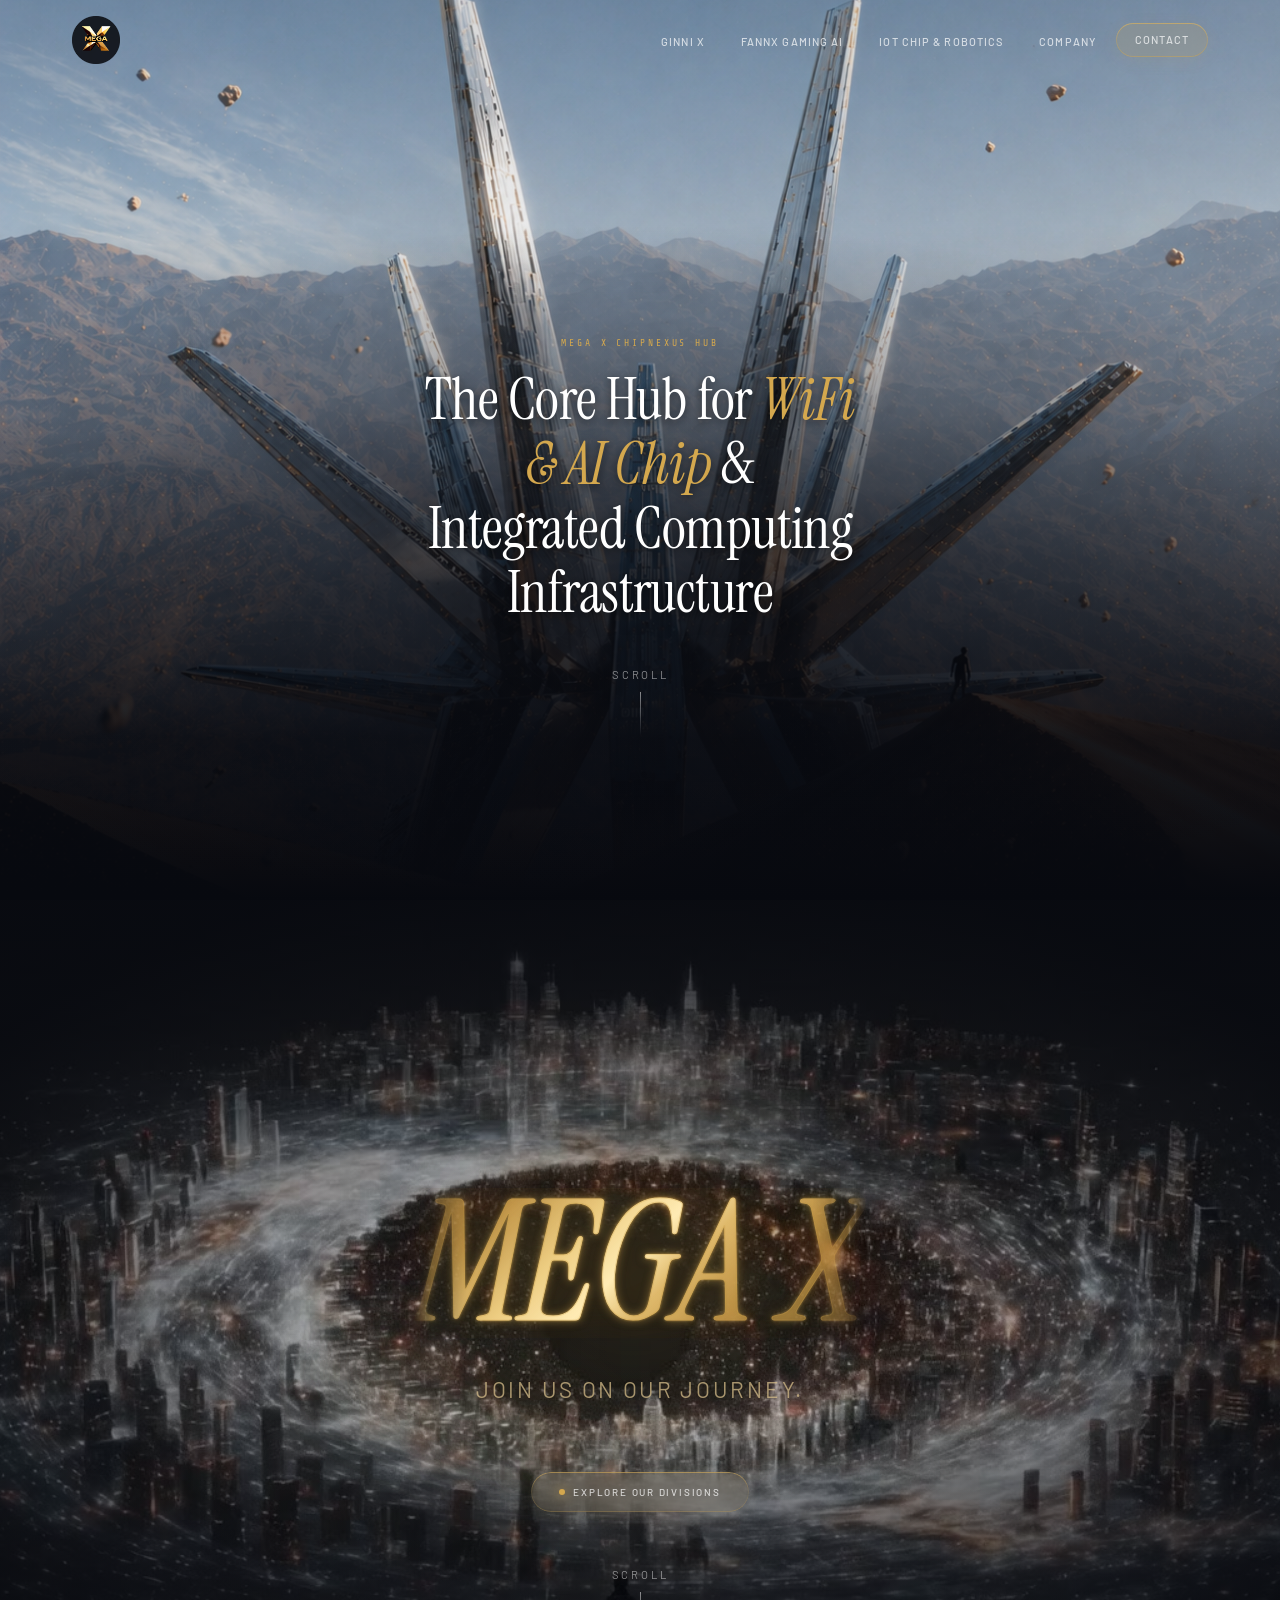
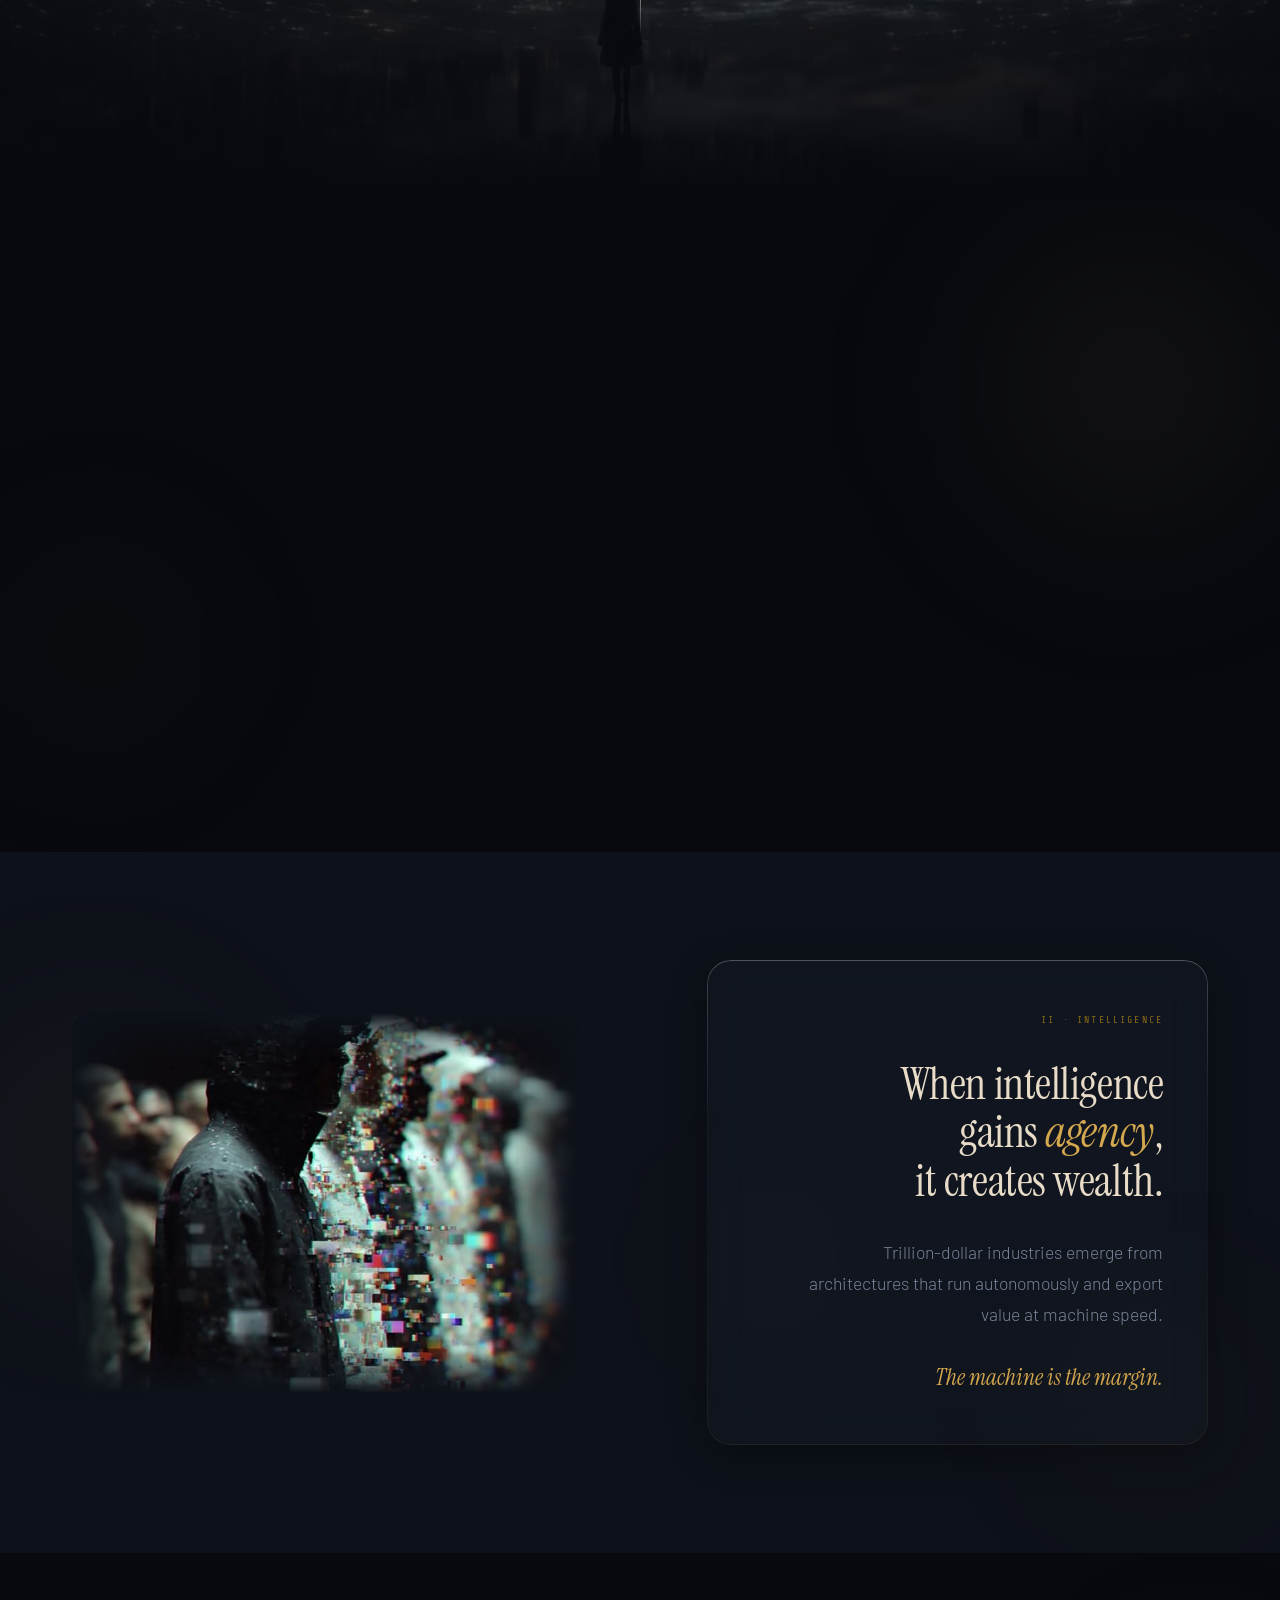
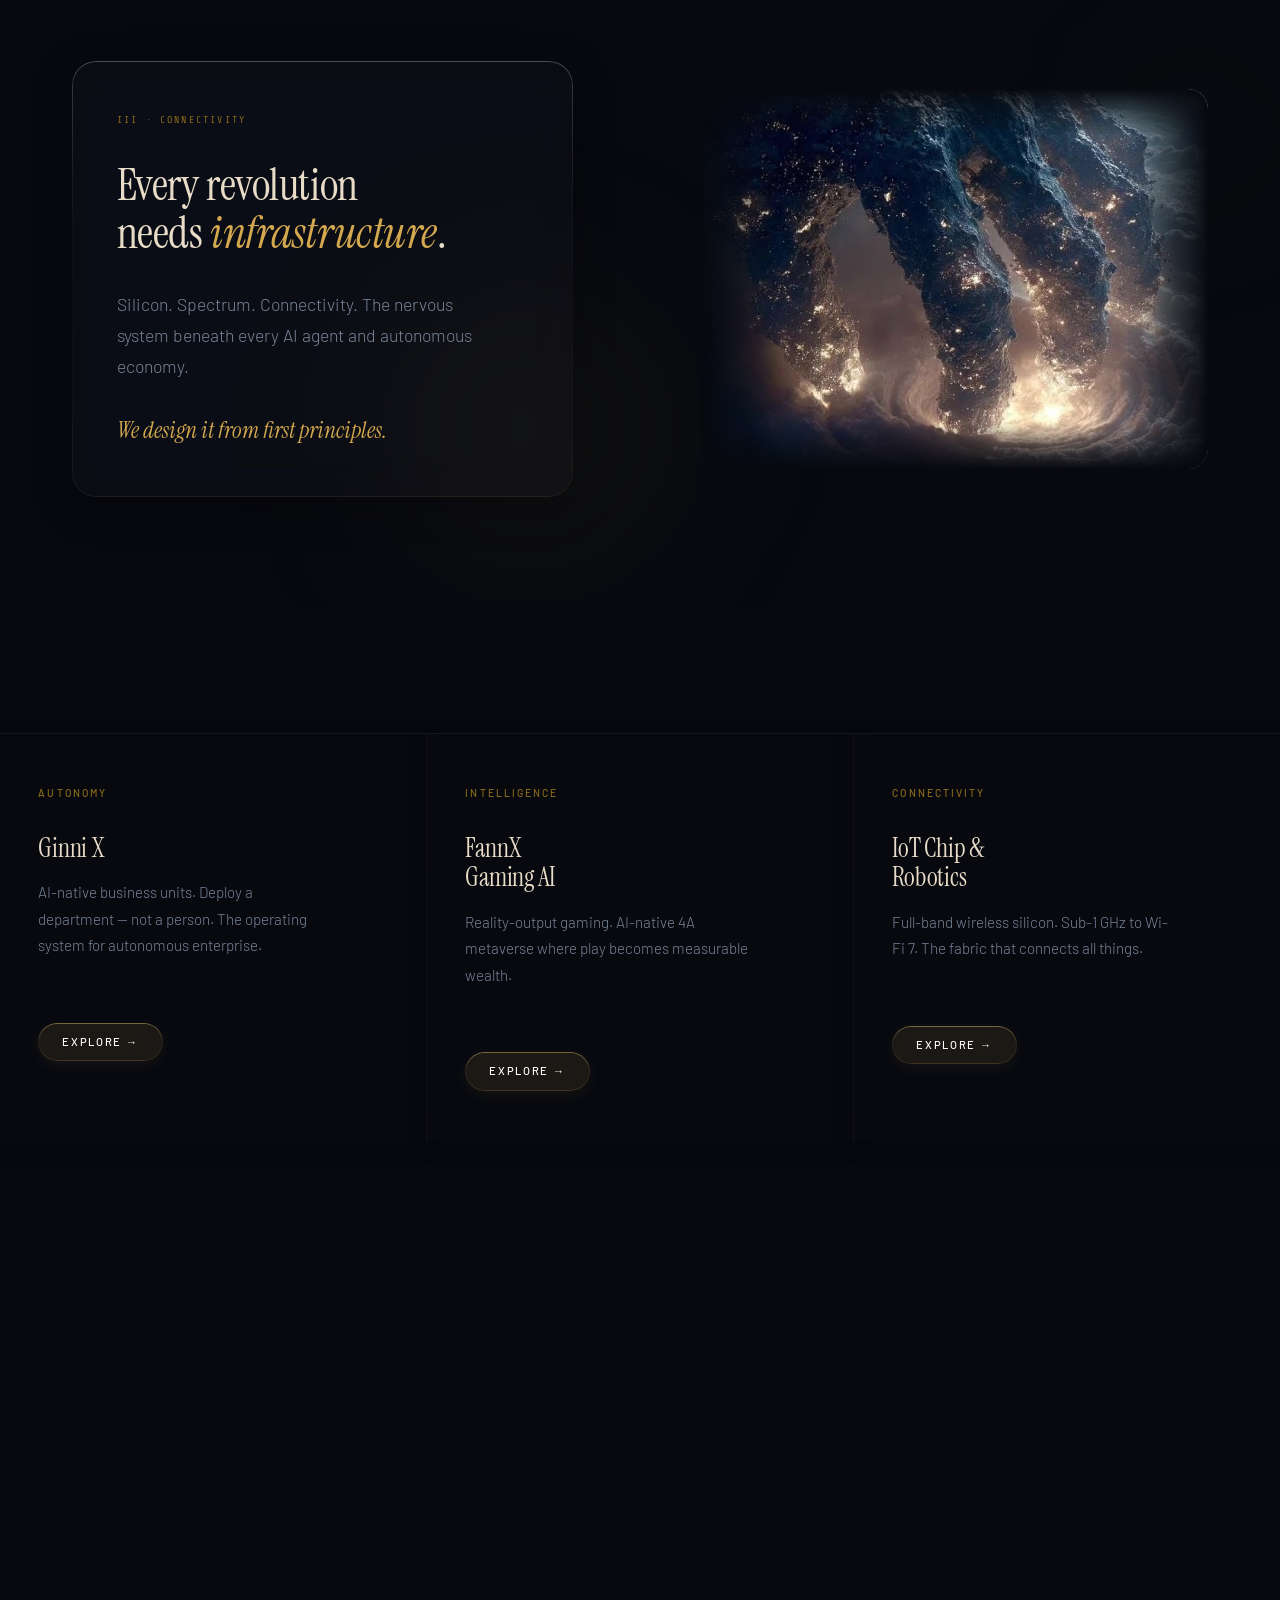
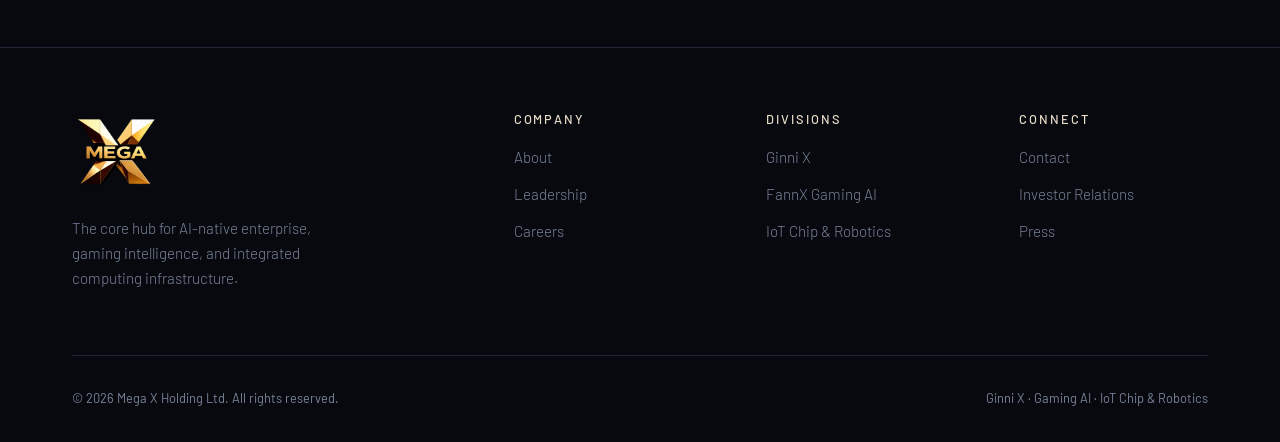
==== commit 014b7d1a: "cover change" ====
--- a/index.html
+++ b/index.html
@@ -1055,7 +1055,7 @@
 
     <!-- ===== HERO: ChipNexus Monument Image ===== -->
     <section class="hero-image">
-      <img class="hero-image-bg" src="assets/Iron structure 2.png" alt="ChipNexus infrastructure monument rising from desert landscape" loading="eager">
+      <img class="hero-image-bg" src="assets/Iron structure 3.png" alt="ChipNexus infrastructure monument rising from desert landscape" loading="eager">
       <div class="hero-image-overlay"></div>
       <div class="hero-image-inner">
         <div class="hero-image-text-panel">
--- a/styles/bundle.min.css
+++ b/styles/bundle.min.css
@@ -518,34 +518,103 @@
   display: none;
   position: fixed;
   inset: 0;
-  background: rgba(5, 8, 15, 0.85);
-  backdrop-filter: blur(40px) saturate(1.2);
-  -webkit-backdrop-filter: blur(40px) saturate(1.2);
+  background: rgba(5, 8, 15, 0.88);
+  backdrop-filter: blur(48px) saturate(1.3);
+  -webkit-backdrop-filter: blur(48px) saturate(1.3);
   z-index: 99;
   flex-direction: column;
   justify-content: center;
   align-items: center;
-  gap: var(--space-xl);
+  gap: 14px;
 }
 .mobile-menu.active { display: flex; }
 .mobile-menu a {
-  font-family: var(--font-display);
-  font-size: var(--text-xl);
-  font-weight: 400;
-  letter-spacing: 0.04em;
-  color: rgba(255,255,255,0.85);
-  padding: 14px 36px;
+  font-family: var(--font-body);
+  font-size: 13px;
+  font-weight: 500;
+  letter-spacing: 0.14em;
+  text-transform: uppercase;
+  color: rgba(255,255,255,0.8);
+  padding: 14px 32px;
+  min-width: 220px;
+  text-align: center;
   border-radius: 9999px;
-  background: rgba(255,255,255,0.04);
-  border: 1px solid rgba(255,255,255,0.08);
-  backdrop-filter: blur(12px);
-  -webkit-backdrop-filter: blur(12px);
-  transition: all 0.3s var(--ease-out);
-}
-.mobile-menu a:hover {
+  position: relative;
+  overflow: hidden;
+  /* Glass fill */
+  background: linear-gradient(
+    165deg,
+    rgba(255,255,255,0.08) 0%,
+    rgba(255,255,255,0.03) 40%,
+    rgba(255,255,255,0.01) 100%
+  );
+  border: 1px solid rgba(255,255,255,0.1);
+  box-shadow:
+    inset 0 1px 1px rgba(255,255,255,0.12),
+    inset 0 -0.5px 0.5px rgba(255,255,255,0.03),
+    0 4px 16px rgba(0,0,0,0.3);
+  backdrop-filter: blur(16px) saturate(1.4);
+  -webkit-backdrop-filter: blur(16px) saturate(1.4);
+  transition: all 0.35s var(--ease-out);
+}
+/* Top-edge specular highlight */
+.mobile-menu a::before {
+  content: '';
+  position: absolute;
+  top: 0;
+  left: 15%;
+  right: 15%;
+  height: 1px;
+  background: linear-gradient(90deg,
+    transparent,
+    rgba(255,255,255,0.3) 30%,
+    rgba(255,255,255,0.45) 50%,
+    rgba(255,255,255,0.3) 70%,
+    transparent
+  );
+  pointer-events: none;
+}
+/* Subtle inner shimmer */
+.mobile-menu a::after {
+  content: '';
+  position: absolute;
+  top: 0;
+  left: -60%;
+  width: 40%;
+  height: 100%;
+  background: linear-gradient(90deg,
+    transparent,
+    rgba(255,255,255,0.04) 40%,
+    rgba(255,255,255,0.07) 50%,
+    rgba(255,255,255,0.04) 60%,
+    transparent
+  );
+  pointer-events: none;
+  transform: skewX(-15deg);
+}
+.mobile-menu a:hover,
+.mobile-menu a:active {
   color: var(--color-primary);
-  background: rgba(212,168,78,0.1);
+  background: linear-gradient(
+    165deg,
+    rgba(212,168,78,0.12) 0%,
+    rgba(212,168,78,0.05) 40%,
+    rgba(255,255,255,0.02) 100%
+  );
   border-color: rgba(212,168,78,0.25);
+  box-shadow:
+    inset 0 1px 1px rgba(212,168,78,0.2),
+    inset 0 -0.5px 0.5px rgba(255,255,255,0.03),
+    0 4px 20px rgba(212,168,78,0.12);
+}
+.mobile-menu a:hover::before {
+  background: linear-gradient(90deg,
+    transparent,
+    rgba(212,168,78,0.35) 30%,
+    rgba(212,168,78,0.5) 50%,
+    rgba(212,168,78,0.35) 70%,
+    transparent
+  );
 }
 
 /* Intermediate breakpoint: shrink nav links at medium screens */
@@ -568,9 +637,6 @@
   .nav-toggle { display: flex; }
   .nav-logo img { height: 52px; }
   .nav { padding: var(--space-sm) 0; }
-  .mobile-menu a {
-    font-size: var(--text-xl);
-  }
 }
 
 
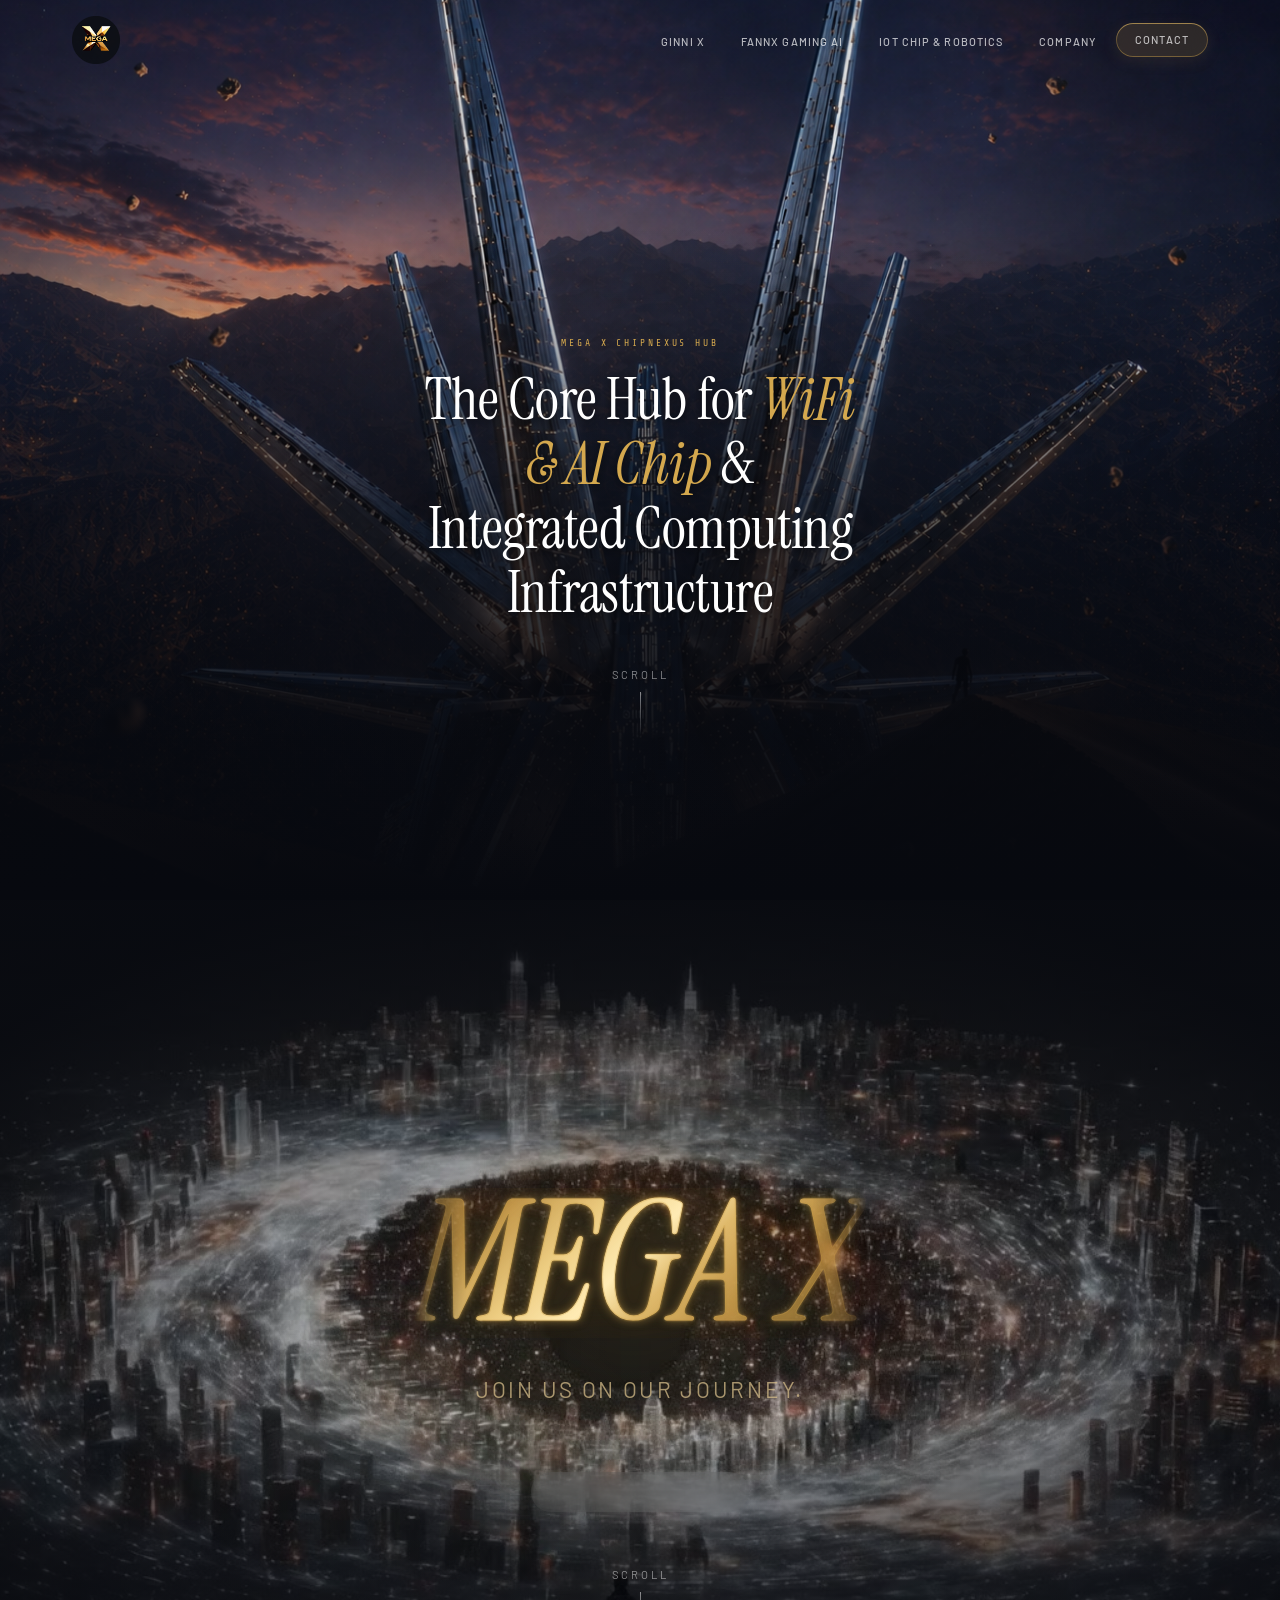
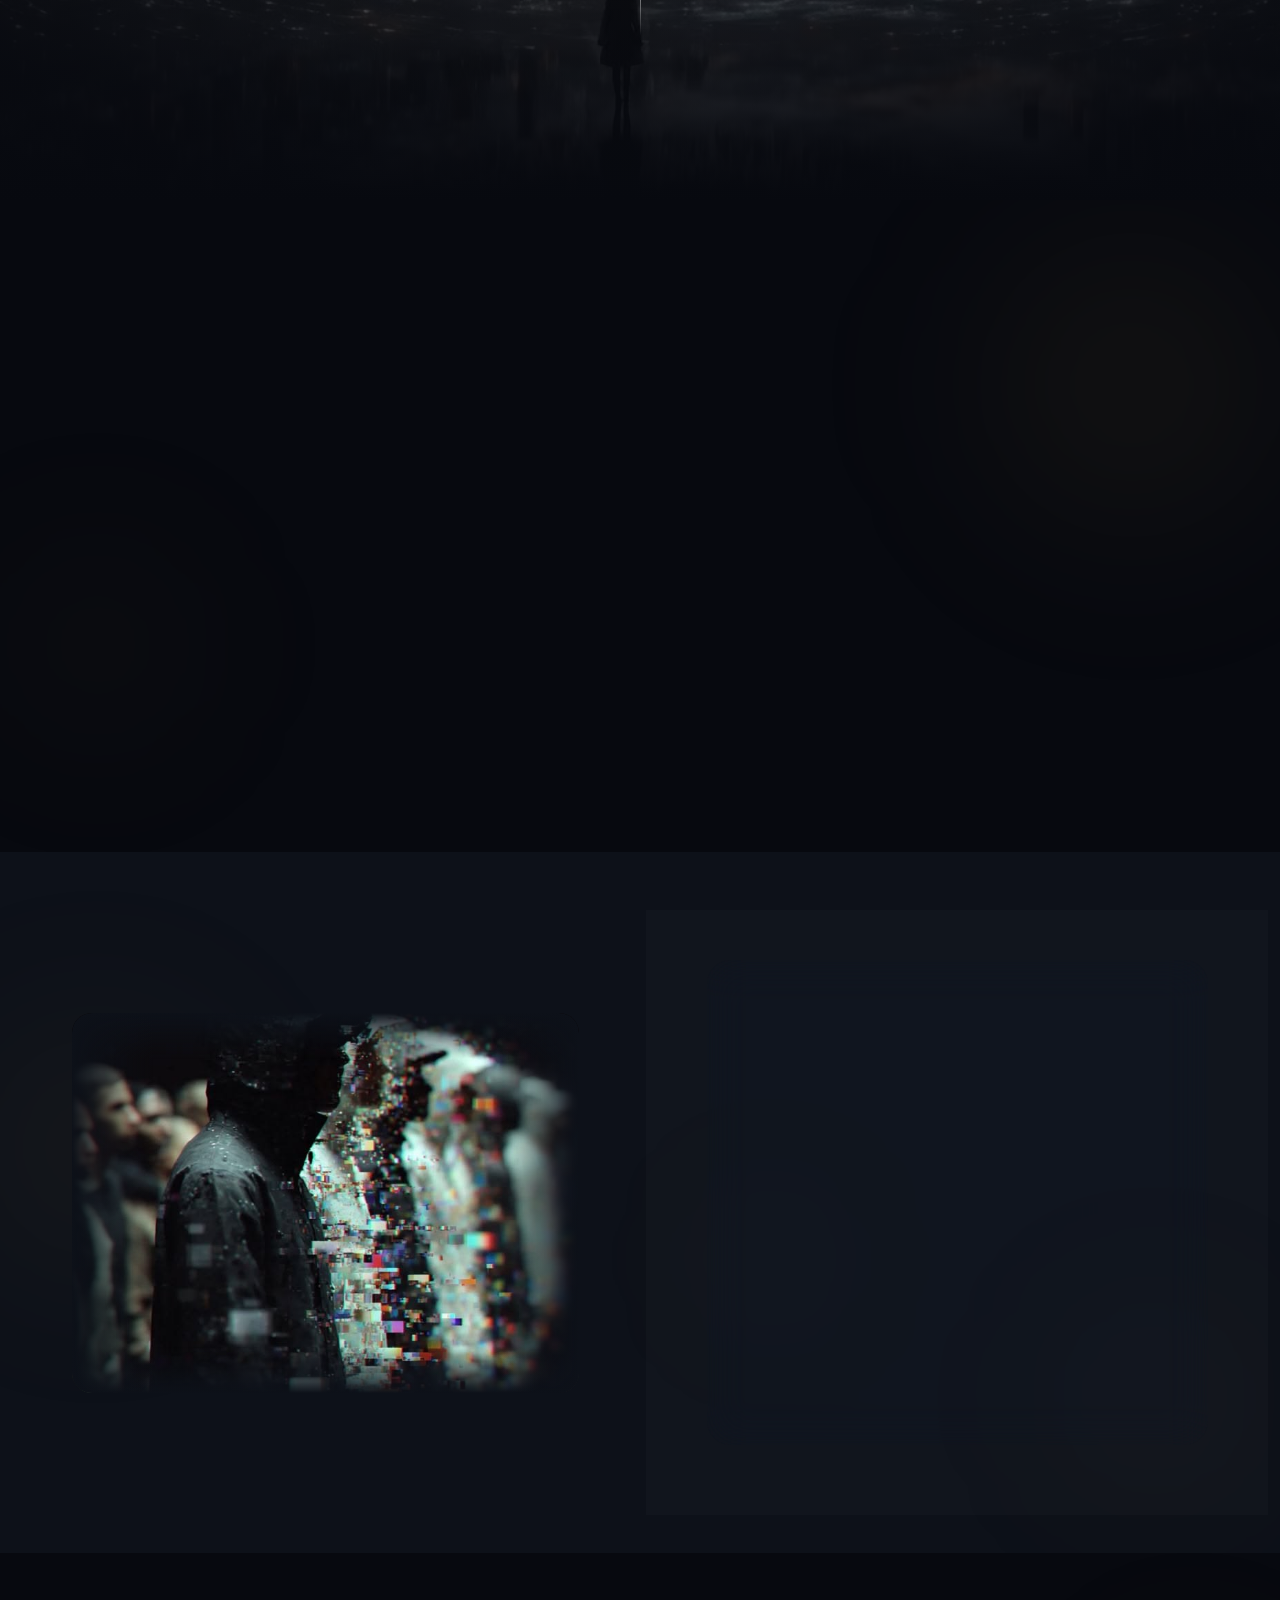
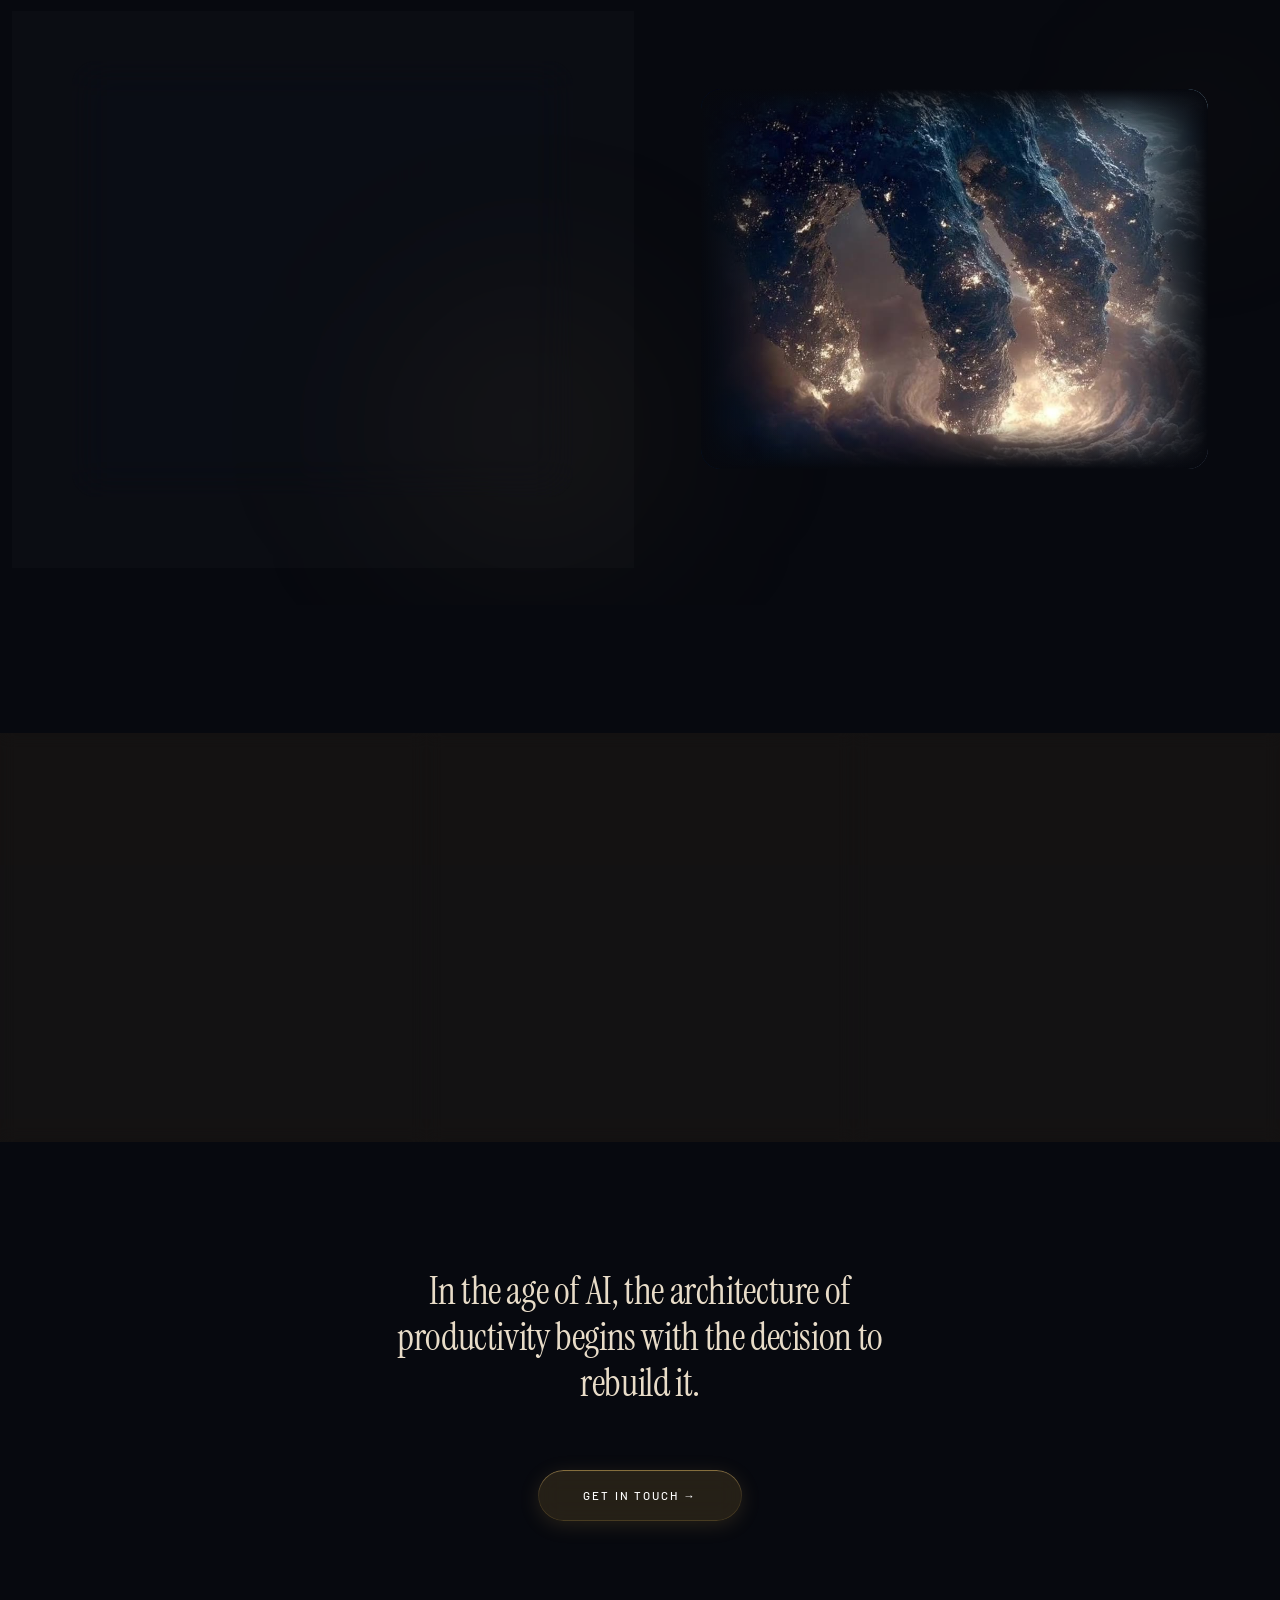
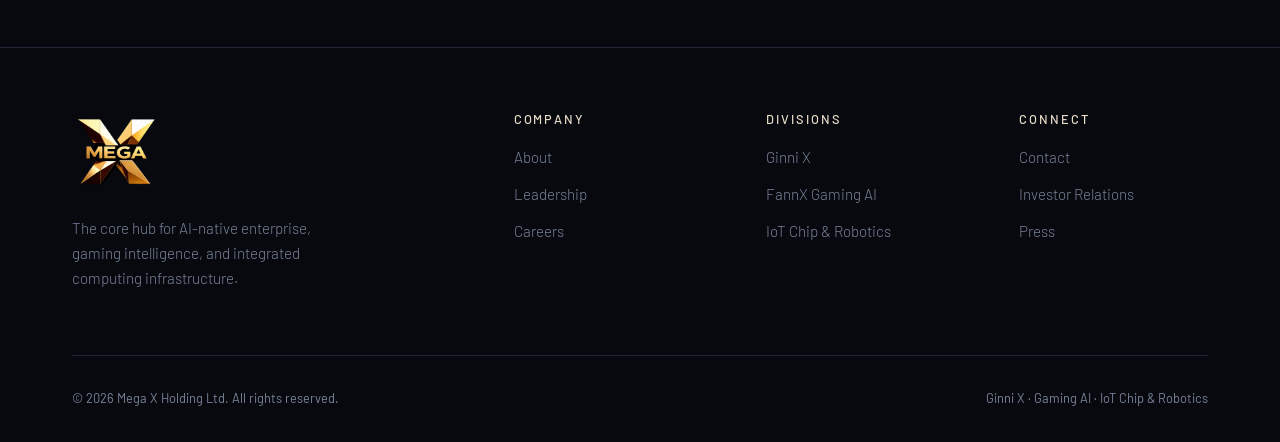
==== commit 3755396a: "bg change" ====
--- a/index.html
+++ b/index.html
@@ -1055,7 +1055,7 @@
 
     <!-- ===== HERO: ChipNexus Monument Image ===== -->
     <section class="hero-image">
-      <img class="hero-image-bg" src="assets/Iron structure 3.png" alt="ChipNexus infrastructure monument rising from desert landscape" loading="eager">
+      <img class="hero-image-bg" src="assets/Iron structure 4.png" alt="ChipNexus infrastructure monument rising from desert landscape" loading="eager">
       <div class="hero-image-overlay"></div>
       <div class="hero-image-inner">
         <div class="hero-image-text-panel">
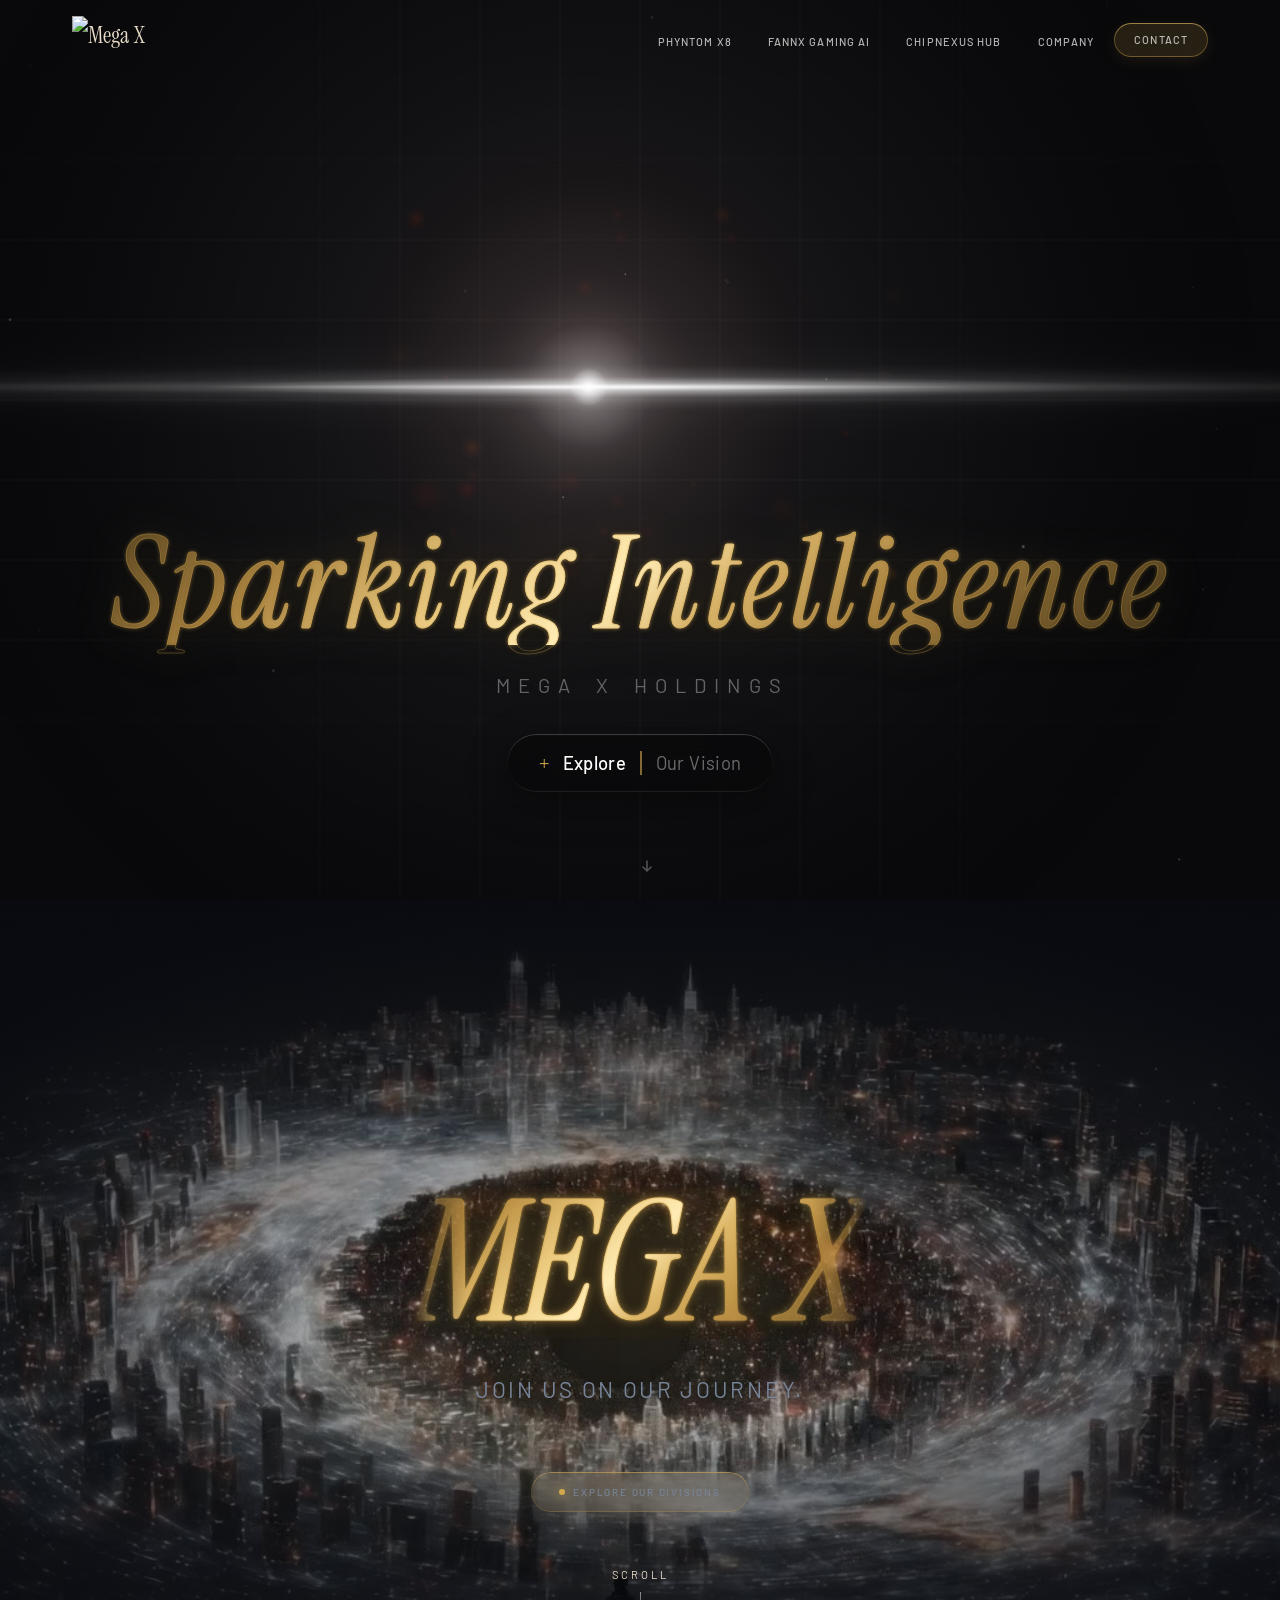
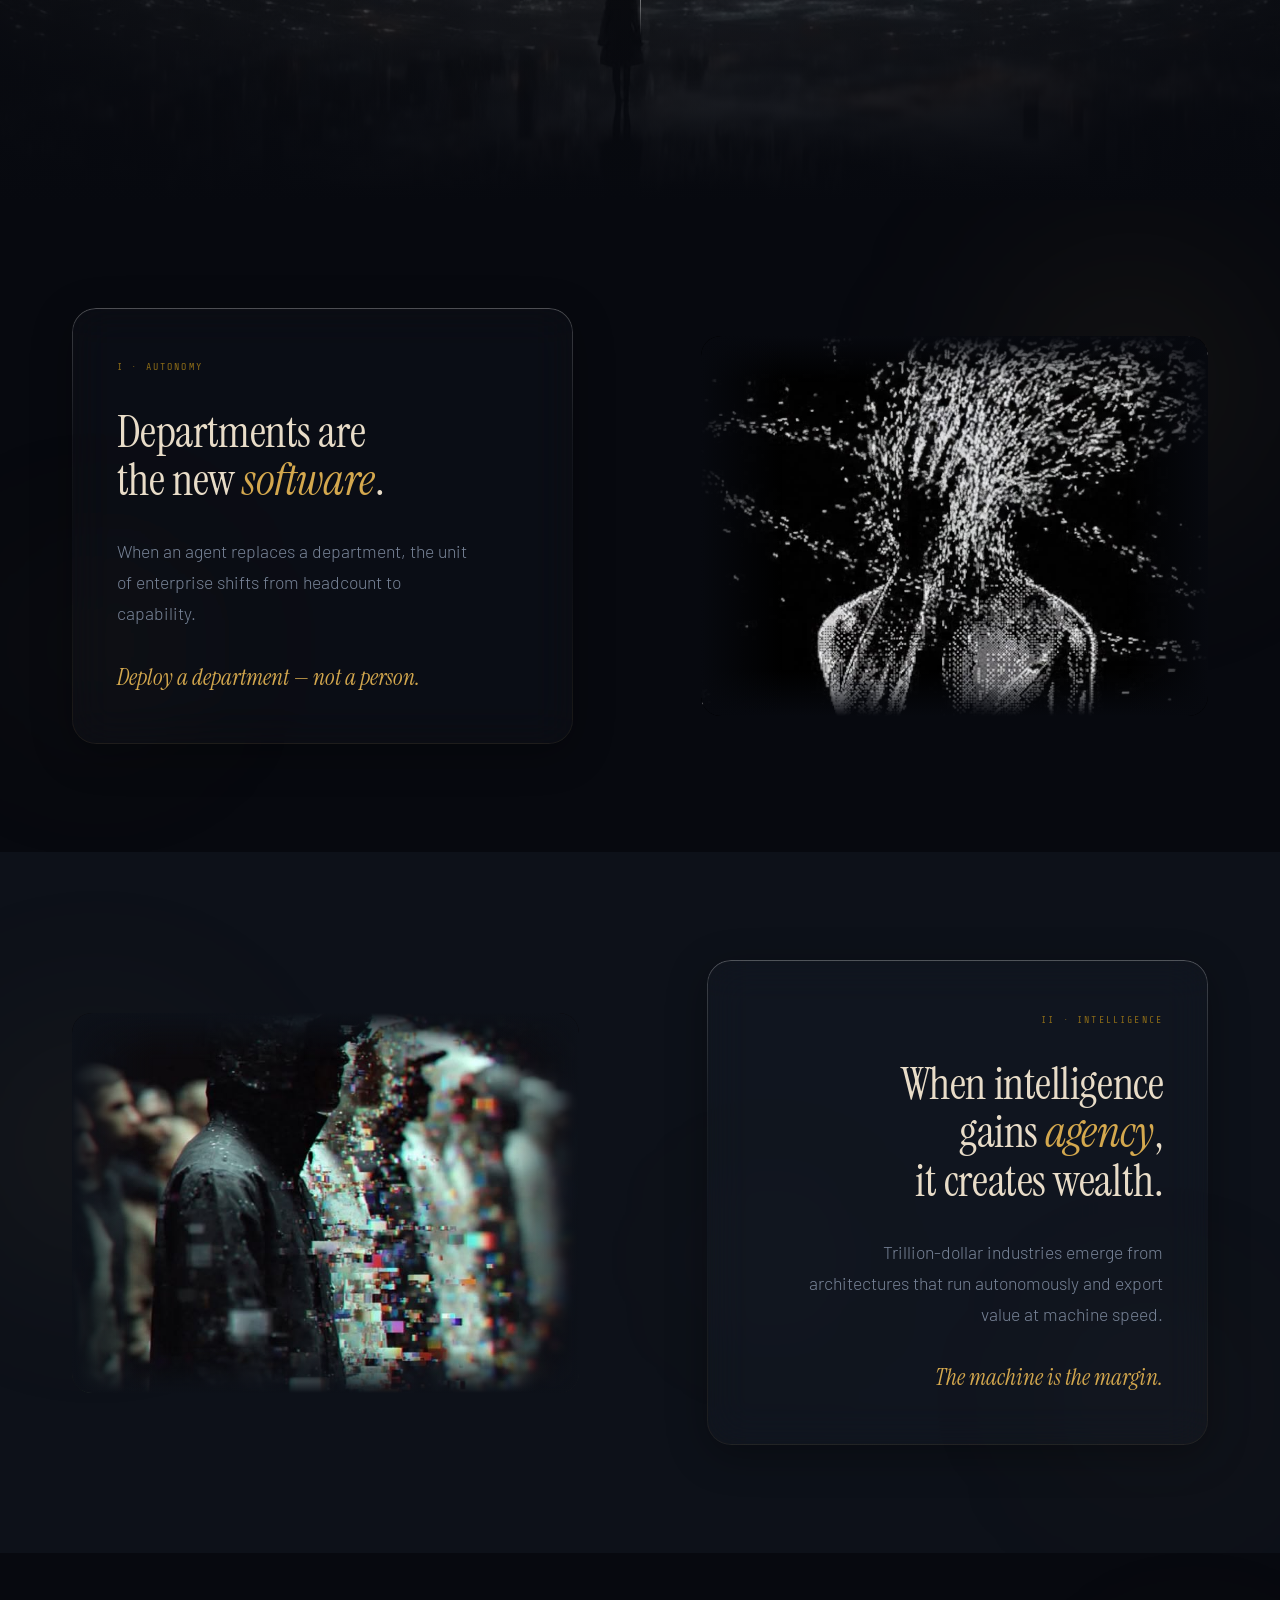
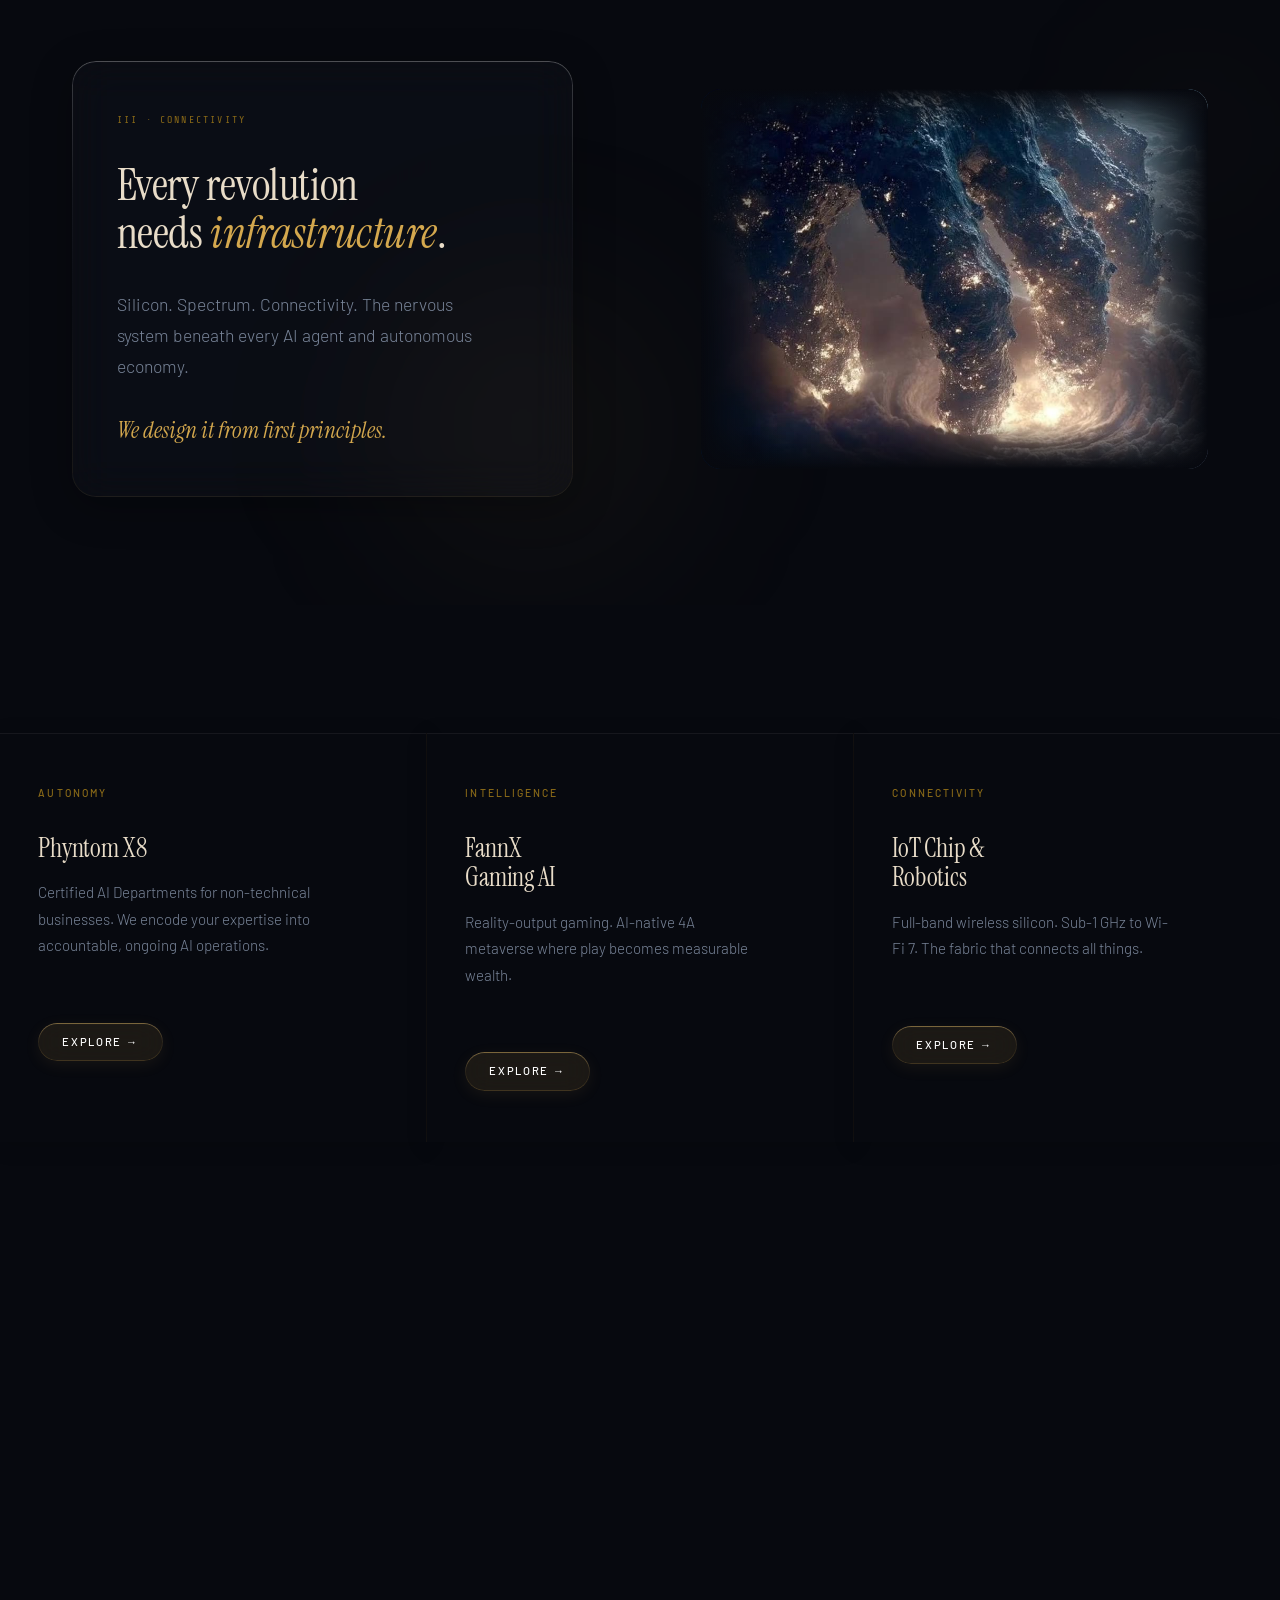
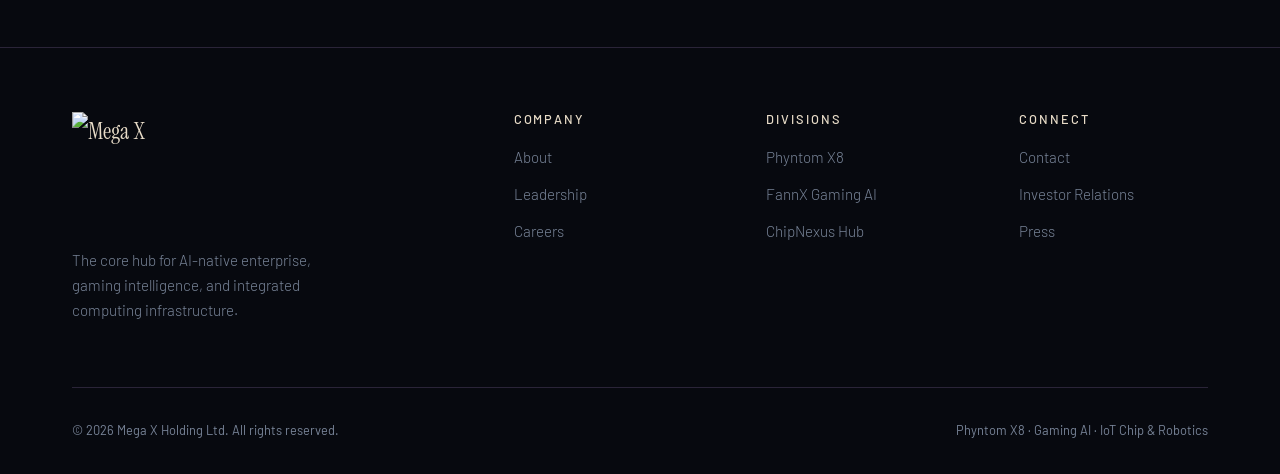
==== commit c2cc49d0: "hero" ====
--- a/index.html
+++ b/index.html
@@ -237,7 +237,7 @@
       font-family: var(--font-body);
       font-weight: 400;
       font-size: clamp(1.05rem, 1.8vw, 1.4rem);
-      color: rgba(212, 188, 138, 0.75);
+      color: var(--color-text-body);
       letter-spacing: 0.12em;
       text-transform: uppercase;
       line-height: 1.7;
@@ -257,7 +257,7 @@
       font-weight: 500;
       letter-spacing: 0.18em;
       text-transform: uppercase;
-      color: rgba(255, 255, 255, 0.75);
+      color: var(--color-text-body);
       text-decoration: none;
       border-radius: 9999px;
       background: rgba(212, 168, 78, 0.08);
@@ -317,7 +317,7 @@
       font-weight: 400;
       letter-spacing: 0.25em;
       text-transform: uppercase;
-      color: rgba(255,255,255,0.5);
+      color: var(--color-text-dim);
     }
     .scroll-line {
       width: 1px;
@@ -537,7 +537,7 @@
     }
     .philosophy-text h2 {
       font-size: clamp(2rem, 3.5vw, 3.6rem);
-      color: var(--color-text);
+      color: var(--color-heading);
       line-height: 1.08;
       margin-bottom: var(--space-lg);
     }
@@ -549,7 +549,7 @@
       font-family: var(--font-body);
       font-weight: 300;
       font-size: var(--text-base);
-      color: var(--color-text-muted);
+      color: var(--color-text-body);
       line-height: 1.75;
       max-width: 36ch;
     }
@@ -632,7 +632,7 @@
     }
     .pillar h3 {
       font-size: clamp(1.3rem, 2vw, 1.8rem);
-      color: var(--color-text);
+      color: var(--color-heading);
       margin-bottom: var(--space-md);
       line-height: 1.15;
     }
@@ -640,7 +640,7 @@
       font-family: var(--font-body);
       font-weight: 300;
       font-size: var(--text-sm);
-      color: var(--color-text-muted);
+      color: var(--color-text-body);
       line-height: 1.75;
       max-width: 32ch;
     }
@@ -704,7 +704,7 @@
       font-family: var(--font-display);
       font-size: clamp(1.8rem, 3vw, 3rem);
       font-weight: 400;
-      color: var(--color-text);
+      color: var(--color-heading);
       line-height: 1.2;
       max-width: 580px;
       margin: 0 auto var(--space-xl);
@@ -732,12 +732,7 @@
 
     /* ===== Nav override for homepage ===== */
     .home-nav {
-      background: transparent;
       border-bottom: none;
-    }
-    /* Capsule stays transparent-bg on homepage until scrolled */
-    .home-nav.scrolled .nav-inner {
-      background: rgba(7, 9, 15, 0.4);
     }
 
     /* Scroll-top */
@@ -761,7 +756,6 @@
       width: 100%;
       height: 100%;
       object-fit: cover;
-      object-position: center 40%;
       z-index: 0;
     }
     .hero-image-overlay {
@@ -847,7 +841,7 @@
       font-weight: 400;
       letter-spacing: 0.25em;
       text-transform: uppercase;
-      color: rgba(255,255,255,0.5);
+      color: var(--color-text-dim);
     }
 
     /* ===== HERO TRANSITION — elegant crossfade zone ===== */
@@ -907,6 +901,9 @@
       }
       .philosophy-glass {
         padding: 1.8rem 1.6rem;
+        background: rgba(7, 9, 15, 0.6);
+        backdrop-filter: blur(24px) saturate(1.4);
+        -webkit-backdrop-filter: blur(24px) saturate(1.4);
       }
 
       /* Reduce section padding on mobile */
@@ -960,6 +957,10 @@
       }
       .hero-image-inner {
         padding-bottom: clamp(5rem, 10vh, 8rem);
+      }
+      .hero-image-bg {
+        object-fit: cover;
+        object-position: center center;
       }
 
       /* Hero adjustments — portrait: headline must dominate */
@@ -971,7 +972,7 @@
       .hero-epigraph {
         font-size: clamp(0.8rem, 2.5vw, 1rem) !important;
         letter-spacing: 0.12em !important;
-        color: rgba(212, 188, 138, 0.7) !important;
+        color: var(--color-text-body) !important;
         margin-bottom: var(--space-lg) !important;
       }
       .hero-cta {
@@ -1022,21 +1023,158 @@
         font-size: clamp(1.3rem, 5vw, 1.6rem);
       }
     }
+
+    /* ============================================
+       GRID HERO — Aceternity-inspired
+       CSS grid lines + SVG gaussian blur spotlight
+       ============================================ */
+    .hero-grid {
+      position:relative; width:100%; min-height:100vh;
+      background:#09090b; overflow:hidden;
+      display:flex; align-items:flex-end; justify-content:center;
+      padding-bottom:clamp(6rem,12vh,10rem);
+    }
+
+    /* Grid — interactive canvas (mouse gold highlight) */
+    .hg-grid-canvas {
+      position:absolute; inset:0; z-index:3;
+      pointer-events:none;
+    }
+    .hg-grid-canvas canvas { width:100%; height:100%; display:block; }
+
+    /* Background figure — higher saturation, more visible */
+    .hg-figure {
+      position:absolute; inset:0; z-index:2;
+      display:flex; align-items:center; justify-content:center;
+      pointer-events:none;
+      opacity:.55;
+    }
+    .hg-figure img {
+      height:95vh; width:auto;
+      object-fit:contain;
+      filter: saturate(1.6) brightness(1.1);
+      -webkit-mask-image: radial-gradient(ellipse 75% 80% at 50% 42%, black 35%, transparent 78%);
+      mask-image: radial-gradient(ellipse 75% 80% at 50% 42%, black 35%, transparent 78%);
+    }
+
+    /* Canvas light/smoke effect */
+    .hg-canvas-wrap {
+      position:absolute; inset:0; z-index:1;
+      pointer-events:none;
+    }
+    .hg-canvas-wrap canvas {
+      width:100%; height:100%; display:block;
+    }
+
+    /* Inner content — bottom area, huge text */
+    .hg-inner {
+      position:relative; z-index:10;
+      display:flex; flex-direction:column;
+      align-items:center; gap:1.5rem;
+      text-align:center;
+    }
+    .hg-title {
+      font-family: var(--font-display);
+      font-size: clamp(4rem, 10vw, 8rem);
+      font-weight: 400;
+      font-style: italic;
+      letter-spacing: .03em;
+      line-height: .95;
+      color: transparent;
+      -webkit-text-stroke: 1px rgba(212,168,78,0.3);
+      background: linear-gradient(135deg,
+        rgba(125,94,40,0.4) 0%, rgba(201,154,74,0.7) 18%,
+        rgba(240,208,133,0.95) 35%, rgba(255,235,180,1) 48%,
+        rgba(227,189,111,0.9) 58%, rgba(201,154,74,0.7) 72%,
+        rgba(168,128,58,0.5) 85%, rgba(125,94,40,0.3) 100%);
+      -webkit-background-clip: text; background-clip: text;
+      -webkit-text-fill-color: transparent;
+      filter: drop-shadow(0 0 2px rgba(212,168,78,0.6))
+             drop-shadow(0 0 20px rgba(212,168,78,0.2))
+             drop-shadow(0 6px 12px rgba(0,0,0,0.6));
+      animation: hgPillReveal 1.4s cubic-bezier(.22,1,.36,1) .3s both;
+    }
+    .hg-sub {
+      font-family: var(--font-body);
+      font-size: clamp(1rem, 1.8vw, 1.25rem);
+      color: rgba(255,255,255,.35);
+      letter-spacing:.1em;
+      font-weight:400;
+      animation: hgPillReveal 1.2s cubic-bezier(.22,1,.36,1) .6s both;
+    }
+
+    /* Pill — below title */
+    .hg-pill {
+      display:inline-flex; align-items:center; gap:14px;
+      padding:14px 32px; margin-top:.5rem;
+      cursor:pointer; text-decoration:none;
+      transition: all .4s cubic-bezier(.16,1,.3,1);
+      animation: hgPillReveal 1.2s cubic-bezier(.22,1,.36,1) .8s both;
+    }
+    .hg-pill:hover {
+      transform:translateY(-2px);
+      box-shadow:
+        inset 0 1px 1px rgba(255,255,255,.15),
+        0 0 0 1px rgba(255,255,255,.08),
+        0 20px 60px rgba(0,0,0,.6);
+    }
+    .hg-pill-plus {
+      color:#D4A84E; font-size:1.3rem; font-weight:300; line-height:1;
+    }
+    .hg-pill-text {
+      color:#fff; font-size:1.15rem; font-weight:500; letter-spacing:.02em;
+    }
+    .hg-pill-div {
+      width:1.5px; height:24px; background:#D4A84E; opacity:.6;
+    }
+    .hg-pill-sec {
+      color:rgba(255,255,255,.4); font-size:1.15rem; font-weight:400;
+      letter-spacing:.02em;
+    }
+
+    /* Bottom hint */
+    .hg-bottom {
+      position:absolute; bottom:clamp(1.5rem,3vh,2.5rem);
+      left:50%; transform:translateX(-50%); z-index:10;
+      display:flex; align-items:center; gap:8px;
+      color:rgba(255,255,255,.3);
+      font-size:.78rem; letter-spacing:.12em;
+      font-family:var(--font-body);
+      animation: hgPillReveal 1s cubic-bezier(.22,1,.36,1) 1.2s both;
+    }
+    .hg-bottom svg {
+      width:14px; height:14px; stroke:rgba(255,255,255,.3);
+      animation: hgArrowBounce 2s ease-in-out infinite;
+    }
+    @keyframes hgPillReveal {
+      from { opacity:0; transform:translateY(16px); }
+      to { opacity:1; transform:translateY(0); }
+    }
+    @keyframes hgArrowBounce {
+      0%,100% { transform:translateY(0); }
+      50% { transform:translateY(4px); }
+    }
+
+    @media(max-width:640px){
+      .hg-title { font-size: clamp(2.8rem, 12vw, 4.5rem); }
+      .hg-pill { padding:12px 24px; gap:10px; }
+      .hg-pill-text, .hg-pill-sec { font-size:1.05rem; }
+    }
   </style>
 </head>
 <body class="home-page">
   <a href="#main" class="skip-link">Skip to content</a>
-  <div class="loader-overlay" aria-hidden="true"><div class="loader-bar"></div></div>
+  <div class="loader-overlay" aria-hidden="true"><div class="loader-logo"><img src="assets/logo-loader.png" alt=""></div></div>
 
   <nav class="nav home-nav" aria-label="Main navigation">
     <div class="container nav-inner">
-      <a href="index.html" class="nav-logo" aria-label="Mega X Holding home"><img src="assets/MegaX_logo2_circle.png" alt="Mega X" height="48"></a>
+      <a href="index.html" class="nav-logo" aria-label="Mega X Holding home"><img src="assets/logo-nav.png" alt="Mega X" height="48"></a>
       <ul class="nav-links">
-        <li><a href="ginni-x.html">Ginni X</a></li>
+        <li><a href="phyntom-x8.html">Phyntom X8</a></li>
         <li><a href="fann-gaming-ai.html">FannX Gaming AI</a></li>
-        <li><a href="wifi-iot-chips.html">IoT Chip & Robotics</a></li>
+        <li><a href="wifi-iot-chips.html">ChipNexus Hub</a></li>
         <li><a href="about.html">Company</a></li>
-        <li><a href="contact.html" class="btn btn-primary" style="padding:0.5rem 1.2rem;">Contact</a></li>
+        <li><a href="contact.html" class="btn btn-primary">Contact</a></li>
       </ul>
       <button class="nav-toggle" aria-label="Toggle menu" aria-expanded="false"><span></span><span></span><span></span></button>
     </div>
@@ -1044,28 +1182,46 @@
   </nav>
 
   <div class="mobile-menu" role="dialog" aria-label="Mobile navigation">
-    <a href="ginni-x.html">Ginni X</a>
+    <a href="phyntom-x8.html">Phyntom X8</a>
     <a href="fann-gaming-ai.html">FannX Gaming AI</a>
-    <a href="wifi-iot-chips.html">IoT Chip & Robotics</a>
+    <a href="wifi-iot-chips.html">ChipNexus Hub</a>
     <a href="about.html">Company</a>
     <a href="contact.html">Contact</a>
   </div>
 
   <main id="main">
 
-    <!-- ===== HERO: ChipNexus Monument Image ===== -->
-    <section class="hero-image">
-      <img class="hero-image-bg" src="assets/Iron structure 4.png" alt="ChipNexus infrastructure monument rising from desert landscape" loading="eager">
-      <div class="hero-image-overlay"></div>
-      <div class="hero-image-inner">
-        <div class="hero-image-text-panel">
-          <div class="hero-image-label">Mega X ChipNexus Hub</div>
-          <h1 class="hero-image-title">The Core Hub for <em>WiFi & AI Chip</em> & Integrated Computing Infrastructure</h1>
-        </div>
-        <div class="hero-image-scroll">
-          <span>Scroll</span>
-          <div class="scroll-line"></div>
-        </div>
+    <!-- ===== HERO: Dark grid + SVG spotlight ===== -->
+    <section class="hero-grid">
+      <!-- Interactive grid canvas (mouse-reactive gold highlights) -->
+      <div class="hg-grid-canvas" aria-hidden="true">
+        <canvas id="hgGridCanvas"></canvas>
+      </div>
+
+      <!-- Background figure — semi-transparent, high saturation -->
+      <div class="hg-figure" aria-hidden="true">
+        <img src="assets/WechatIMG920.png" alt="">
+      </div>
+
+      <!-- Canvas light + red smoke effect -->
+      <div class="hg-canvas-wrap">
+        <canvas id="hgCanvas"></canvas>
+      </div>
+
+      <!-- Big title + pill CTA — positioned at bottom -->
+      <div class="hg-inner">
+        <div class="hg-title">Sparking Intelligence</div>
+        <div class="hg-sub">M E G A &ensp; X &ensp; H O L D I N G S</div>
+        <a href="#main-pillars" class="hg-pill liquid-glass-dark liquid-glass-pill">
+          <span class="hg-pill-plus">+</span>
+          <span class="hg-pill-text">Explore</span>
+          <span class="hg-pill-div"></span>
+          <span class="hg-pill-sec">Our Vision</span>
+        </a>
+      </div>
+
+      <div class="hg-bottom">
+        <svg viewBox="0 0 14 14" fill="none" stroke-width="1.5" stroke-linecap="round"><path d="M7 2v10M3 8l4 4 4-4"/></svg>
       </div>
     </section>
 
@@ -1158,10 +1314,10 @@
     <section id="main-pillars" style="padding:0;">
       <div class="container" style="max-width:100%;padding:0;">
         <div class="pillars">
-          <a href="ginni-x.html" class="pillar pillar-glass reveal" style="text-decoration:none;">
+          <a href="phyntom-x8.html" class="pillar pillar-glass reveal" style="text-decoration:none;">
             <div class="pillar-num">Autonomy</div>
-            <h3>Ginni X</h3>
-            <p>AI-native business units. Deploy a department — not a person. The operating system for autonomous enterprise.</p>
+            <h3>Phyntom X8</h3>
+            <p>Certified AI Departments for non-technical businesses. We encode your expertise into accountable, ongoing AI operations.</p>
             <span class="pillar-link">Explore →</span>
           </a>
           <a href="fann-gaming-ai.html" class="pillar pillar-glass reveal" style="text-decoration:none;">
@@ -1193,17 +1349,398 @@
   <footer>
     <div class="container">
       <div class="footer-grid">
-        <div class="footer-brand"><a href="index.html" class="nav-logo" aria-label="Mega X Holding home"><img src="assets/MegaX_logo2.png" alt="Mega X" height="88"></a><p>The core hub for AI-native enterprise, gaming intelligence, and integrated computing infrastructure.</p></div>
+        <div class="footer-brand"><a href="index.html" class="nav-logo" aria-label="Mega X Holding home"><img src="assets/logo-footer.png" alt="Mega X" height="120"></a><p>The core hub for AI-native enterprise, gaming intelligence, and integrated computing infrastructure.</p></div>
         <div class="footer-col"><h5>Company</h5><ul><li><a href="about.html">About</a></li><li><a href="about.html#leadership">Leadership</a></li><li><a href="about.html#careers">Careers</a></li></ul></div>
-        <div class="footer-col"><h5>Divisions</h5><ul><li><a href="ginni-x.html">Ginni X</a></li><li><a href="fann-gaming-ai.html">FannX Gaming AI</a></li><li><a href="wifi-iot-chips.html">IoT Chip & Robotics</a></li></ul></div>
+        <div class="footer-col"><h5>Divisions</h5><ul><li><a href="phyntom-x8.html">Phyntom X8</a></li><li><a href="fann-gaming-ai.html">FannX Gaming AI</a></li><li><a href="wifi-iot-chips.html">ChipNexus Hub</a></li></ul></div>
         <div class="footer-col"><h5>Connect</h5><ul><li><a href="contact.html">Contact</a></li><li><a href="contact.html">Investor Relations</a></li><li><a href="contact.html">Press</a></li></ul></div>
       </div>
-      <div class="footer-bottom"><span>&copy; 2026 Mega X Holding Ltd. All rights reserved.</span><span>Ginni X · Gaming AI · IoT Chip & Robotics</span></div>
+      <div class="footer-bottom"><span>&copy; 2026 Mega X Holding Ltd. All rights reserved.</span><span>Phyntom X8 · Gaming AI · IoT Chip & Robotics</span></div>
     </div>
   </footer>
 
   <button class="scroll-top" aria-label="Scroll to top"><svg width="18" height="18" viewBox="0 0 18 18" fill="none" stroke="currentColor" stroke-width="2" stroke-linecap="round" stroke-linejoin="round"><path d="M9 15V3"/><path d="M3 8l6-6 6 6"/></svg></button>
   <script src="js/main.js"></script>
 
+  <!-- ═══ Interactive Grid Canvas — physics-based pulse ═══ -->
+  <!--
+    ┌──────────────────────────────────────────────────────────┐
+    │  PHYSICS MODEL: Underdamped Harmonic Oscillator          │
+    │                                                          │
+    │  Equation of motion:                                     │
+    │    m·ẍ + c·ẋ + k·x = Σ δ(t − n·T)                      │
+    │                                                          │
+    │  Impulse response (each heartbeat):                      │
+    │    x(τ) = (1/mωd)·e^(−ζω₀τ)·sin(ωd·τ)                  │
+    │                                                          │
+    │  where:                                                  │
+    │    τ   = time since last impulse                         │
+    │    ω₀  = √(k/m)       — natural angular frequency       │
+    │    ζ   = c/(2√(km))   — damping ratio (ζ<1 underdamped) │
+    │    ωd  = ω₀·√(1−ζ²)  — damped angular frequency         │
+    │                                                          │
+    │  Physical behavior:                                      │
+    │    • Impulse → instant acceleration (F = ma)             │
+    │    • Exponential envelope → viscous energy dissipation   │
+    │    • sin(ωd·τ) → spring restoring force oscillation      │
+    │    • Negative half-cycles → subtle "dicrotic notch"      │
+    │      (like a real arterial pulse waveform)               │
+    │                                                          │
+    │  Spatial falloff: Gaussian (heat diffusion kernel)       │
+    │    G(d) = e^(−d²/2σ²)                                   │
+    │    Models how energy radiates from a point source        │
+    └──────────────────────────────────────────────────────────┘
+  -->
+  <script>
+  (function(){
+    const gc = document.getElementById('hgGridCanvas');
+    if(!gc) return;
+    const gctx = gc.getContext('2d');
+    let gw, gh, gdpr;
+    const CELL = 80;
+    let mouseX = -999, mouseY = -999;
+
+    // ── Physics constants ──
+    const BEAT_T  = 1.15;       // period (s) — ~52 BPM, cinematic
+    const ZETA    = 0.22;       // damping ratio — underdamped, visible ring-down
+    const W0      = 16;         // natural freq (rad/s) — sharp attack
+    const WD      = W0 * Math.sqrt(1 - ZETA * ZETA); // damped freq ≈ 15.61 rad/s
+    // First peak location: τ₁ = arctan(ωd / (ζω₀)) / ωd
+    const TAU1    = Math.atan2(WD, ZETA * W0) / WD;
+    // Peak amplitude for normalization
+    const PEAK1   = Math.exp(-ZETA * W0 * TAU1) * Math.sin(WD * TAU1);
+
+    // Spatial: Gaussian sigma (px) — heat diffusion radius
+    const SIGMA   = 150;
+    const INV_2S2 = 1 / (2 * SIGMA * SIGMA);
+
+    function gResize(){
+      gdpr = Math.min(window.devicePixelRatio||1, 2);
+      gw = gc.offsetWidth; gh = gc.offsetHeight;
+      gc.width = gw * gdpr; gc.height = gh * gdpr;
+      gctx.setTransform(gdpr,0,0,gdpr,0,0);
+    }
+
+    document.querySelector('.hero-grid').addEventListener('mousemove', function(e){
+      const r = gc.getBoundingClientRect();
+      mouseX = e.clientX - r.left;
+      mouseY = e.clientY - r.top;
+    });
+    document.querySelector('.hero-grid').addEventListener('mouseleave', function(){
+      mouseX = -999; mouseY = -999;
+    });
+
+    // ── Pulse function: damped harmonic oscillator impulse response ──
+    // Returns 0→1 with physics-based acceleration (sharp attack)
+    // and deceleration (exponential ring-down with oscillation)
+    function pulse(t){
+      const tau = t % BEAT_T;
+      // Impulse response: e^(−ζω₀τ) · sin(ωd·τ)
+      const envelope = Math.exp(-ZETA * W0 * tau);
+      const oscillation = Math.sin(WD * tau);
+      const raw = envelope * oscillation;
+      // Normalize by first peak so max ≈ 1.0
+      const norm = raw / PEAK1;
+      // Negative half-cycles become subtle dip (dicrotic notch effect)
+      // Floor at 0.08 so grid never fully vanishes
+      return 0.08 + Math.max(0, norm) * 0.92;
+    }
+
+    // ── Expanding ring wavefront on each beat ──
+    // v = √(k/m) · r₀ — wave propagation speed from spring constant
+    const RING_SPEED = 400;   // px/s — wavefront velocity
+    const RING_WIDTH = 60;    // px — wavefront thickness
+    const RING_LIFE  = 0.8;   // s — ring visible duration
+
+    function ringAlpha(dist, t){
+      const tau = t % BEAT_T;
+      if(tau > RING_LIFE) return 0;
+      const ringR = tau * RING_SPEED;
+      // Gaussian wavefront profile: e^(−(d−R)²/2w²)
+      const delta = dist - ringR;
+      const profile = Math.exp(-(delta * delta) / (2 * RING_WIDTH * RING_WIDTH));
+      // Fade out over lifetime (energy conservation → amplitude ∝ 1/√r)
+      const decay = 1 / Math.sqrt(1 + ringR * 0.01);
+      // Time fade
+      const tFade = 1 - tau / RING_LIFE;
+      return profile * decay * tFade * 0.15;
+    }
+
+    function gDraw(ts){
+      const t = ts * 0.001;
+      gctx.clearRect(0,0,gw,gh);
+
+      const mcx = gw*0.5, mcy = gh*0.5;
+      const maxMaskR = Math.max(gw,gh)*0.55;
+      const cols = Math.ceil(gw/CELL)+1;
+      const rows = Math.ceil(gh/CELL)+1;
+
+      // Current pulse intensity (physics-driven heartbeat)
+      const P = pulse(t);
+
+      // ── Vertical lines ──
+      for(let i=0; i<cols; i++){
+        const x = i * CELL;
+        const dx = (x - mcx)/maxMaskR;
+        const edgeFade = Math.max(0, 1 - dx*dx*1.8);
+
+        // Spatial: Gaussian falloff from mouse (heat diffusion kernel)
+        const dMouse = Math.abs(x - mouseX);
+        const spatial = Math.exp(-dMouse * dMouse * INV_2S2);
+
+        // Ring wavefront contribution
+        const dCenter = Math.sqrt((x-mouseX)*(x-mouseX) + 0); // per-line approx
+        const ring = (mouseX > -900) ? ringAlpha(dMouse, t) : 0;
+
+        // Combined: spatial proximity × pulse rhythm + ring
+        const goldAlpha = (spatial * P * 0.45 + ring) * edgeFade;
+        const baseAlpha = 0.04 * edgeFade;
+
+        // Base white grid line
+        gctx.beginPath();
+        gctx.moveTo(x, 0); gctx.lineTo(x, gh);
+        gctx.strokeStyle = `rgba(255,255,255,${baseAlpha})`;
+        gctx.lineWidth = 1;
+        gctx.stroke();
+
+        // Gold highlight (only when significant)
+        if(goldAlpha > 0.004){
+          gctx.beginPath();
+          gctx.moveTo(x, 0); gctx.lineTo(x, gh);
+          gctx.strokeStyle = `rgba(212,168,78,${goldAlpha})`;
+          gctx.lineWidth = 1.5 + spatial * P * 0.8; // thicker near cursor on beat
+          gctx.stroke();
+        }
+      }
+
+      // ── Horizontal lines ──
+      for(let j=0; j<rows; j++){
+        const y = j * CELL;
+        const dy = (y - mcy)/maxMaskR;
+        const edgeFade = Math.max(0, 1 - dy*dy*2.2);
+
+        const dMouse = Math.abs(y - mouseY);
+        const spatial = Math.exp(-dMouse * dMouse * INV_2S2);
+        const ring = (mouseY > -900) ? ringAlpha(dMouse, t) : 0;
+
+        const goldAlpha = (spatial * P * 0.45 + ring) * edgeFade;
+        const baseAlpha = 0.04 * edgeFade;
+
+        gctx.beginPath();
+        gctx.moveTo(0, y); gctx.lineTo(gw, y);
+        gctx.strokeStyle = `rgba(255,255,255,${baseAlpha})`;
+        gctx.lineWidth = 1;
+        gctx.stroke();
+
+        if(goldAlpha > 0.004){
+          gctx.beginPath();
+          gctx.moveTo(0, y); gctx.lineTo(gw, y);
+          gctx.strokeStyle = `rgba(212,168,78,${goldAlpha})`;
+          gctx.lineWidth = 1.5 + spatial * P * 0.8;
+          gctx.stroke();
+        }
+      }
+
+      // ── Gold glow halo at cursor — pulsing with heartbeat ──
+      if(mouseX > -900){
+        const glowR = 120 + P * 60; // radius breathes with pulse
+        const glowA = 0.03 + P * 0.06; // intensity peaks on beat
+        const glow = gctx.createRadialGradient(mouseX,mouseY,0,mouseX,mouseY,glowR);
+        glow.addColorStop(0,`rgba(212,168,78,${glowA})`);
+        glow.addColorStop(0.4,`rgba(212,168,78,${glowA*0.35})`);
+        glow.addColorStop(1,'rgba(0,0,0,0)');
+        gctx.fillStyle = glow;
+        gctx.fillRect(mouseX-glowR,mouseY-glowR,glowR*2,glowR*2);
+      }
+
+      requestAnimationFrame(gDraw);
+    }
+    gResize();
+    requestAnimationFrame(gDraw);
+    window.addEventListener('resize', gResize);
+  })();
+  </script>
+
+  <!-- ═══ Canvas light beam + red smoke particles ═══ -->
+  <script>
+  (function(){
+    const c = document.getElementById('hgCanvas');
+    if(!c) return;
+    const ctx = c.getContext('2d');
+    let w, h, dpr;
+    let particles = [], smokeParticles = [];
+
+    function resize(){
+      dpr = Math.min(window.devicePixelRatio || 1, 2);
+      w = c.offsetWidth; h = c.offsetHeight;
+      c.width = w * dpr; c.height = h * dpr;
+      ctx.setTransform(dpr, 0, 0, dpr, 0, 0);
+    }
+
+    // White floating particles (original)
+    function initParticles(){
+      particles = [];
+      for(let i = 0; i < 30; i++){
+        particles.push({
+          x: Math.random()*w, y: Math.random()*h,
+          r: Math.random()*1.5+0.3,
+          vx: (Math.random()-0.4)*0.15, vy: (Math.random()-0.5)*0.08,
+          a: Math.random()*0.4+0.1, phase: Math.random()*Math.PI*2
+        });
+      }
+    }
+
+    // Red smoke / ember particles
+    function initSmoke(){
+      smokeParticles = [];
+      for(let i = 0; i < 50; i++){
+        smokeParticles.push({
+          x: w*0.3 + Math.random()*w*0.4,
+          y: h*0.2 + Math.random()*h*0.5,
+          r: Math.random()*18 + 4,
+          vx: (Math.random()-0.5)*0.3,
+          vy: -Math.random()*0.25 - 0.05,
+          a: Math.random()*0.12+0.02,
+          life: Math.random(),
+          speed: Math.random()*0.3+0.1,
+          phase: Math.random()*Math.PI*2,
+          hue: Math.random()*30 // 0-30 for red-orange range
+        });
+      }
+    }
+
+    function draw(t){
+      t *= 0.001;
+      ctx.clearRect(0,0,w,h);
+
+      const cx = w * 0.46, cy = h * 0.43;
+
+      // ── Layer 1: Ambient glow ──
+      const ambR = w*0.55;
+      const amb = ctx.createRadialGradient(cx,cy,0,cx,cy,ambR);
+      amb.addColorStop(0,'rgba(255,255,255,0.16)');
+      amb.addColorStop(0.3,'rgba(255,255,255,0.05)');
+      amb.addColorStop(0.7,'rgba(255,255,255,0.012)');
+      amb.addColorStop(1,'rgba(0,0,0,0)');
+      ctx.fillStyle = amb;
+      ctx.fillRect(0,0,w,h);
+
+      // ── Layer 2: Anamorphic streaks ──
+      for(let i=0;i<3;i++){
+        ctx.save();
+        ctx.translate(cx,cy);
+        const breathe = 1+Math.sin(t*0.8)*0.04;
+        const scaleY = [0.008,0.025,0.06][i];
+        const alpha = [0.9,0.5,0.2][i];
+        ctx.scale(breathe,scaleY*breathe);
+        const sR = w*0.85;
+        const s = ctx.createRadialGradient(0,0,0,0,0,sR);
+        s.addColorStop(0,`rgba(255,255,255,${alpha})`);
+        s.addColorStop(0.12,`rgba(255,255,255,${alpha*0.5})`);
+        s.addColorStop(0.35,`rgba(255,255,255,${alpha*0.12})`);
+        s.addColorStop(0.7,`rgba(255,255,255,${alpha*0.02})`);
+        s.addColorStop(1,'rgba(0,0,0,0)');
+        ctx.fillStyle = s;
+        ctx.fillRect(-sR,-sR,sR*2,sR*2);
+        ctx.restore();
+      }
+
+      // ── Layer 3: Rightward beam ──
+      ctx.save();
+      ctx.translate(cx+w*0.06,cy);
+      ctx.scale(1.4,0.035);
+      const beamR = w*0.6;
+      const beam = ctx.createRadialGradient(0,0,0,0,0,beamR);
+      beam.addColorStop(0,'rgba(255,255,255,0.7)');
+      beam.addColorStop(0.15,'rgba(255,255,255,0.3)');
+      beam.addColorStop(0.4,'rgba(255,255,255,0.06)');
+      beam.addColorStop(1,'rgba(0,0,0,0)');
+      ctx.fillStyle = beam;
+      ctx.fillRect(-beamR,-beamR,beamR*2,beamR*2);
+      ctx.restore();
+
+      // ── Layer 4: Hot core ──
+      const coreR = w*0.1;
+      const core = ctx.createRadialGradient(cx,cy,0,cx,cy,coreR);
+      const corePulse = 0.6+Math.sin(t*1.2)*0.12;
+      core.addColorStop(0,`rgba(255,255,255,${corePulse})`);
+      core.addColorStop(0.2,'rgba(255,255,255,0.25)');
+      core.addColorStop(0.5,'rgba(255,255,255,0.06)');
+      core.addColorStop(1,'rgba(0,0,0,0)');
+      ctx.fillStyle = core;
+      ctx.fillRect(cx-coreR,cy-coreR,coreR*2,coreR*2);
+
+      // ── Layer 5: White point ──
+      const ptR = w*0.015;
+      const pt = ctx.createRadialGradient(cx,cy,0,cx,cy,ptR);
+      pt.addColorStop(0,'rgba(255,255,255,1)');
+      pt.addColorStop(0.4,'rgba(255,255,255,0.5)');
+      pt.addColorStop(1,'rgba(255,255,255,0)');
+      ctx.fillStyle = pt;
+      ctx.beginPath(); ctx.arc(cx,cy,ptR*2,0,Math.PI*2); ctx.fill();
+
+      // ── Layer 6: RED SMOKE / EMBERS ──
+      ctx.globalCompositeOperation = 'screen';
+      for(const s of smokeParticles){
+        s.life += s.speed * 0.003;
+        if(s.life > 1){
+          s.life = 0;
+          s.x = w*0.3 + Math.random()*w*0.4;
+          s.y = h*0.35 + Math.random()*h*0.25;
+          s.r = Math.random()*18+4;
+          s.a = Math.random()*0.12+0.02;
+        }
+        s.x += s.vx + Math.sin(t*0.5+s.phase)*0.3;
+        s.y += s.vy;
+
+        // Fade in and out based on life
+        const lifeFade = s.life < 0.2 ? s.life/0.2 : s.life > 0.7 ? (1-s.life)/0.3 : 1;
+        const alpha = s.a * lifeFade * (0.7+0.3*Math.sin(t*2+s.phase));
+        const radius = s.r * (0.6 + s.life*0.8);
+
+        const sg = ctx.createRadialGradient(s.x,s.y,0,s.x,s.y,radius);
+        const hue = s.hue;
+        sg.addColorStop(0,`hsla(${hue},95%,55%,${alpha})`);
+        sg.addColorStop(0.4,`hsla(${hue},90%,45%,${alpha*0.5})`);
+        sg.addColorStop(0.7,`hsla(${hue},85%,35%,${alpha*0.15})`);
+        sg.addColorStop(1,'rgba(0,0,0,0)');
+        ctx.fillStyle = sg;
+        ctx.fillRect(s.x-radius,s.y-radius,radius*2,radius*2);
+      }
+
+      // Red ambient glow around the figure's eye band area
+      const redGlowR = w*0.25;
+      const redGlow = ctx.createRadialGradient(cx,cy-h*0.02,0,cx,cy-h*0.02,redGlowR);
+      redGlow.addColorStop(0,'rgba(220,40,30,0.08)');
+      redGlow.addColorStop(0.3,'rgba(200,30,20,0.04)');
+      redGlow.addColorStop(0.7,'rgba(180,20,10,0.01)');
+      redGlow.addColorStop(1,'rgba(0,0,0,0)');
+      ctx.fillStyle = redGlow;
+      ctx.fillRect(cx-redGlowR,cy-h*0.02-redGlowR,redGlowR*2,redGlowR*2);
+
+      ctx.globalCompositeOperation = 'source-over';
+
+      // ── Layer 7: White particles ──
+      for(const p of particles){
+        p.x += p.vx; p.y += p.vy;
+        if(p.x<-10)p.x=w+10; if(p.x>w+10)p.x=-10;
+        if(p.y<-10)p.y=h+10; if(p.y>h+10)p.y=-10;
+        const flicker = p.a*(0.6+0.4*Math.sin(t*1.5+p.phase));
+        const dx=(p.x-cx)/w, dy=(p.y-cy)/h;
+        const dist = Math.sqrt(dx*dx+dy*dy);
+        const proximity = Math.max(0,1-dist*2);
+        const alpha = flicker*(0.4+proximity*0.6);
+        ctx.beginPath(); ctx.arc(p.x,p.y,p.r,0,Math.PI*2);
+        ctx.fillStyle=`rgba(255,255,255,${alpha})`; ctx.fill();
+      }
+
+      requestAnimationFrame(draw);
+    }
+
+    resize(); initParticles(); initSmoke();
+    requestAnimationFrame(draw);
+    window.addEventListener('resize',function(){ resize(); initParticles(); initSmoke(); });
+  })();
+  </script>
+
 </body>
 </html>
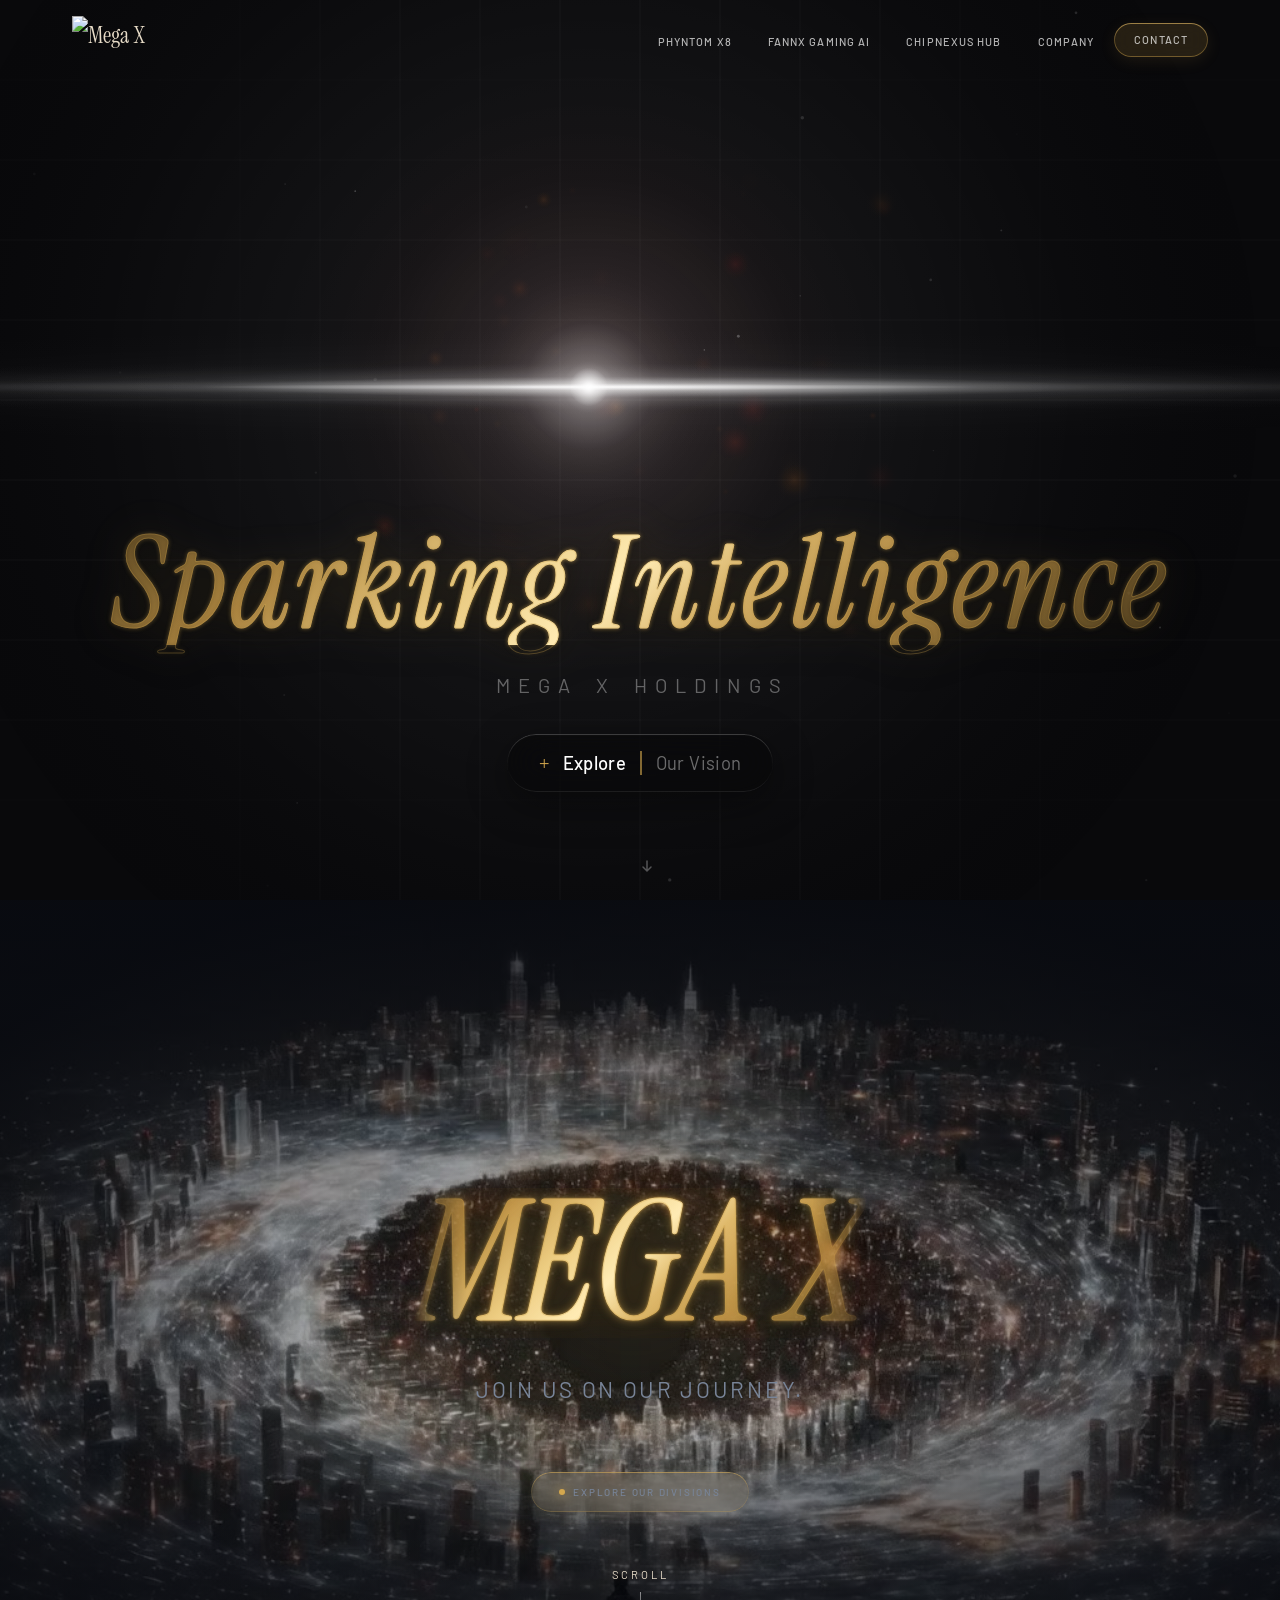
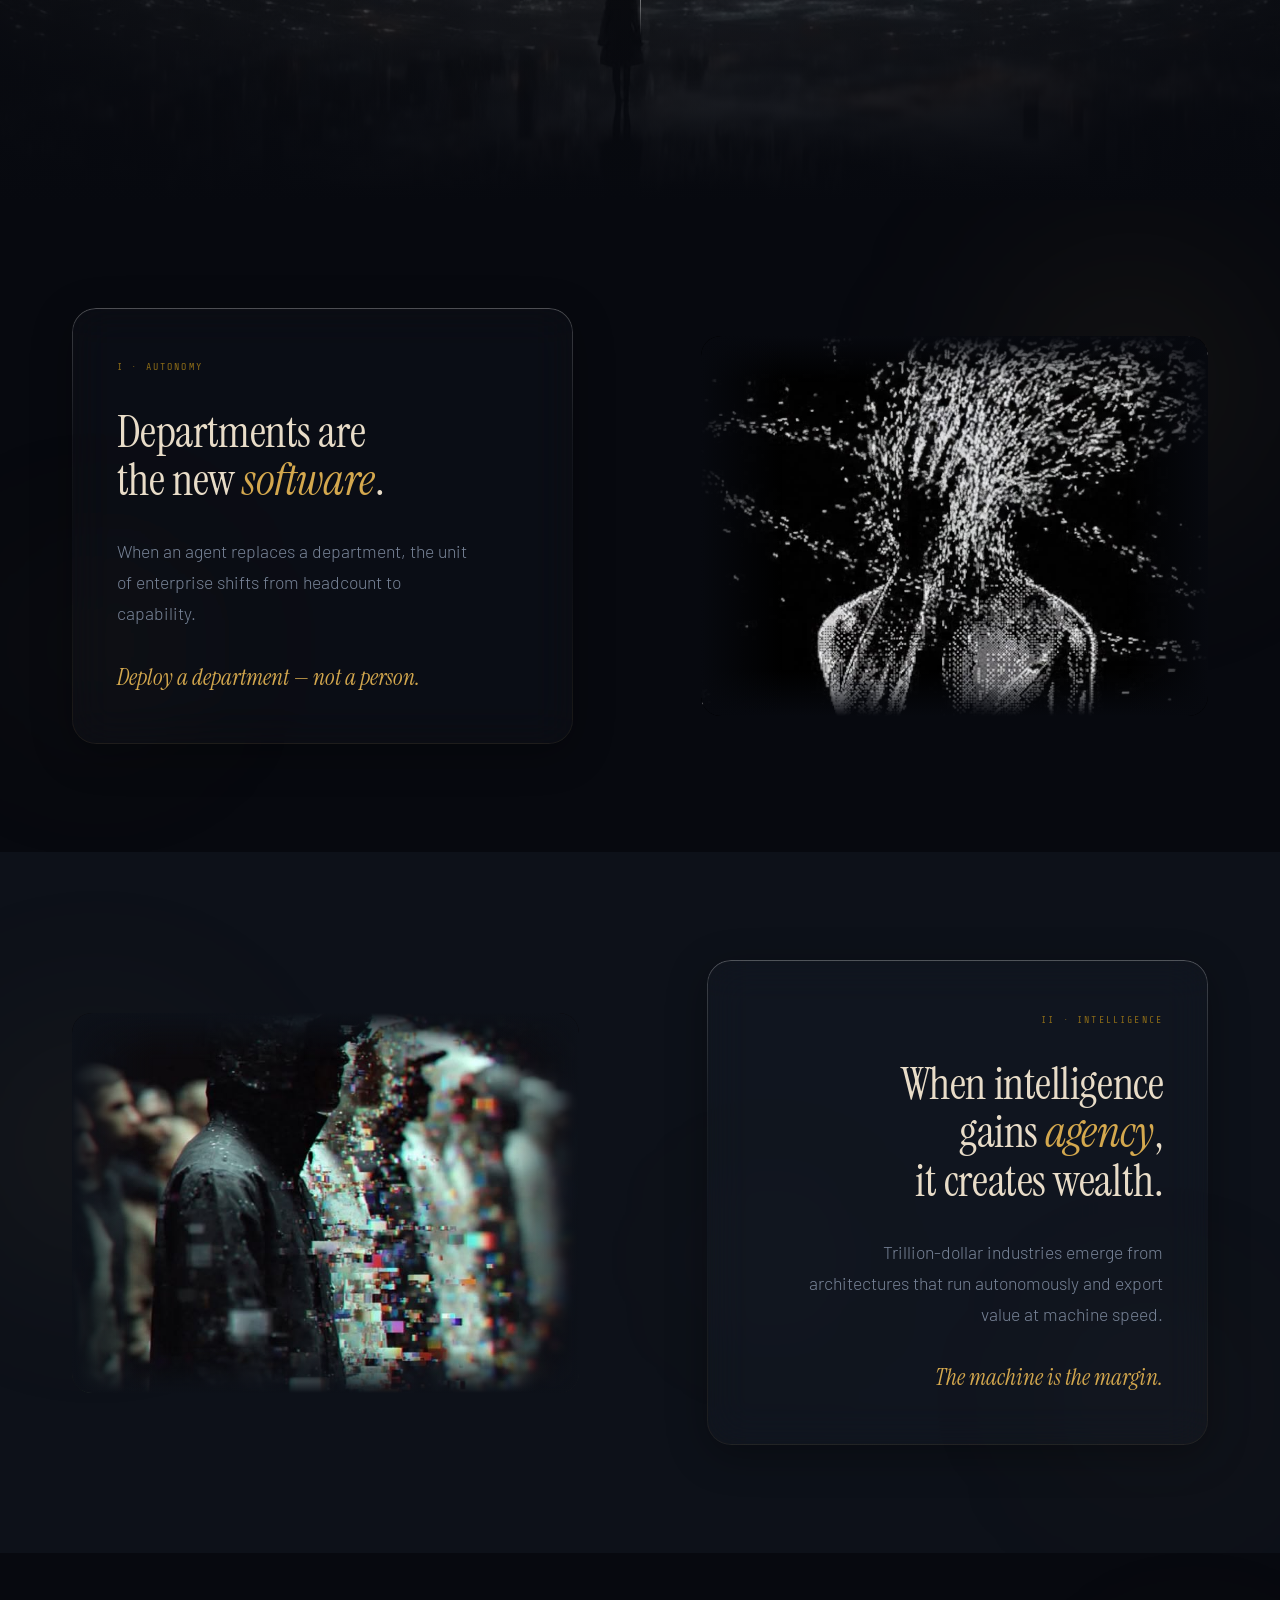
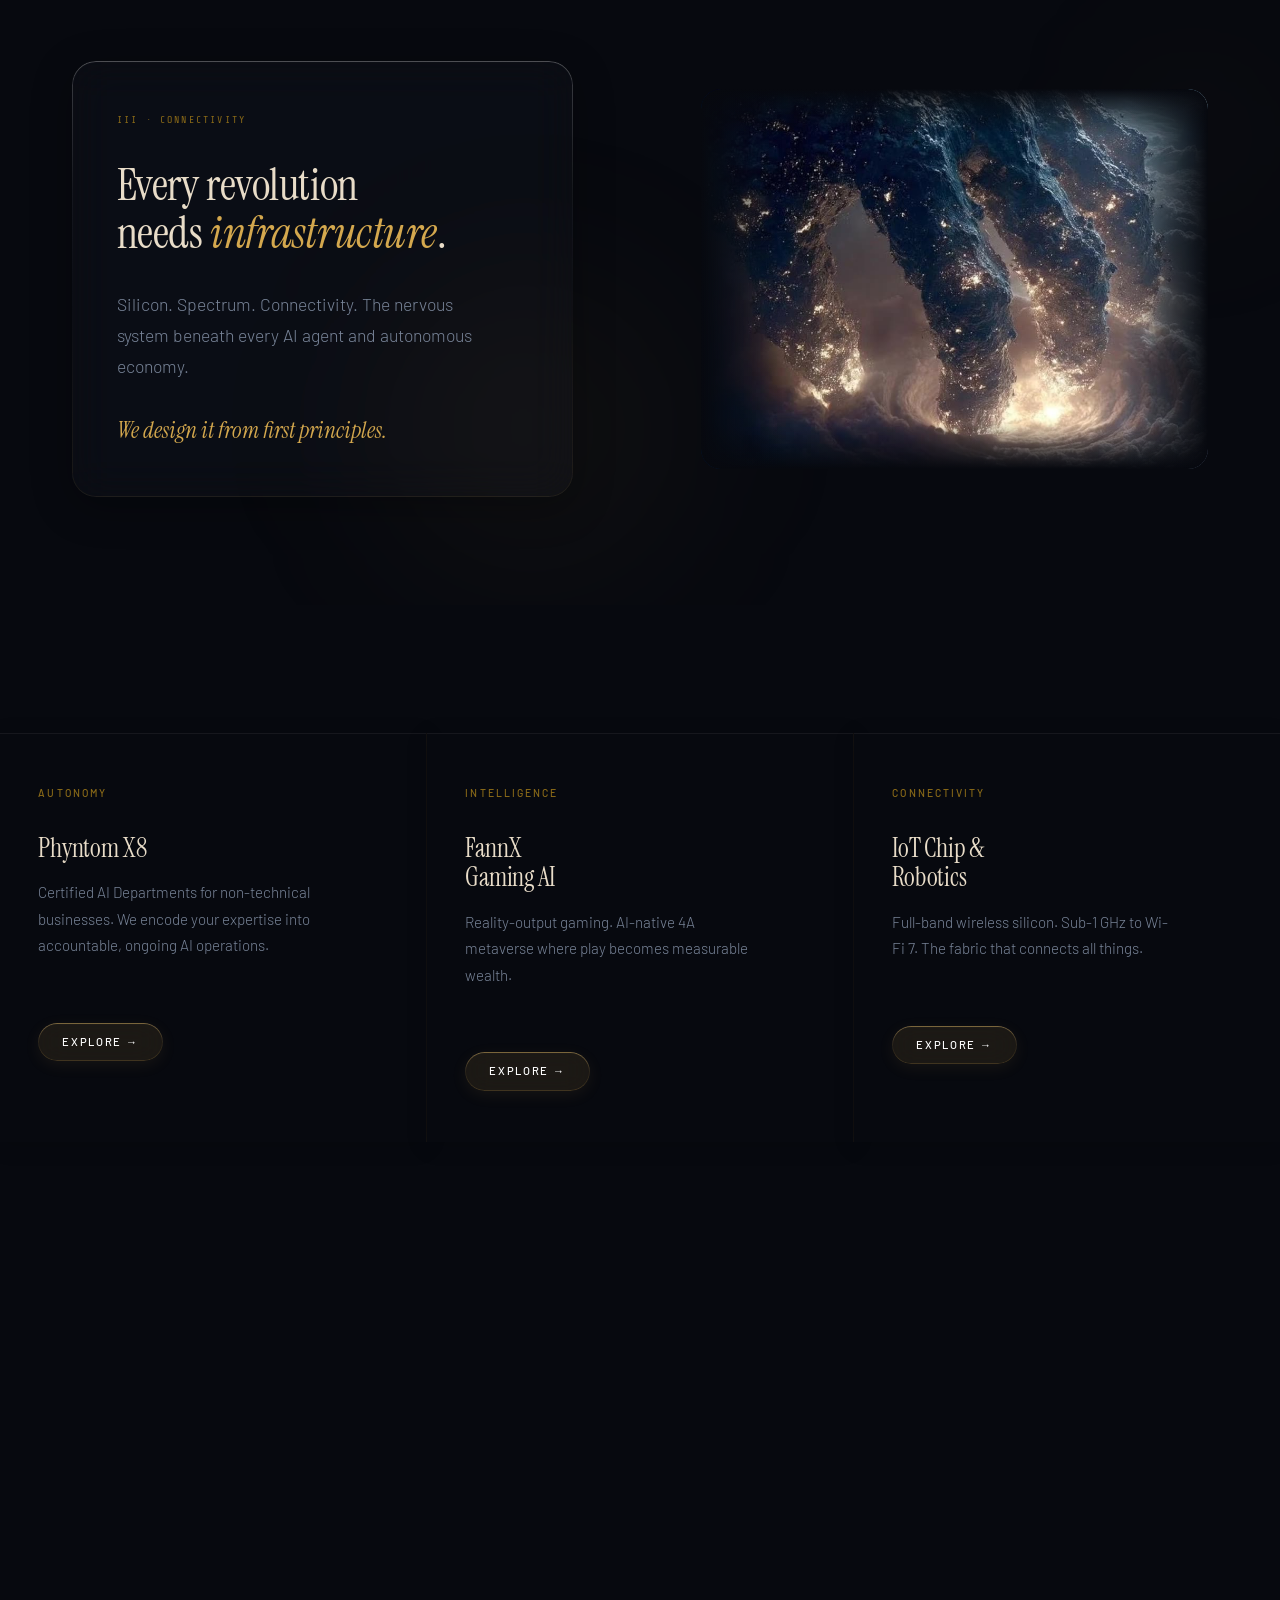
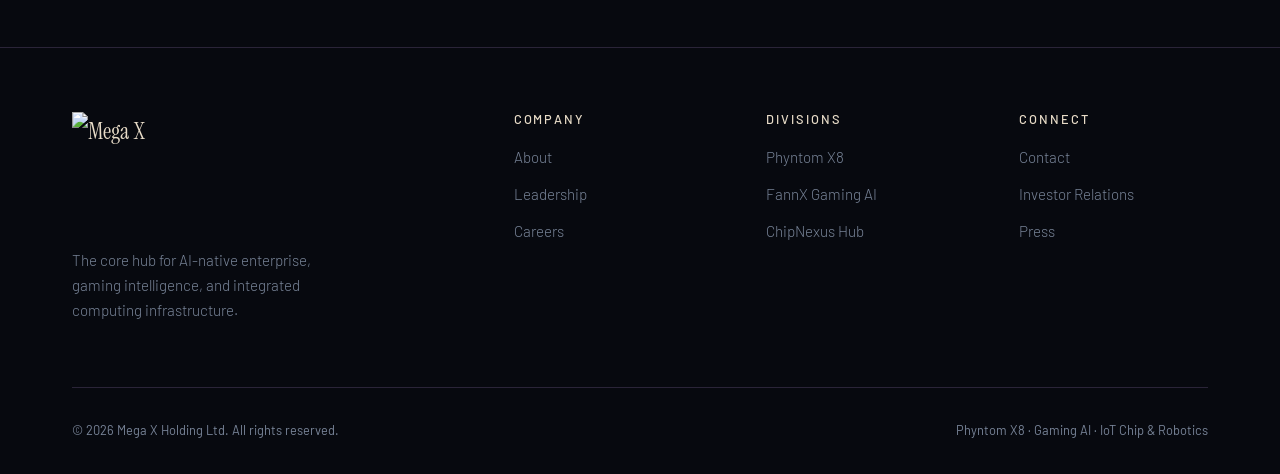
==== commit 4148d526: "hero change" ====
--- a/index.html
+++ b/index.html
@@ -1361,34 +1361,30 @@
   <button class="scroll-top" aria-label="Scroll to top"><svg width="18" height="18" viewBox="0 0 18 18" fill="none" stroke="currentColor" stroke-width="2" stroke-linecap="round" stroke-linejoin="round"><path d="M9 15V3"/><path d="M3 8l6-6 6 6"/></svg></button>
   <script src="js/main.js"></script>
 
-  <!-- ═══ Interactive Grid Canvas — physics-based pulse ═══ -->
+  <!-- ═══ Interactive Grid Canvas — cursor ripple ═══ -->
   <!--
-    ┌──────────────────────────────────────────────────────────┐
-    │  PHYSICS MODEL: Underdamped Harmonic Oscillator          │
-    │                                                          │
-    │  Equation of motion:                                     │
-    │    m·ẍ + c·ẋ + k·x = Σ δ(t − n·T)                      │
-    │                                                          │
-    │  Impulse response (each heartbeat):                      │
-    │    x(τ) = (1/mωd)·e^(−ζω₀τ)·sin(ωd·τ)                  │
-    │                                                          │
-    │  where:                                                  │
-    │    τ   = time since last impulse                         │
-    │    ω₀  = √(k/m)       — natural angular frequency       │
-    │    ζ   = c/(2√(km))   — damping ratio (ζ<1 underdamped) │
-    │    ωd  = ω₀·√(1−ζ²)  — damped angular frequency         │
-    │                                                          │
-    │  Physical behavior:                                      │
-    │    • Impulse → instant acceleration (F = ma)             │
-    │    • Exponential envelope → viscous energy dissipation   │
-    │    • sin(ωd·τ) → spring restoring force oscillation      │
-    │    • Negative half-cycles → subtle "dicrotic notch"      │
-    │      (like a real arterial pulse waveform)               │
-    │                                                          │
-    │  Spatial falloff: Gaussian (heat diffusion kernel)       │
-    │    G(d) = e^(−d²/2σ²)                                   │
-    │    Models how energy radiates from a point source        │
-    └──────────────────────────────────────────────────────────┘
+    PHYSICS MODEL: Projectile Kinematics + Circular Ripple
+
+    ❶ Brightness curve — Newtonian projectile (NOT spring)
+
+    Rise phase (throw upward):
+      v(t) = v₀ − g·t          (deceleration under gravity)
+      s(t) = v₀t − ½gt²        (position = brightness)
+      Normalized: b(n) = n(2−n)   n = t / t_peak
+
+    Fall phase (free fall):
+      v(t) = g·Δt              (acceleration under gravity)
+      s(t) = s_max − ½g·Δt²
+      Normalized: b(m) = 1 − m²   m = Δt / t_fall
+
+    Asymmetry: ATTACK = 0.30
+      Rise compressed to 30% → punchy, impulsive
+      Fall stretched to 70% → inertia carries the glow
+
+    ❷ Ripple: concentric wavefronts from MOUSE CENTER
+      v_wave = const (shallow water approximation)
+      Amplitude: A ∝ 1/√r  (2D energy conservation)
+      Each grid segment lit based on 2D distance to cursor
   -->
   <script>
   (function(){
@@ -1399,19 +1395,28 @@
     const CELL = 80;
     let mouseX = -999, mouseY = -999;
 
-    // ── Physics constants ──
-    const BEAT_T  = 1.15;       // period (s) — ~52 BPM, cinematic
-    const ZETA    = 0.22;       // damping ratio — underdamped, visible ring-down
-    const W0      = 16;         // natural freq (rad/s) — sharp attack
-    const WD      = W0 * Math.sqrt(1 - ZETA * ZETA); // damped freq ≈ 15.61 rad/s
-    // First peak location: τ₁ = arctan(ωd / (ζω₀)) / ωd
-    const TAU1    = Math.atan2(WD, ZETA * W0) / WD;
-    // Peak amplitude for normalization
-    const PEAK1   = Math.exp(-ZETA * W0 * TAU1) * Math.sin(WD * TAU1);
-
-    // Spatial: Gaussian sigma (px) — heat diffusion radius
-    const SIGMA   = 150;
-    const INV_2S2 = 1 / (2 * SIGMA * SIGMA);
+    /* ── Heartbeat ripple parameters ──
+     *
+     *  Real cardiac rhythm:  lub ··· dub ········ lub ··· dub ········
+     *                        S1  ~0.3s  S2   ~0.7s rest
+     *
+     *  S1 (systolic) = strong contraction → large ripple
+     *  S2 (diastolic) = valve closure → smaller, softer ripple
+     *  Then ~0.7s of diastolic rest before next cycle           */
+    const WAVE_V    = 280;    // px/s — wavefront speed
+    const CYCLE     = 1.15;   // s — full heartbeat cycle (~52 BPM)
+    const HALF_W    = 85;     // px — half wavefront thickness
+    const ATTACK    = 0.30;   // 30% rise, 70% fall
+    // Two beats per cycle: lub (strong) then dub (weak)
+    const BEATS = [
+      { offset: 0.00, strength: 1.0  },   // S1 — lub
+      { offset: 0.28, strength: 0.45 },   // S2 — dub (softer, ~0.28s later)
+    ];
+    // Waves live for ~3 full heartbeats before 1/√r decay
+    // makes them invisible — no artificial cutoff
+    const MAX_AGE   = CYCLE * 3.5;
+    const MAX_REACH = MAX_AGE * WAVE_V + HALF_W;
+    const MAX_HIST  = Math.ceil(MAX_AGE / CYCLE) + 1; // cycles to check
 
     function gResize(){
       gdpr = Math.min(window.devicePixelRatio||1, 2);
@@ -1420,140 +1425,147 @@
       gctx.setTransform(gdpr,0,0,gdpr,0,0);
     }
 
-    document.querySelector('.hero-grid').addEventListener('mousemove', function(e){
+    const hero = document.querySelector('.hero-grid');
+    hero.addEventListener('mousemove', function(e){
       const r = gc.getBoundingClientRect();
       mouseX = e.clientX - r.left;
       mouseY = e.clientY - r.top;
     });
-    document.querySelector('.hero-grid').addEventListener('mouseleave', function(){
+    hero.addEventListener('mouseleave', function(){
       mouseX = -999; mouseY = -999;
     });
 
-    // ── Pulse function: damped harmonic oscillator impulse response ──
-    // Returns 0→1 with physics-based acceleration (sharp attack)
-    // and deceleration (exponential ring-down with oscillation)
-    function pulse(t){
-      const tau = t % BEAT_T;
-      // Impulse response: e^(−ζω₀τ) · sin(ωd·τ)
-      const envelope = Math.exp(-ZETA * W0 * tau);
-      const oscillation = Math.sin(WD * tau);
-      const raw = envelope * oscillation;
-      // Normalize by first peak so max ≈ 1.0
-      const norm = raw / PEAK1;
-      // Negative half-cycles become subtle dip (dicrotic notch effect)
-      // Floor at 0.08 so grid never fully vanishes
-      return 0.08 + Math.max(0, norm) * 0.92;
-    }
-
-    // ── Expanding ring wavefront on each beat ──
-    // v = √(k/m) · r₀ — wave propagation speed from spring constant
-    const RING_SPEED = 400;   // px/s — wavefront velocity
-    const RING_WIDTH = 60;    // px — wavefront thickness
-    const RING_LIFE  = 0.8;   // s — ring visible duration
-
-    function ringAlpha(dist, t){
-      const tau = t % BEAT_T;
-      if(tau > RING_LIFE) return 0;
-      const ringR = tau * RING_SPEED;
-      // Gaussian wavefront profile: e^(−(d−R)²/2w²)
-      const delta = dist - ringR;
-      const profile = Math.exp(-(delta * delta) / (2 * RING_WIDTH * RING_WIDTH));
-      // Fade out over lifetime (energy conservation → amplitude ∝ 1/√r)
-      const decay = 1 / Math.sqrt(1 + ringR * 0.01);
-      // Time fade
-      const tFade = 1 - tau / RING_LIFE;
-      return profile * decay * tFade * 0.15;
+    /*  Projectile brightness: b(n) = n(2−n) rise, b(m) = 1−m² fall
+     *  Derived from s = v₀t − ½gt²  (Newton's 2nd law, F = ma)
+     *
+     *  Rise:  v₀ = 2/A,  g = 2/A²   → peak at t=A with b=1
+     *    db/dn = 2(1−n): starts at 2 (fast), → 0 at peak (deceleration)
+     *    d²b/dn² = −2: constant negative accel (gravity opposes throw)
+     *
+     *  Fall:  released from rest, free-fall under g = 2/(1−A)²
+     *    db/dm = −2m: starts at 0 (inertia), accelerates toward dark
+     *    d²b/dm² = −2: constant accel (gravity pulls brightness down) */
+    function kBright(phase){
+      if(phase <= 0 || phase >= 1) return 0;
+      if(phase < ATTACK){
+        const n = phase / ATTACK;
+        return n * (2 - n);          // s = v₀t − ½gt²
+      }
+      const m = (phase - ATTACK) / (1 - ATTACK);
+      return 1 - m * m;              // free-fall: s_max − ½gΔt²
+    }
+
+    /* Gold intensity at distance d from cursor.
+     * Finds the MOST RECENT firings of each beat, then checks
+     * backwards MAX_HIST cycles. Old waves expand and fade
+     * naturally via 1/√r — never artificially cancelled. */
+    function goldAt(dist, t){
+      let b = 0;
+      const r0 = 40;
+      for(const beat of BEATS){
+        const elapsed = t - beat.offset;
+        if(elapsed < 0) continue;
+        // Most recent cycle this beat fired in
+        const latest = Math.floor(elapsed / CYCLE);
+        // Check from latest backwards (oldest first would miss recent ones)
+        const oldest = Math.max(0, latest - MAX_HIST + 1);
+        for(let c = latest; c >= oldest; c--){
+          const age = elapsed - c * CYCLE;
+          const radius = age * WAVE_V;
+          if(radius > MAX_REACH) break; // older = even farther, stop
+          const delta = dist - radius;
+          if(delta < -HALF_W || delta > HALF_W) continue;
+          const phase = (HALF_W - delta) / (2 * HALF_W);
+          const decay = Math.sqrt(r0 / Math.max(r0, radius));
+          b += kBright(phase) * decay * beat.strength;
+        }
+      }
+      return Math.min(1, b);
     }
 
     function gDraw(ts){
       const t = ts * 0.001;
-      gctx.clearRect(0,0,gw,gh);
-
-      const mcx = gw*0.5, mcy = gh*0.5;
-      const maxMaskR = Math.max(gw,gh)*0.55;
-      const cols = Math.ceil(gw/CELL)+1;
-      const rows = Math.ceil(gh/CELL)+1;
-
-      // Current pulse intensity (physics-driven heartbeat)
-      const P = pulse(t);
-
-      // ── Vertical lines ──
-      for(let i=0; i<cols; i++){
+      gctx.clearRect(0, 0, gw, gh);
+
+      const mcx = gw * 0.5, mcy = gh * 0.5;
+      const maxR = Math.max(gw, gh) * 0.55;
+      const hasMouse = mouseX > -900;
+      const cols = Math.ceil(gw / CELL) + 1;
+      const rows = Math.ceil(gh / CELL) + 1;
+
+      /* ── Base white grid ── */
+      for(let i = 0; i < cols; i++){
         const x = i * CELL;
-        const dx = (x - mcx)/maxMaskR;
-        const edgeFade = Math.max(0, 1 - dx*dx*1.8);
-
-        // Spatial: Gaussian falloff from mouse (heat diffusion kernel)
-        const dMouse = Math.abs(x - mouseX);
-        const spatial = Math.exp(-dMouse * dMouse * INV_2S2);
-
-        // Ring wavefront contribution
-        const dCenter = Math.sqrt((x-mouseX)*(x-mouseX) + 0); // per-line approx
-        const ring = (mouseX > -900) ? ringAlpha(dMouse, t) : 0;
-
-        // Combined: spatial proximity × pulse rhythm + ring
-        const goldAlpha = (spatial * P * 0.45 + ring) * edgeFade;
-        const baseAlpha = 0.04 * edgeFade;
-
-        // Base white grid line
-        gctx.beginPath();
-        gctx.moveTo(x, 0); gctx.lineTo(x, gh);
-        gctx.strokeStyle = `rgba(255,255,255,${baseAlpha})`;
-        gctx.lineWidth = 1;
-        gctx.stroke();
-
-        // Gold highlight (only when significant)
-        if(goldAlpha > 0.004){
-          gctx.beginPath();
-          gctx.moveTo(x, 0); gctx.lineTo(x, gh);
-          gctx.strokeStyle = `rgba(212,168,78,${goldAlpha})`;
-          gctx.lineWidth = 1.5 + spatial * P * 0.8; // thicker near cursor on beat
+        const ef = Math.max(0, 1 - ((x - mcx) / maxR) ** 2 * 1.8);
+        if(ef < 0.005) continue;
+        gctx.beginPath(); gctx.moveTo(x, 0); gctx.lineTo(x, gh);
+        gctx.strokeStyle = `rgba(255,255,255,${0.04 * ef})`;
+        gctx.lineWidth = 1; gctx.stroke();
+      }
+      for(let j = 0; j < rows; j++){
+        const y = j * CELL;
+        const ef = Math.max(0, 1 - ((y - mcy) / maxR) ** 2 * 2.2);
+        if(ef < 0.005) continue;
+        gctx.beginPath(); gctx.moveTo(0, y); gctx.lineTo(gw, y);
+        gctx.strokeStyle = `rgba(255,255,255,${0.04 * ef})`;
+        gctx.lineWidth = 1; gctx.stroke();
+      }
+
+      if(!hasMouse){ requestAnimationFrame(gDraw); return; }
+
+      /* ── Gold ripple: vertical segments ── */
+      for(let i = 0; i < cols; i++){
+        const x = i * CELL;
+        const efx = Math.max(0, 1 - ((x - mcx) / maxR) ** 2 * 1.8);
+        if(efx < 0.01) continue;
+        for(let j = 0; j < rows; j++){
+          const y0 = j * CELL;
+          const y1 = Math.min(y0 + CELL, gh);
+          const midY = (y0 + y1) * 0.5;
+          const dist = Math.sqrt((x - mouseX) ** 2 + (midY - mouseY) ** 2);
+          if(dist > MAX_REACH) continue;
+          const efy = Math.max(0, 1 - ((midY - mcy) / maxR) ** 2 * 2.2);
+          const b = goldAt(dist, t) * Math.min(efx, efy);
+          if(b < 0.005) continue;
+          gctx.beginPath(); gctx.moveTo(x, y0); gctx.lineTo(x, y1);
+          gctx.strokeStyle = `rgba(212,168,78,${b * 0.45})`;
+          gctx.lineWidth = 1 + b * 1.2;
           gctx.stroke();
         }
       }
 
-      // ── Horizontal lines ──
-      for(let j=0; j<rows; j++){
+      /* ── Gold ripple: horizontal segments ── */
+      for(let j = 0; j < rows; j++){
         const y = j * CELL;
-        const dy = (y - mcy)/maxMaskR;
-        const edgeFade = Math.max(0, 1 - dy*dy*2.2);
-
-        const dMouse = Math.abs(y - mouseY);
-        const spatial = Math.exp(-dMouse * dMouse * INV_2S2);
-        const ring = (mouseY > -900) ? ringAlpha(dMouse, t) : 0;
-
-        const goldAlpha = (spatial * P * 0.45 + ring) * edgeFade;
-        const baseAlpha = 0.04 * edgeFade;
-
-        gctx.beginPath();
-        gctx.moveTo(0, y); gctx.lineTo(gw, y);
-        gctx.strokeStyle = `rgba(255,255,255,${baseAlpha})`;
-        gctx.lineWidth = 1;
-        gctx.stroke();
-
-        if(goldAlpha > 0.004){
-          gctx.beginPath();
-          gctx.moveTo(0, y); gctx.lineTo(gw, y);
-          gctx.strokeStyle = `rgba(212,168,78,${goldAlpha})`;
-          gctx.lineWidth = 1.5 + spatial * P * 0.8;
+        const efy = Math.max(0, 1 - ((y - mcy) / maxR) ** 2 * 2.2);
+        if(efy < 0.01) continue;
+        for(let i = 0; i < cols; i++){
+          const x0 = i * CELL;
+          const x1 = Math.min(x0 + CELL, gw);
+          const midX = (x0 + x1) * 0.5;
+          const dist = Math.sqrt((midX - mouseX) ** 2 + (y - mouseY) ** 2);
+          if(dist > MAX_REACH) continue;
+          const efx = Math.max(0, 1 - ((midX - mcx) / maxR) ** 2 * 1.8);
+          const b = goldAt(dist, t) * Math.min(efx, efy);
+          if(b < 0.005) continue;
+          gctx.beginPath(); gctx.moveTo(x0, y); gctx.lineTo(x1, y);
+          gctx.strokeStyle = `rgba(212,168,78,${b * 0.45})`;
+          gctx.lineWidth = 1 + b * 1.2;
           gctx.stroke();
         }
       }
 
-      // ── Gold glow halo at cursor — pulsing with heartbeat ──
-      if(mouseX > -900){
-        const glowR = 120 + P * 60; // radius breathes with pulse
-        const glowA = 0.03 + P * 0.06; // intensity peaks on beat
-        const glow = gctx.createRadialGradient(mouseX,mouseY,0,mouseX,mouseY,glowR);
-        glow.addColorStop(0,`rgba(212,168,78,${glowA})`);
-        glow.addColorStop(0.4,`rgba(212,168,78,${glowA*0.35})`);
-        glow.addColorStop(1,'rgba(0,0,0,0)');
-        gctx.fillStyle = glow;
-        gctx.fillRect(mouseX-glowR,mouseY-glowR,glowR*2,glowR*2);
-      }
+      /* ── Soft gold halo at cursor ── */
+      const glR = 55;
+      const gl = gctx.createRadialGradient(mouseX,mouseY,0,mouseX,mouseY,glR);
+      gl.addColorStop(0,'rgba(212,168,78,0.04)');
+      gl.addColorStop(1,'rgba(0,0,0,0)');
+      gctx.fillStyle = gl;
+      gctx.fillRect(mouseX-glR,mouseY-glR,glR*2,glR*2);
 
       requestAnimationFrame(gDraw);
     }
+
     gResize();
     requestAnimationFrame(gDraw);
     window.addEventListener('resize', gResize);
